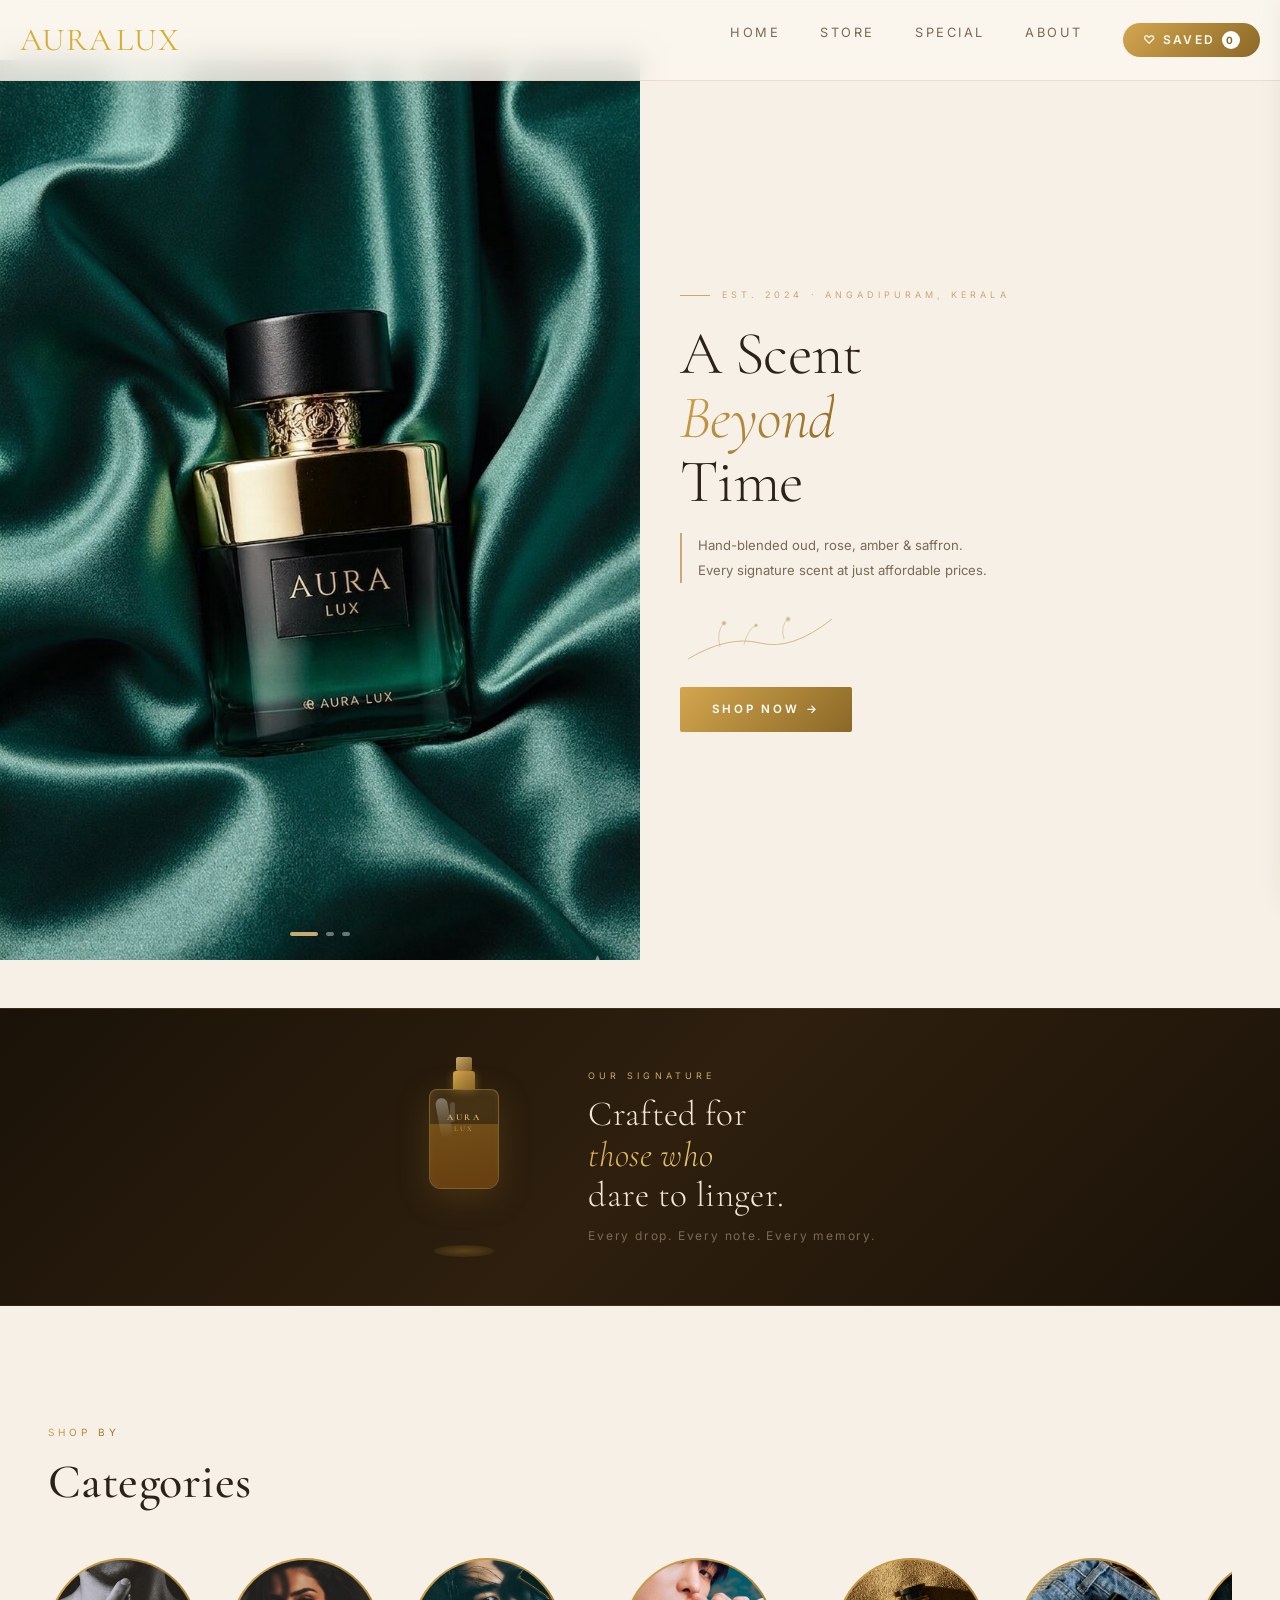
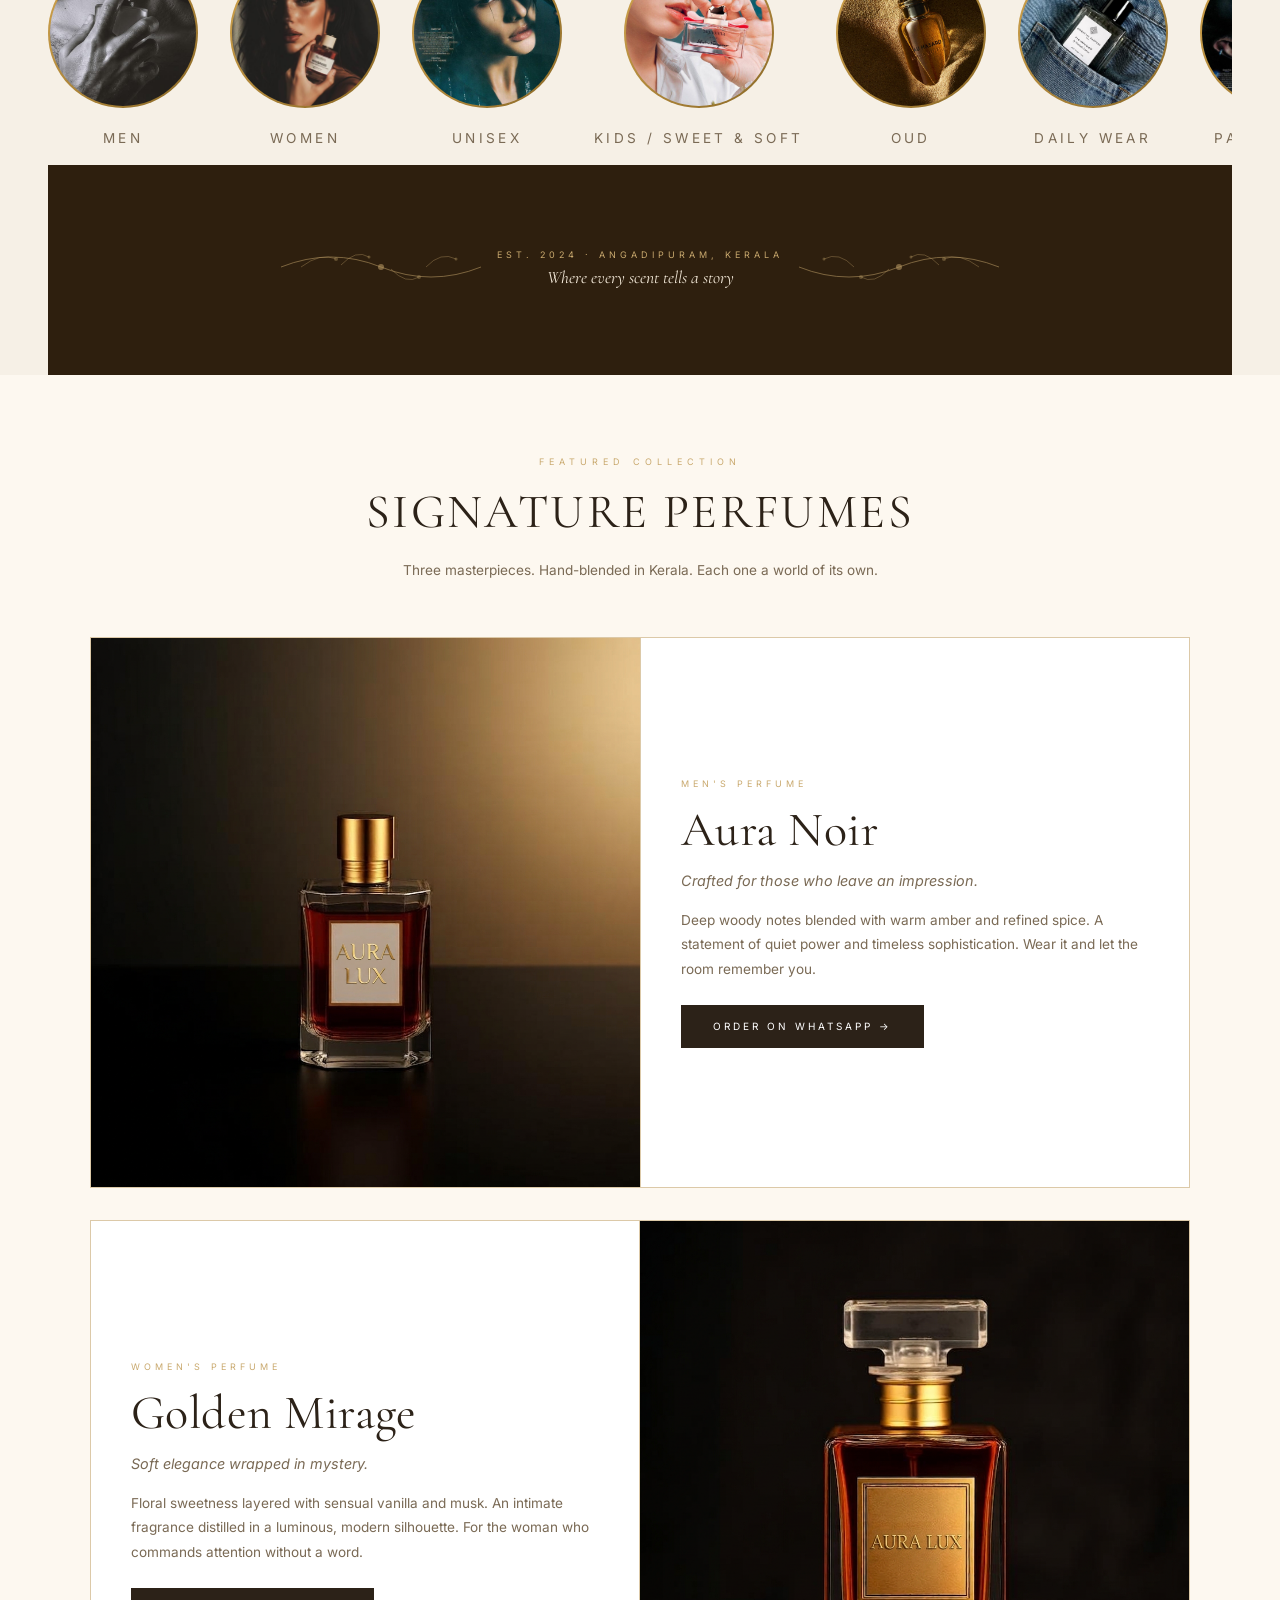
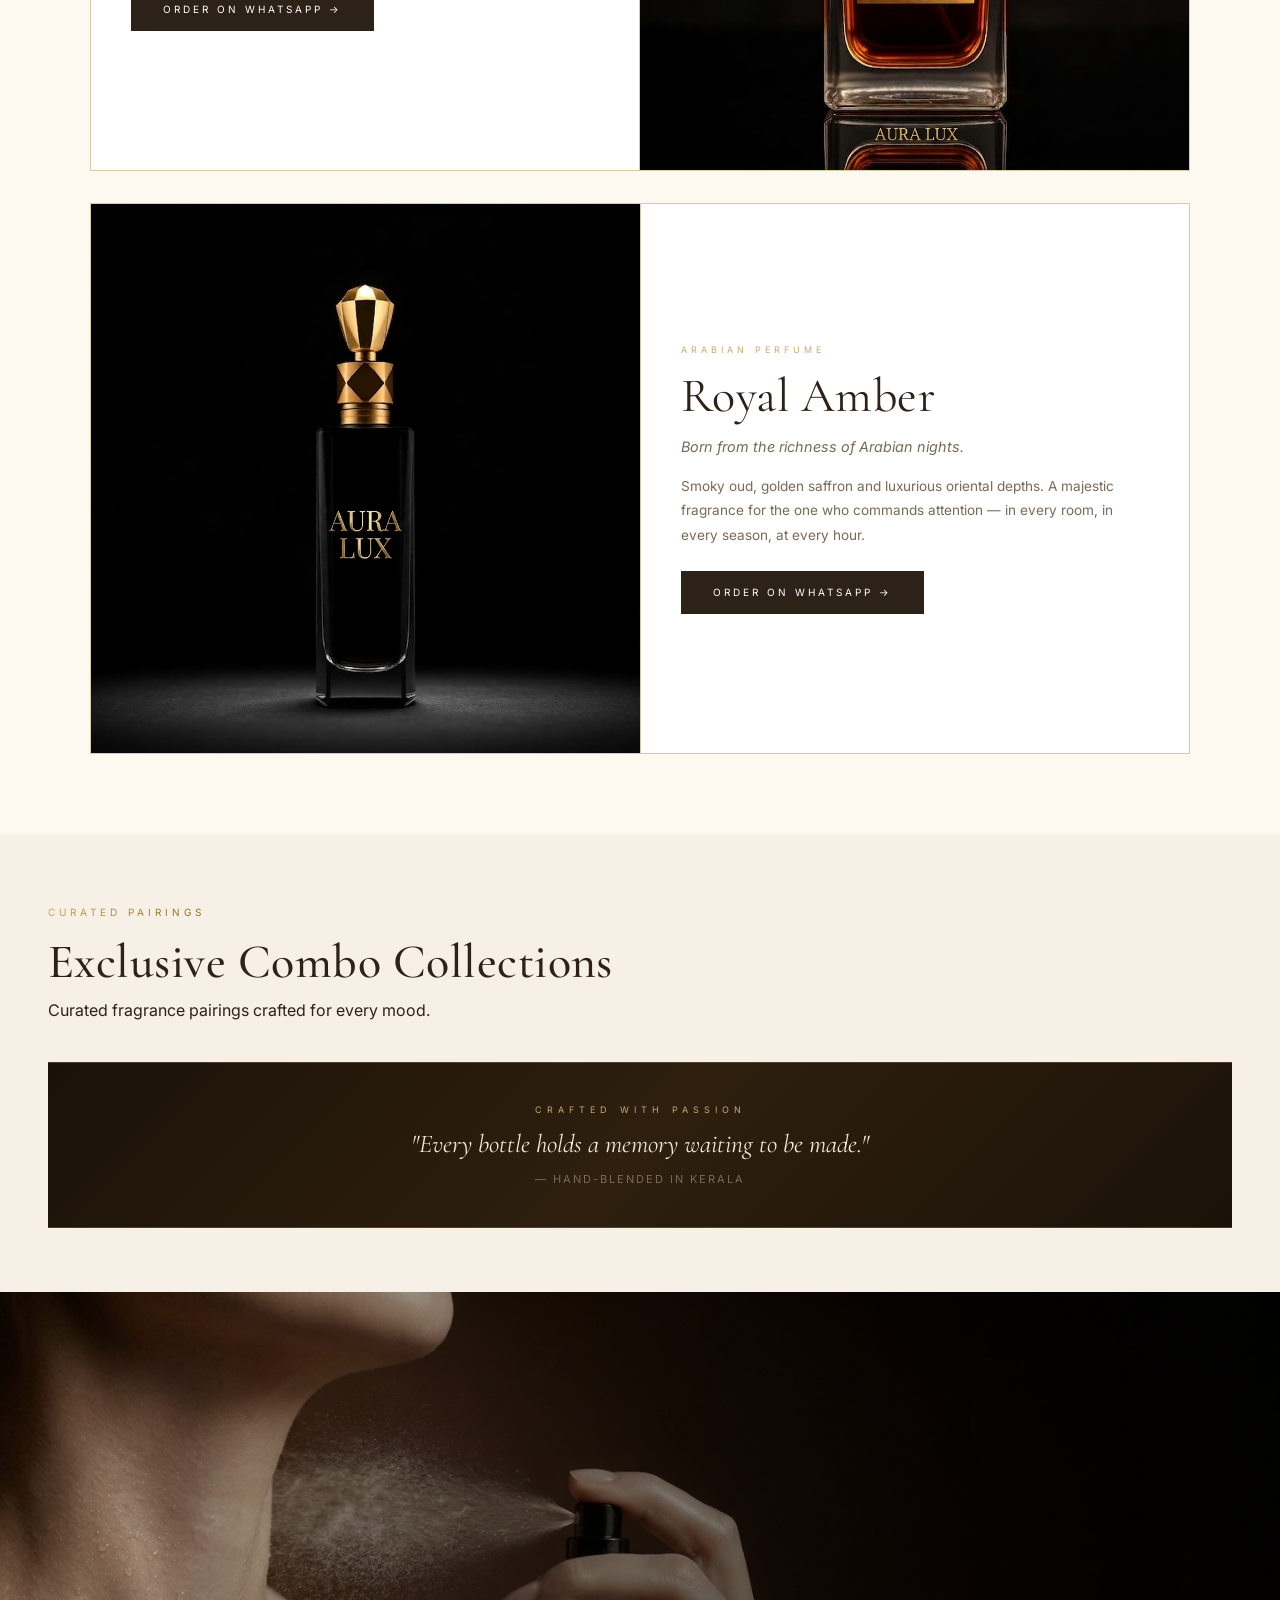
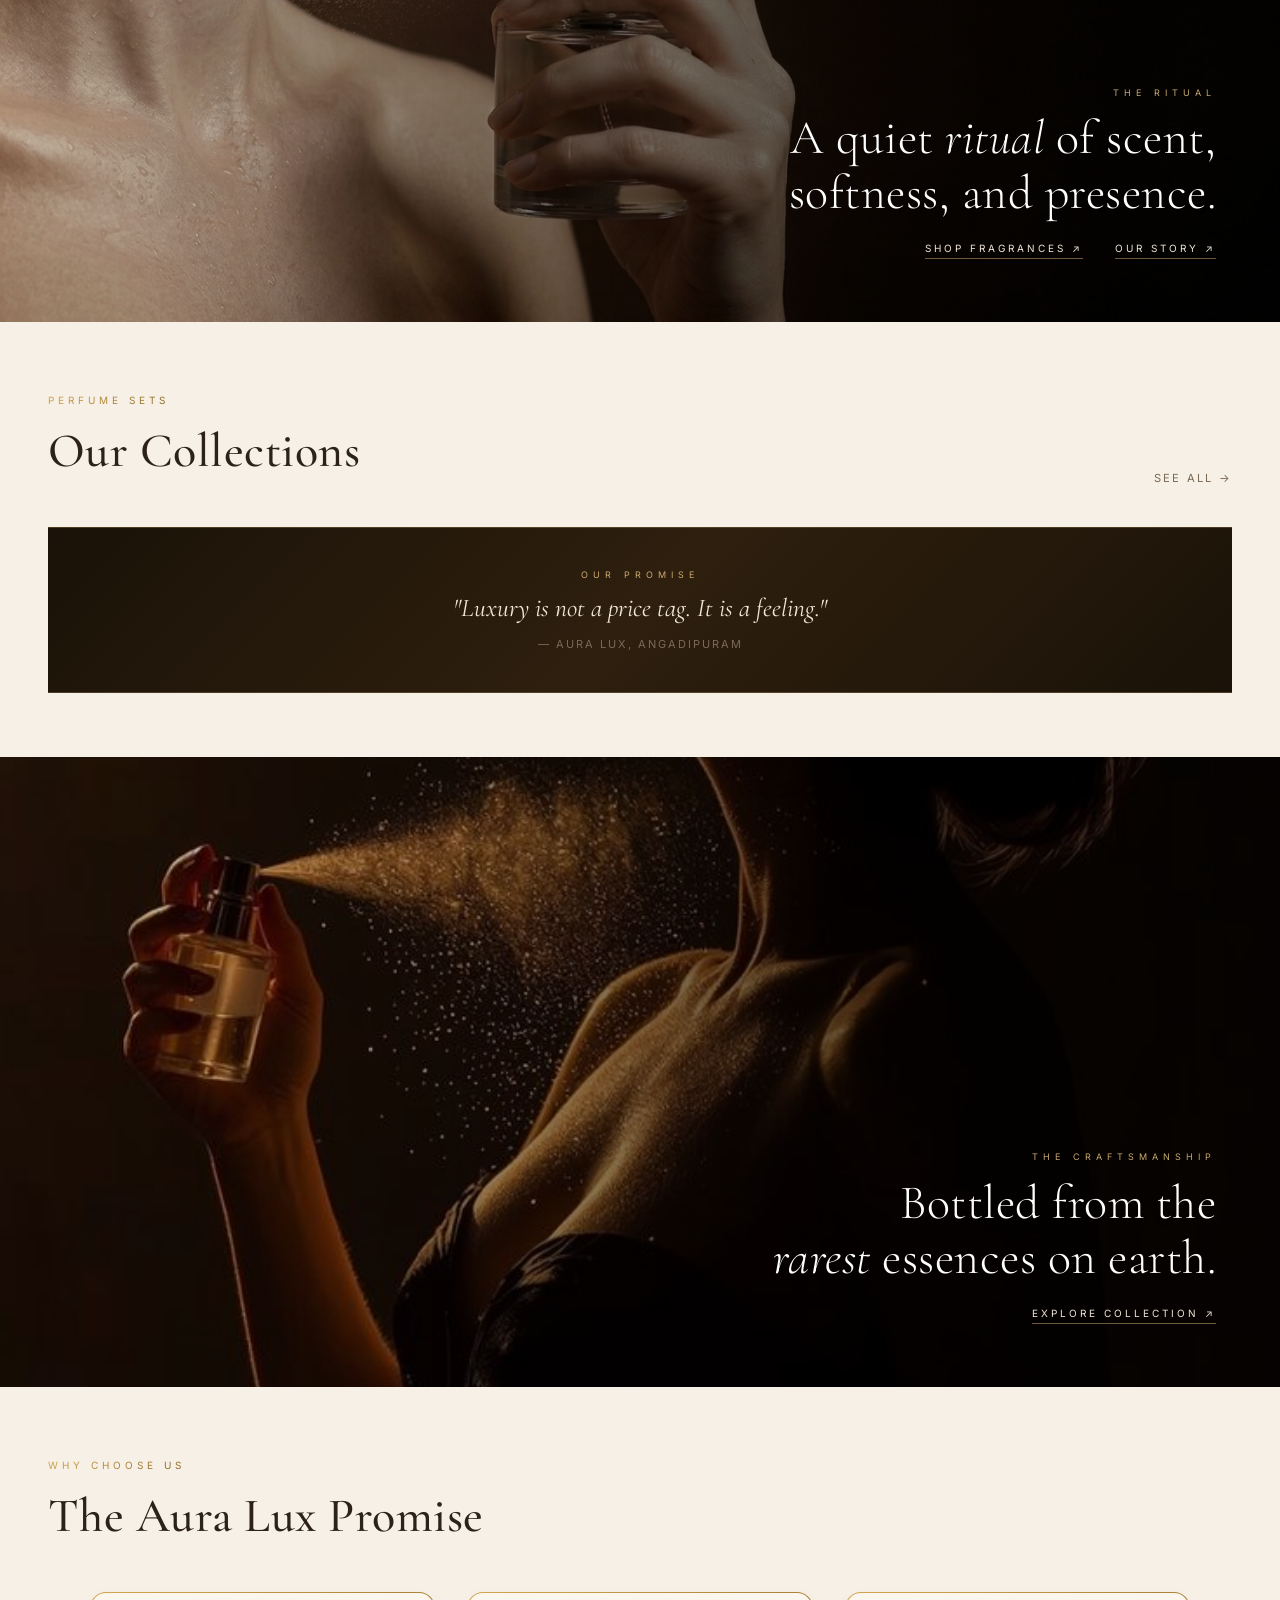
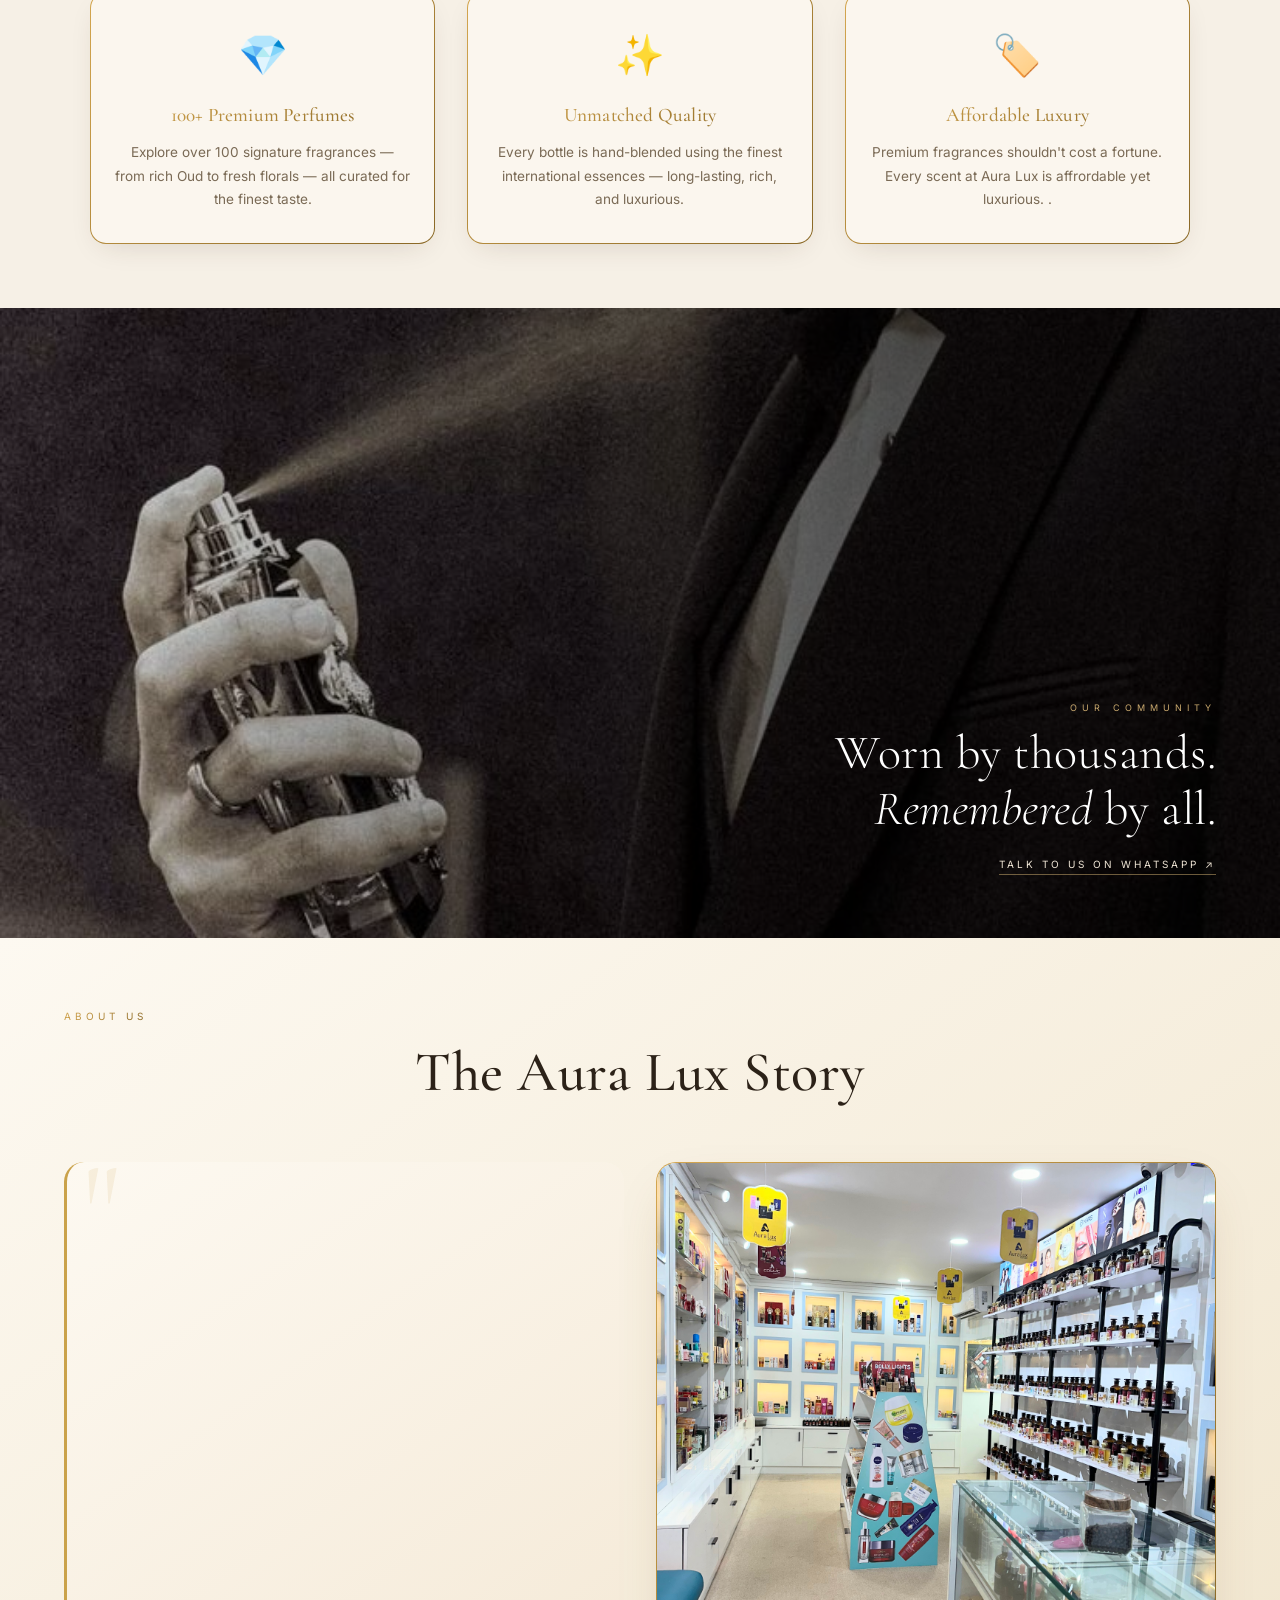
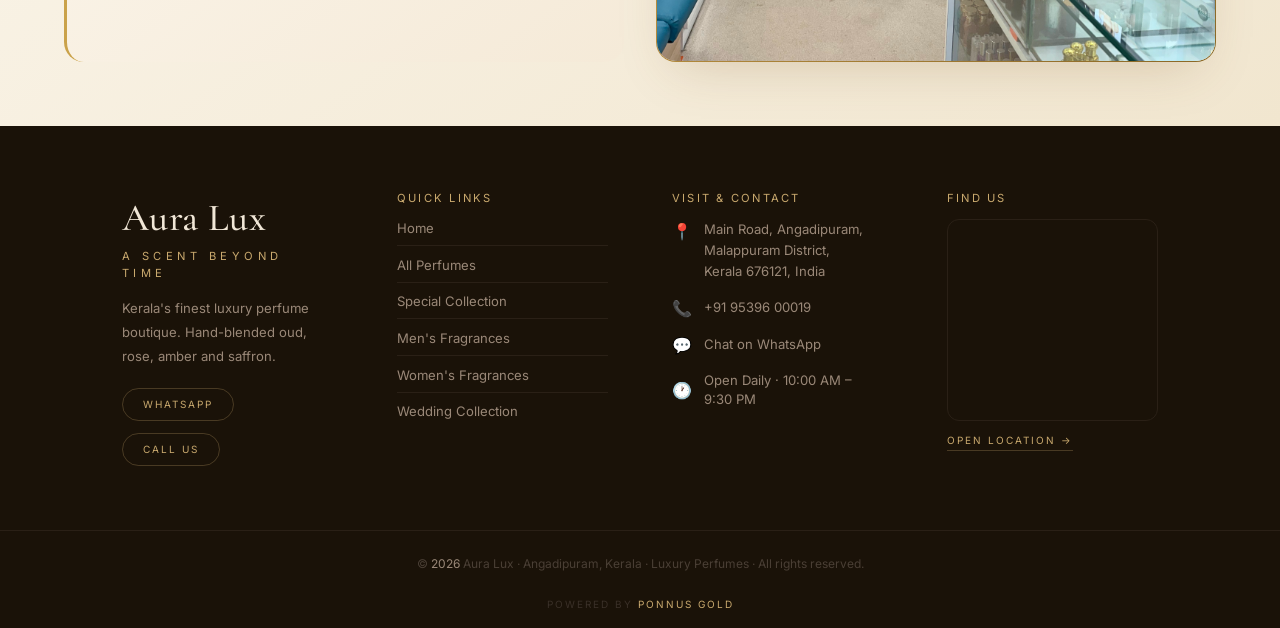
==== index.html @ d2f55317 "Initial commit" ====
﻿<!doctype html>
<html lang="en">
<head>
<meta charset="utf-8">
<meta name="viewport" content="width=device-width,initial-scale=1">
<title>Aura Lux — A Scent Beyond Time | Luxury Perfumes </title>
<meta name="description" content="Aura Lux — premium luxury perfumes in Angadipuram, Kerala. Hand-blended oud, rose, amber and saffron.">
<link rel="canonical" href="./">
<link rel="stylesheet" href="styles.css">
<link rel="icon" href="assets/ourcollection.png" type="image/png">
</head>
<body>
<button id="scrollTopBtn">↑</button>
<div id="splash" class="splash">
  <div class="inner">
    <p class="eyebrow">Luxury Perfumes</p>
    <h1>Aura Lux</h1>
    <hr>
    <p class="tag">A Scent Beyond Time</p>
  </div>
</div>

<header class="nav glass">
  <div class="nav-inner">
    <a class="brand-container" href="./">
      <span class="brand-aura">AURA</span>
      <span class="brand-lux">LUX</span>
    </a>

    <div style="display:flex;align-items:center;gap:.75rem;">
      <button id="wlFab" style="display:flex;align-items:center;gap:.35rem;background:var(--gradient-gold);border:none;border-radius:9999px;padding:.4rem .85rem;font-size:.65rem;letter-spacing:.15em;text-transform:uppercase;color:#fffaf0;cursor:pointer;font-family:'Inter',sans-serif;">
        ♡ <span id="wlCount">0</span>
      </button>
      <button class="menu-toggle" aria-label="Toggle Menu">
        <span></span>
        <span></span>
        <span></span>
      </button>
    </div>

    <nav class="nav-links">
      <a href="./">Home</a>
      <a href="store.html">Store</a>
      <a href="special.html">Special</a>
      <a href="#about">About</a>
      <button id="wlFabDesktop" onclick="document.getElementById('wlFab').click()" style="display:flex;align-items:center;gap:.4rem;background:linear-gradient(135deg,#d4a64f,#8a6826);border:none;border-radius:9999px;padding:.5rem 1.25rem;font-size:.75rem;letter-spacing:.2em;text-transform:uppercase;color:#fffaf0;cursor:pointer;font-family:'Inter',sans-serif;font-weight:600;">
        ♡ Saved <span id="wlCountDesktop" style="background:#fff;color:#8a6826;border-radius:9999px;width:18px;height:18px;font-size:10px;font-weight:700;display:flex;align-items:center;justify-content:center;">0</span>
      </button>
    </nav>
  </div>
</header>

<main>
<section class="hero-split">
  <!-- LEFT: sliding images -->
  <div class="hero-split-img">
    <div class="hero-slider">
      <div class="hero-slide active" style="background-image:url('assets/hero-3.jpg')"></div>
      <div class="hero-slide" style="background-image:url('assets/hero2.jpg')"></div>
      <div class="hero-slide" style="background-image:url('assets/hero22.jpg')"></div>
    </div>
    <div class="hero-dots">
      <button class="hero-dot active"></button>
      <button class="hero-dot"></button>
      <button class="hero-dot"></button>
    </div>
  </div>
  <!-- RIGHT: text + animation -->
  <div class="hero-split-text">
    <p class="hero-eyebrow">Est. 2024 · Angadipuram, Kerala</p>
    <h1 class="hero-split-title">A Scent<br><em>Beyond</em><br>Time</h1>
    <p class="hero-split-sub">Hand-blended oud, rose, amber & saffron.<br>Every signature scent at just affordable prices.</p>
    <!-- Animated botanical branch -->
    <svg class="hero-branch" viewBox="0 0 200 80" fill="none" xmlns="http://www.w3.org/2000/svg">
      <path class="branch-main" d="M10 70 Q60 40 100 50 Q140 60 190 20" stroke="#c9a96e" stroke-width="1.2" fill="none"/>
      <path class="branch-l1" d="M50 55 Q45 35 55 25" stroke="#c9a96e" stroke-width="0.8" fill="none"/>
      <path class="branch-l2" d="M80 52 Q85 32 95 28" stroke="#c9a96e" stroke-width="0.8" fill="none"/>
      <path class="branch-l3" d="M130 45 Q125 28 135 20" stroke="#c9a96e" stroke-width="0.8" fill="none"/>
      <circle class="branch-dot" cx="55" cy="25" r="2.5" fill="#c9a96e"/>
      <circle class="branch-dot" cx="95" cy="28" r="2" fill="#c9a96e"/>
      <circle class="branch-dot" cx="135" cy="20" r="2.5" fill="#c9a96e"/>
    </svg>
    <a href="store.html" style="display:inline-flex;align-items:center;gap:.6rem;padding:.85rem 2rem;background:linear-gradient(135deg,#d4a64f,#8a6826);color:#fff;font-size:.72rem;letter-spacing:.25em;text-transform:uppercase;font-weight:600;border-radius:2px;text-decoration:none;transition:transform .3s;">Shop Now &rarr;</a>
  </div>
</section>

 <div style="height:3rem;background:var(--bg);"></div>
 <div class="bottle-animation-strip">
  <div class="bottle-scene">
    <div class="bottle-3d">
      <div class="bottle-body">
        <div class="bottle-neck"></div>
        <div class="bottle-cap"></div>
        <div class="bottle-glass">
          <div class="bottle-liquid"></div>
          <div class="bottle-shine"></div>
          <div class="bottle-shine-2"></div>
        </div>
        <div class="bottle-label">
          <span class="bottle-brand">AURA</span>
          <span class="bottle-sub">LUX</span>
        </div>
      </div>
    </div>
    <div class="bottle-shadow"></div>
    <div class="particle p1"></div>
    <div class="particle p2"></div>
    <div class="particle p3"></div>
    <div class="particle p4"></div>
    <div class="particle p5"></div>
  </div>
  <div class="bottle-text-side">
    <p class="bottle-strip-tag">Our Signature</p>
    <h2 class="bottle-strip-title">Crafted for<br><em>those who</em><br>dare to linger.</h2>
    <p class="bottle-strip-sub">Every drop. Every note. Every memory.</p>
  </div>
</div>

  <div style="height:3rem;background:var(--bg);"></div>
  <section class="section" style="padding-bottom:0">
    <div class="section-head">
      <div>
        <p class="eyebrow">Shop By</p>
        <h3>Categories</h3>
      </div>
    </div>

    <div class="cats">
      <a class="cat" href="store.html?cat=Men"><div class="cat-circle"><div><img src="assets/categorymen.jpg" alt="Men" loading="lazy"></div></div><span>Men</span></a>
      <a class="cat" href="store.html?cat=Women"><div class="cat-circle"><div><img src="assets/womencategory.jpg" alt="Women" loading="lazy"></div></div><span>Women</span></a>
      <a class="cat" href="store.html?cat=Unisex"><div class="cat-circle"><div><img src="assets/unisexcategory.jpg" alt="Unisex" loading="lazy"></div></div><span>Unisex</span></a>
      <a class="cat" href="store.html?cat=Kids%20%2F%20Sweet%20%26%20Soft"><div class="cat-circle"><div><img src="assets/kidscategory.jpg" alt="Kids / Sweet & Soft" loading="lazy"></div></div><span>Kids / Sweet & Soft</span></a>
      <a class="cat" href="store.html?cat=Oud"><div class="cat-circle"><div><img src="assets/oudcategory.jpg" alt="Oud" loading="lazy"></div></div><span>Oud</span></a>
      <a class="cat" href="store.html?cat=Daily%20Wear"><div class="cat-circle"><div><img src="assets/dailywearcategory.jpg" alt="Daily Wear" loading="lazy"></div></div><span>Daily Wear</span></a>
      <a class="cat" href="store.html?cat=Party%20Wear"><div class="cat-circle"><div><img src="assets/partywearcategory.jpg" alt="Party Wear" loading="lazy"></div></div><span>Party Wear</span></a>
      <a class="cat" href="store.html?cat=Romantic"><div class="cat-circle"><div><img src="assets/romanticcategory.jpg" alt="Romantic" loading="lazy"></div></div><span>Romantic</span></a>
      <a class="cat" href="store.html?cat=Others"><div class="cat-circle"><div><img src="assets/otherscategory.jpg" alt="Others" loading="lazy"></div></div><span>Others</span></a>
    </div>
    <div class="botanical-strip">
  <div class="botanical-inner">
    <div class="botanical-left">
      <svg viewBox="0 0 200 60" fill="none" xmlns="http://www.w3.org/2000/svg">
        <path d="M0 30 Q50 10 100 30 Q150 50 200 30" stroke="#c9a96e" stroke-width="1" fill="none" opacity="0.6"/>
        <path d="M20 30 Q40 15 55 22" stroke="#c9a96e" stroke-width="0.8" fill="none" opacity="0.5"/>
        <path d="M60 28 Q75 12 88 20" stroke="#c9a96e" stroke-width="0.8" fill="none" opacity="0.5"/>
        <path d="M110 32 Q125 48 138 40" stroke="#c9a96e" stroke-width="0.8" fill="none" opacity="0.5"/>
        <path d="M145 30 Q160 14 175 22" stroke="#c9a96e" stroke-width="0.8" fill="none" opacity="0.5"/>
        <circle cx="55" cy="22" r="2" fill="#c9a96e" opacity="0.4"/>
        <circle cx="88" cy="20" r="1.5" fill="#c9a96e" opacity="0.4"/>
        <circle cx="138" cy="40" r="2" fill="#c9a96e" opacity="0.4"/>
        <circle cx="175" cy="22" r="1.5" fill="#c9a96e" opacity="0.4"/>
        <circle cx="100" cy="30" r="3" fill="#c9a96e" opacity="0.6"/>
      </svg>
    </div>
    <div class="botanical-text">
      <p class="botanical-tag">Est. 2024 · Angadipuram, Kerala</p>
      <p class="botanical-quote">Where every scent tells a story</p>
    </div>
    <div class="botanical-right">
      <svg viewBox="0 0 200 60" fill="none" xmlns="http://www.w3.org/2000/svg">
        <path d="M200 30 Q150 10 100 30 Q50 50 0 30" stroke="#c9a96e" stroke-width="1" fill="none" opacity="0.6"/>
        <path d="M180 30 Q160 15 145 22" stroke="#c9a96e" stroke-width="0.8" fill="none" opacity="0.5"/>
        <path d="M140 28 Q125 12 112 20" stroke="#c9a96e" stroke-width="0.8" fill="none" opacity="0.5"/>
        <path d="M90 32 Q75 48 62 40" stroke="#c9a96e" stroke-width="0.8" fill="none" opacity="0.5"/>
        <path d="M55 30 Q40 14 25 22" stroke="#c9a96e" stroke-width="0.8" fill="none" opacity="0.5"/>
        <circle cx="145" cy="22" r="2" fill="#c9a96e" opacity="0.4"/>
        <circle cx="112" cy="20" r="1.5" fill="#c9a96e" opacity="0.4"/>
        <circle cx="62" cy="40" r="2" fill="#c9a96e" opacity="0.4"/>
        <circle cx="25" cy="22" r="1.5" fill="#c9a96e" opacity="0.4"/>
        <circle cx="100" cy="30" r="3" fill="#c9a96e" opacity="0.6"/>
      </svg>
    </div>
  </div>
</div>
  </section>

  <section style="background:#fdf8f0;padding:5rem 1.25rem;">
  <div style="max-width:1100px;margin:0 auto;">
    
    <div style="text-align:center;margin-bottom:3.5rem;">
      <p style="font-size:9px;letter-spacing:5px;text-transform:uppercase;color:#c9a96e;margin-bottom:.5rem">Featured Collection</p>
      <h2 style="font-family:'Cormorant Garamond',serif;font-size:3rem;font-weight:400;color:#2c2218;letter-spacing:.05em">SIGNATURE PERFUMES</h2>
      <p style="font-size:.85rem;color:#7a6a55;margin-top:.75rem">Three masterpieces. Hand-blended in Kerala. Each one a world of its own.</p>
    </div>

    <!-- Block 1: Image Left, Text Right -->
    <div class="sig-block" style="display:grid;grid-template-columns:1fr 1fr;border:1px solid #dcc9a8;margin-bottom:2rem;background:#fff;overflow:hidden;">
      <div style="position:relative;min-height:420px;overflow:hidden;">
        <img src="assets/perfume-a.jpg" alt="Aura Noir" style="width:100%;height:100%;object-fit:cover;display:block;">
      </div>
      <div style="padding:3rem 2.5rem;display:flex;flex-direction:column;justify-content:center;gap:1rem;border-left:1px solid #dcc9a8;">
        <span style="font-size:9px;letter-spacing:4px;text-transform:uppercase;color:#c9a96e">Men's Perfume</span>
        <h2 style="font-family:'Cormorant Garamond',serif;font-size:3rem;font-weight:400;color:#2c2218;line-height:1;margin:0">Aura Noir</h2>
        <p style="font-size:.9rem;color:#7a6a55;font-style:italic;margin:0">Crafted for those who leave an impression.</p>
        <p style="font-size:.85rem;color:#7a6a55;line-height:1.8;margin:0">Deep woody notes blended with warm amber and refined spice. A statement of quiet power and timeless sophistication. Wear it and let the room remember you.</p>
        <a href="https://wa.me/919539600019?text=Hi%2C%20I%20want%20to%20buy%20Aura%20Noir" target="_blank" style="display:inline-block;width:fit-content;padding:.85rem 2rem;background:#2c2218;color:#fff;font-size:10px;letter-spacing:3px;text-transform:uppercase;text-decoration:none;margin-top:.5rem">Order on WhatsApp →</a>
      </div>
    </div>

    <!-- Block 2: Text Left, Image Right -->
    <div class="sig-block" style="display:grid;grid-template-columns:1fr 1fr;border:1px solid #dcc9a8;margin-bottom:2rem;background:#fff;overflow:hidden;">
      <div style="padding:3rem 2.5rem;display:flex;flex-direction:column;justify-content:center;gap:1rem;border-right:1px solid #dcc9a8;">
        <span style="font-size:9px;letter-spacing:4px;text-transform:uppercase;color:#c9a96e">Women's Perfume</span>
        <h2 style="font-family:'Cormorant Garamond',serif;font-size:3rem;font-weight:400;color:#2c2218;line-height:1;margin:0">Golden Mirage</h2>
        <p style="font-size:.9rem;color:#7a6a55;font-style:italic;margin:0">Soft elegance wrapped in mystery.</p>
        <p style="font-size:.85rem;color:#7a6a55;line-height:1.8;margin:0">Floral sweetness layered with sensual vanilla and musk. An intimate fragrance distilled in a luminous, modern silhouette. For the woman who commands attention without a word.</p>
        <a href="https://wa.me/919539600019?text=Hi%2C%20I%20want%20to%20buy%20Golden%20Mirage" target="_blank" style="display:inline-block;width:fit-content;padding:.85rem 2rem;background:#2c2218;color:#fff;font-size:10px;letter-spacing:3px;text-transform:uppercase;text-decoration:none;margin-top:.5rem">Order on WhatsApp →</a>
      </div>
      <div style="position:relative;min-height:420px;overflow:hidden;">
        <img src="assets/perfume-b.jpg" alt="Golden Mirage" style="width:100%;height:100%;object-fit:cover;display:block;">
      </div>
    </div>

    <!-- Block 3: Image Left, Text Right -->
    <div class="sig-block" style="display:grid;grid-template-columns:1fr 1fr;border:1px solid #dcc9a8;background:#fff;overflow:hidden;">
      <div style="position:relative;min-height:420px;overflow:hidden;">
        <img src="assets/perfume-c.jpg" alt="Royal Amber" style="width:100%;height:100%;object-fit:cover;display:block;">
      </div>
      <div style="padding:3rem 2.5rem;display:flex;flex-direction:column;justify-content:center;gap:1rem;border-left:1px solid #dcc9a8;">
        <span style="font-size:9px;letter-spacing:4px;text-transform:uppercase;color:#c9a96e">Arabian Perfume</span>
        <h2 style="font-family:'Cormorant Garamond',serif;font-size:3rem;font-weight:400;color:#2c2218;line-height:1;margin:0">Royal Amber</h2>
        <p style="font-size:.9rem;color:#7a6a55;font-style:italic;margin:0">Born from the richness of Arabian nights.</p>
        <p style="font-size:.85rem;color:#7a6a55;line-height:1.8;margin:0">Smoky oud, golden saffron and luxurious oriental depths. A majestic fragrance for the one who commands attention — in every room, in every season, at every hour.</p>
        <a href="https://wa.me/919539600019?text=Hi%2C%20I%20want%20to%20buy%20Royal%20Amber" target="_blank" style="display:inline-block;width:fit-content;padding:.85rem 2rem;background:#2c2218;color:#fff;font-size:10px;letter-spacing:3px;text-transform:uppercase;text-decoration:none;margin-top:.5rem">Order on WhatsApp →</a>
      </div>
    </div>

  </div>
</section>

  <section class="section">
    <div class="section-head">
      <div>
        <p class="eyebrow">Curated Pairings</p>
        <h3>Exclusive Combo Collections</h3>
        <p class="section-subtitle">Curated fragrance pairings crafted for every mood.</p>
      </div>
    </div>
    <div id="comboScroll" class="hscroll combo-scroll"></div>
    <div class="luxury-strip">
  <p class="strip-tag">Crafted with Passion</p>
  <p class="strip-quote">"Every bottle holds a memory waiting to be made."</p>
  <p class="strip-sub">— Hand-blended in Kerala</p>
</div>
  </section>
  <div class="editorial-banner">
  <img src="assets/ourcollection.png" alt="The Ritual">
  <div class="editorial-overlay"></div>
  <div class="editorial-text">
    <p class="editorial-tag">The Ritual</p>
    <h2 class="editorial-title">A quiet <em>ritual</em> of scent,<br>softness, and presence.</h2>
    <div class="editorial-links">
      <a href="store.html">Shop Fragrances ↗</a>
      <a href="#about">Our Story ↗</a>
    </div>
  </div>
</div>

  <section class="section">
    <div class="section-head">
      <div><p class="eyebrow">Perfume Sets</p><h3>Our Collections</h3></div>
      <a class="see-more" href="store.html">See All →</a>
    </div>
    <div id="setsScroll1" class="hscroll"></div>
    <div class="luxury-strip">
  <p class="strip-tag">Our Promise</p>
  <p class="strip-quote">"Luxury is not a price tag. It is a feeling."</p>
  <p class="strip-sub">— Aura Lux, Angadipuram</p>
</div>
  </section>
  <div class="editorial-banner">
  <img src="assets/girlspraying.jpg" alt="The Craft">
  <div class="editorial-overlay"></div>
  <div class="editorial-text">
    <p class="editorial-tag">The Craftsmanship</p>
    <h2 class="editorial-title">Bottled from the<br><em>rarest</em> essences on earth.</h2>
    <div class="editorial-links">
      <a href="store.html">Explore Collection ↗</a>
    </div>
  </div>
</div>

  <section class="section why-us">
  <div class="section-head">
    <div>
      <p class="eyebrow">Why Choose Us</p>
      <h3>The Aura Lux Promise</h3>
    </div>
  </div>
  <div class="why-grid">
    <div class="why-card">
      <div class="why-icon">💎</div>
      <h4>100+ Premium Perfumes</h4>
      <p>Explore over 100 signature fragrances — from rich Oud to fresh florals — all curated for the finest taste.</p>
    </div>
    <div class="why-card">
      <div class="why-icon">✨</div>
      <h4>Unmatched Quality</h4>
      <p>Every bottle is hand-blended using the finest international essences — long-lasting, rich, and luxurious.</p>
    </div>
    <div class="why-card">
      <div class="why-icon">🏷️</div>
      <h4>Affordable Luxury</h4>
      <p>Premium fragrances shouldn't cost a fortune. Every scent at Aura Lux is affrordable yet luxurious.
        .</p>
    </div>
  </div>
</section>
<div class="editorial-banner">
  <img src="assets/menspray.jpg" alt="Our Community">
  <div class="editorial-overlay"></div>
  <div class="editorial-text">
    <p class="editorial-tag">Our Community</p>
    <h2 class="editorial-title">Worn by thousands.<br><em>Remembered</em> by all.</h2>
    <div class="editorial-links">
      <a href="https://wa.me/919539600019">Talk to Us on WhatsApp ↗</a>
    </div>
  </div>
</div>

  <section id="about" class="about">
    <div class="about-inner">
      <p class="eyebrow">About Us</p>
      <h3 class="font-display">The Aura Lux Story</h3>
      <div class="about-grid">
        <div class="about-text fade-in">
          <p class="eyebrow"></p>
          <h4></h4>
          <p></p>
          <div class="about-dots"></div>
        </div>
        <div class="about-img fade-in">
          <img src="assets/here1.jpeg" alt="" loading="lazy">
        </div>
      </div>
    </div>
  </section>
</main>

<footer>
  <div class="foot-grid">
  <div>
    <p class="foot-brand font-display"><span class="text-gold">Aura</span> Lux</p>
    <p style="font-size:.7rem;letter-spacing:.4em;text-transform:uppercase;color:#c9a96e;margin-bottom:1rem">A Scent Beyond Time</p>
    <p style="font-size:.82rem;color:#9a8878;line-height:1.8;margin-bottom:1.25rem">Kerala's finest luxury perfume boutique. Hand-blended oud, rose, amber and saffron.</p>
    <div style="display:flex;gap:.75rem;flex-wrap:wrap">
      <a href="https://wa.me/919539600019" target="_blank" style="padding:.5rem 1.25rem;border:1px solid #c9a96e44;border-radius:9999px;font-size:10px;letter-spacing:2px;text-transform:uppercase;color:#c9a96e">WhatsApp</a>
      <a href="tel:+919539600019" style="padding:.5rem 1.25rem;border:1px solid #c9a96e44;border-radius:9999px;font-size:10px;letter-spacing:2px;text-transform:uppercase;color:#c9a96e">Call Us</a>
    </div>
  </div>
  <div>
    <p class="gold-link">Quick Links</p>
    <nav style="display:flex;flex-direction:column;gap:.6rem;margin-top:.75rem">
      <a href="./" style="font-size:.82rem;color:#9a8878;border-bottom:1px solid #2a2016;padding-bottom:.4rem">Home</a>
      <a href="store.html" style="font-size:.82rem;color:#9a8878;border-bottom:1px solid #2a2016;padding-bottom:.4rem">All Perfumes</a>
      <a href="special.html" style="font-size:.82rem;color:#9a8878;border-bottom:1px solid #2a2016;padding-bottom:.4rem">Special Collection</a>
      <a href="store.html?cat=Men" style="font-size:.82rem;color:#9a8878;border-bottom:1px solid #2a2016;padding-bottom:.4rem">Men's Fragrances</a>
      <a href="store.html?cat=Women" style="font-size:.82rem;color:#9a8878;border-bottom:1px solid #2a2016;padding-bottom:.4rem">Women's Fragrances</a>
      <a href="store.html?cat=Wedding" style="font-size:.82rem;color:#9a8878;padding-bottom:.4rem">Wedding Collection</a>
    </nav>
  </div>
  <div>
    <p class="gold-link">Visit & Contact</p>
    <div style="display:flex;flex-direction:column;gap:.85rem;margin-top:.75rem">
      <div style="display:flex;gap:.75rem;align-items:flex-start">
        <span>📍</span>
        <p style="font-size:.82rem;color:#9a8878;line-height:1.6">Main Road, Angadipuram,<br>Malappuram District,<br>Kerala 676121, India</p>
      </div>
      <div style="display:flex;gap:.75rem;align-items:center">
        <span>📞</span>
        <a href="tel:+919539600019" style="font-size:.82rem;color:#9a8878">+91 95396 00019</a>
      </div>
      <div style="display:flex;gap:.75rem;align-items:center">
        <span>💬</span>
        <a href="https://wa.me/919539600019" target="_blank" style="font-size:.82rem;color:#9a8878">Chat on WhatsApp</a>
      </div>
      <div style="display:flex;gap:.75rem;align-items:center">
        <span>🕐</span>
        <p style="font-size:.82rem;color:#9a8878">Open Daily · 10:00 AM – 9:30 PM</p>
      </div>
    </div>
  </div>
  <div>
    <p class="gold-link">Find Us</p>
    <div style="margin-top:.75rem;border-radius:.75rem;overflow:hidden;border:1px solid #2a2016">
      <iframe
  src="https://www.google.com/maps/embed?pb=!1m18!1m12!1m3!1d3916.0479862653095!2d76.11901!3d11.108501!2m3!1f0!2f0!3f0!3m2!1i1024!2i768!4f13.1!3m3!1m2!1s0x3ba64f51e49fa58b%3A0x123!2sAngadipuram%2C+Kerala+676121!5e0!3m2!1sen!2sin!4v1"
  width="100%"
  height="200"
  style="border:0;display:block"
  allowfullscreen=""
  loading="lazy"
  referrerpolicy="no-referrer-when-downgrade">
</iframe>
    </div>
      <a href="https://maps.app.goo.gl/EbSdAhfCdPe2A7Vd9" target="_blank" rel="noreferrer" style="display:inline-block;margin-top:.75rem;font-size:10px;letter-spacing:2px;text-transform:uppercase;color:#c9a96e;border-bottom:1px solid #c9a96e44;padding-bottom:2px">Open Location →</a>
  </div>
</div>
<p class="foot-bottom">© <span id="year"></span> Aura Lux · Angadipuram, Kerala · Luxury Perfumes · All rights reserved.</p>
<p style="text-align:center;font-size:10px;color:#3a3028;letter-spacing:2px;text-transform:uppercase;padding-bottom:1rem">Powered by <span style="color:#c9a96e">Ponnus Gold</span></p>
</footer>


<script src="products.js"></script>
<script src="app-new.js"></script>
<div class="wishlist-overlay" id="wlOverlay"></div>

<div class="wishlist-sidebar" id="wlSidebar">
  <div class="wishlist-header">
    <h3>♡ Saved <span id="wlTitle">0 items</span></h3>
    <button class="wishlist-close" id="wlClose">✕</button>
  </div>
  <div class="wishlist-items" id="wlItems"></div>
  <div class="wishlist-empty" id="wlEmpty">
    <div class="wishlist-empty-icon">♡</div>
    <p>Tap the heart on any perfume to save it here</p>
  </div>
  <div class="wishlist-footer" id="wlFooter" style="display:none">
    <p>Send your wishlist to us on WhatsApp</p>
    <button class="wishlist-wa-btn" id="wlSendWA">Send Wishlist on WhatsApp ↗</button>
  </div>
</div>
</body>
</html>
---- styles.css ----
@import url('https://fonts.googleapis.com/css2?family=Cormorant+Garamond:wght@300;400;500;600;700&family=Inter:wght@300;400;500;600&display=swap');

/* =============================================
   AURA LUX — COMPLETE CLEAN STYLESHEET
   ============================================= */

:root {
  --bg: #f6f0e6;
  --fg: #2c2218;
  --card: #fbf6ee;
  --muted: #e9dfce;
  --muted-fg: #7a6a55;
  --border: #dcc9a8;
  --gold1: #caa24a;
  --gold2: #8a6826;
  --gold-deep: #6b4f1d;
  --gradient-gold: linear-gradient(135deg, #d4a64f, #8a6826);
  --gradient-card: linear-gradient(145deg, #fdf9f1, #f1e6cf);
  --shadow-luxe: 0 20px 50px -20px rgba(120,80,30,.25);
  --shadow-card: 0 10px 30px -12px rgba(60,40,20,.18);
  --radius: 1rem;
}

/* ── Reset ── */
*, *::before, *::after { box-sizing: border-box; margin: 0; padding: 0; }
html { -webkit-tap-highlight-color: transparent; scroll-behavior: smooth; }
body { background: var(--bg); color: var(--fg); font-family: 'Inter', sans-serif; -webkit-font-smoothing: antialiased; line-height: 1.5; min-height: 100vh; overflow-x: hidden; }
img { display: block; max-width: 100%; }
a { color: inherit; text-decoration: none; }
button { font: inherit; cursor: pointer; background: none; color: inherit; border: none; }
h1,h2,h3,h4,.font-display { font-family: 'Cormorant Garamond', serif; letter-spacing: .01em; font-weight: 500; }

/* ── Utilities ── */
.text-gold { color: #F8E4A0 !important; }
.glass { background: rgba(251,246,238,.85); backdrop-filter: blur(14px); -webkit-backdrop-filter: blur(14px); border-bottom: 1px solid rgba(220,201,168,.5); }
.eyebrow { font-size: 10px; letter-spacing: .4em; text-transform: uppercase; color: transparent; background: var(--gradient-gold); -webkit-background-clip: text; background-clip: text; margin-bottom: .4rem; display: inline-block; }
.muted { color: var(--muted-fg); }
.fade-in { animation: fadeIn .6s ease both; }
@keyframes fadeIn { from { opacity: 0; transform: translateY(12px); } to { opacity: 1; transform: none; } }
@keyframes shimmer { 0% { background-position: -200% 0; } 100% { background-position: 200% 0; } }
@keyframes shimmer-load { 0% { background-position: 200% 0; } 100% { background-position: -200% 0; } }

/* ── Navbar ── */
.nav { position: fixed; top: 0; left: 0; width: 100%; z-index: 40; }
.nav-inner { display: flex; align-items: center; justify-content: space-between; padding: 1rem 1.25rem; }
.brand-aura, .brand-lux { color: #d4af37 !important; font-family: 'Cormorant Garamond', serif; font-size: 1.6rem; letter-spacing: .04em; }

/* Mobile nav */
.menu-toggle { display: none; flex-direction: column; justify-content: space-around; width: 28px; height: 22px; cursor: pointer; z-index: 1000; }
.menu-toggle span { width: 100%; height: 2px; background: #2c2218; border-radius: 2px; transition: all .3s; }
.menu-toggle.open span:nth-child(1) { transform: translateY(10px) rotate(45deg); }
.menu-toggle.open span:nth-child(2) { opacity: 0; }
.menu-toggle.open span:nth-child(3) { transform: translateY(-10px) rotate(-45deg); }

.nav-links { display: none; gap: 1.25rem; font-size: .7rem; letter-spacing: .2em; text-transform: uppercase; color: var(--muted-fg); }
.nav-links a:hover { color: var(--fg); }

/* ── Splash ── */
.splash { position: fixed; inset: 0; z-index: 100; display: flex; align-items: center; justify-content: center; background: radial-gradient(ellipse at center, #fdf6e8, #e9d9b4); transition: opacity .8s; }
.splash.fade { opacity: 0; pointer-events: none; }
.splash .inner { text-align: center; padding: 0 1.5rem; animation: fadeIn .6s ease both; }
.splash p.eyebrow { font-size: .7rem; letter-spacing: .5em; margin-bottom: 1.5rem; }
.splash h1 { font-size: 5rem; font-weight: 300; line-height: 1; background: linear-gradient(90deg,#8a6826,#e8c977,#8a6826); background-size: 200% auto; -webkit-background-clip: text; background-clip: text; -webkit-text-fill-color: transparent; animation: shimmer 3s linear infinite; }
.splash hr { margin: 2rem auto 0; height: 1px; width: 8rem; background: var(--gradient-gold); opacity: .7; border: 0; }
.splash .tag { margin-top: 1.5rem; color: var(--muted-fg); font-size: .85rem; letter-spacing: .2em; text-transform: uppercase; }

/* ── Main container ── */
main { width: 100%; padding-top: 60px; }

/* ── HERO SPLIT ── */
.hero-split {
  display: flex;
  width: 100%;
  height: 100svh;
  min-height: 500px;
  padding-top: 0;
}
.hero-split-img {
  position: relative;
  width: 50%;
  height: 100%;
  overflow: hidden;
  flex-shrink: 0;
}
.hero-slider {
  position: absolute;
  inset: 0;
  width: 100%;
  height: 100%;
}
.hero-slide {
  position: absolute;
  inset: 0;
  background-size: cover;
  background-position: center;
  opacity: 0;
  transition: opacity 1.2s ease;
}
.hero-slide.active { opacity: 1; }
.hero-dots {
  position: absolute;
  bottom: 1.5rem;
  left: 50%;
  transform: translateX(-50%);
  display: flex;
  gap: .5rem;
  z-index: 20;
}
.hero-dot {
  height: 4px; width: 8px;
  border-radius: 9999px;
  background: rgba(255,255,255,.4);
  transition: all .3s;
  cursor: pointer;
  padding: 0; border: none;
}
.hero-dot.active { width: 28px; background: #c9a96e; }

/* Right text panel */
.hero-split-text {
  flex: 1;
  display: flex;
  flex-direction: column;
  justify-content: center;
  align-items: flex-start;
  padding: 3rem 2.5rem;
  background: var(--bg);
  gap: 1.25rem;
}
.hero-eyebrow {
  font-size: 9px;
  letter-spacing: .45em;
  text-transform: uppercase;
  color: #c9a96e;
  display: flex;
  align-items: center;
  gap: .75rem;
}
.hero-eyebrow::before {
  content: '';
  display: inline-block;
  width: 30px;
  height: 1px;
  background: #c9a96e;
}
.hero-split-title {
  font-family: 'Cormorant Garamond', serif;
  font-size: 3.8rem;
  font-weight: 300;
  line-height: 1.05;
  color: var(--fg);
  letter-spacing: -.01em;
}
.hero-split-title em {
  font-style: italic;
  background: linear-gradient(135deg,#d4a64f,#8a6826);
  -webkit-background-clip: text;
  background-clip: text;
  -webkit-text-fill-color: transparent;
}
.hero-split-sub {
  font-size: .82rem;
  color: var(--muted-fg);
  line-height: 1.9;
  border-left: 2px solid #c9a96e;
  padding-left: 1rem;
}

/* Animated branch SVG */
.hero-branch { width: 160px; opacity: .8; }
.branch-main {
  stroke-dasharray: 300;
  stroke-dashoffset: 300;
  animation: drawBranch 2s ease forwards .3s;
}
.branch-l1, .branch-l2, .branch-l3 {
  stroke-dasharray: 60;
  stroke-dashoffset: 60;
}
.branch-l1 { animation: drawBranch .8s ease forwards 1.5s; }
.branch-l2 { animation: drawBranch .8s ease forwards 1.8s; }
.branch-l3 { animation: drawBranch .8s ease forwards 2.1s; }
.branch-dot { opacity: 0; animation: popDot .4s ease forwards 2.4s; }
.branch-dot:nth-child(5) { animation-delay: 2.5s; }
.branch-dot:nth-child(6) { animation-delay: 2.6s; }
@keyframes drawBranch { to { stroke-dashoffset: 0; } }
@keyframes popDot { to { opacity: 1; } }
/* ── Bottle Animation Strip ── */
.bottle-animation-strip {
  display: flex;
  align-items: center;
  justify-content: center;
  gap: 4rem;
  background: linear-gradient(135deg, #1a1208, #2e1f0e, #1a1208);
  padding: 3rem 2rem;
  border-top: 1px solid #c9a96e22;
  border-bottom: 1px solid #c9a96e22;
  overflow: hidden;
}
.bottle-scene {
  position: relative;
  width: 120px;
  height: 200px;
  flex-shrink: 0;
}
.bottle-3d {
  position: absolute;
  top: 0; left: 50%;
  transform: translateX(-50%);
  animation: bottleFloat 3s ease-in-out infinite;
}
@keyframes bottleFloat {
  0%, 100% { transform: translateX(-50%) translateY(0) rotateY(0deg); }
  25% { transform: translateX(-50%) translateY(-12px) rotateY(8deg); }
  75% { transform: translateX(-50%) translateY(-6px) rotateY(-8deg); }
}
.bottle-body { position: relative; display: flex; flex-direction: column; align-items: center; }
.bottle-cap {
  width: 22px; height: 18px;
  background: linear-gradient(135deg, #d4a64f, #8a6826);
  border-radius: 3px 3px 0 0;
  box-shadow: 0 2px 8px rgba(212,166,79,.4);
}
.bottle-neck {
  width: 16px; height: 14px;
  background: linear-gradient(135deg, #c9a96e, #7a5a20);
  border-radius: 2px;
}
.bottle-glass {
  width: 70px; height: 100px;
  background: linear-gradient(135deg,
    rgba(212,166,79,.15) 0%,
    rgba(139,104,38,.3) 40%,
    rgba(212,166,79,.1) 100%);
  border: 1px solid rgba(212,166,79,.4);
  border-radius: 8px 8px 12px 12px;
  position: relative;
  overflow: hidden;
  box-shadow: inset 2px 0 8px rgba(212,166,79,.1), 0 8px 32px rgba(139,104,38,.3);
}
.bottle-liquid {
  position: absolute;
  bottom: 0; left: 0; right: 0;
  height: 65%;
  background: linear-gradient(180deg, rgba(180,120,30,.4), rgba(120,70,15,.7));
  border-radius: 0 0 11px 11px;
  animation: liquidWave 3s ease-in-out infinite;
}
@keyframes liquidWave {
  0%, 100% { height: 65%; }
  50% { height: 62%; }
}
.bottle-shine {
  position: absolute;
  top: 8px; left: 8px;
  width: 12px; height: 40px;
  background: linear-gradient(180deg, rgba(255,255,255,.35), transparent);
  border-radius: 6px;
  transform: rotate(-10deg);
}
.bottle-shine-2 {
  position: absolute;
  top: 12px; left: 20px;
  width: 5px; height: 20px;
  background: rgba(255,255,255,.15);
  border-radius: 3px;
}
.bottle-label {
  position: absolute;
  top: 50%; left: 50%;
  transform: translate(-50%, -50%);
  text-align: center;
  z-index: 2;
}
.bottle-brand {
  display: block;
  font-family: 'Cormorant Garamond', serif;
  font-size: .55rem;
  letter-spacing: .3em;
  color: #e8c977;
  font-weight: 600;
}
.bottle-sub {
  display: block;
  font-family: 'Cormorant Garamond', serif;
  font-size: .45rem;
  letter-spacing: .25em;
  color: #c9a96e;
}
.bottle-shadow {
  position: absolute;
  bottom: 0; left: 50%;
  transform: translateX(-50%);
  width: 60px; height: 12px;
  background: radial-gradient(ellipse, rgba(139,104,38,.5), transparent);
  border-radius: 50%;
  animation: shadowPulse 3s ease-in-out infinite;
}
@keyframes shadowPulse {
  0%, 100% { transform: translateX(-50%) scaleX(1); opacity: .5; }
  25% { transform: translateX(-50%) scaleX(.7); opacity: .2; }
}
.particle {
  position: absolute;
  border-radius: 50%;
  background: #c9a96e;
  opacity: 0;
  animation: particleRise 4s ease-in-out infinite;
}
.p1 { width: 4px; height: 4px; left: 20%; bottom: 30%; animation-delay: 0s; }
.p2 { width: 3px; height: 3px; left: 70%; bottom: 40%; animation-delay: .8s; }
.p3 { width: 5px; height: 5px; left: 40%; bottom: 20%; animation-delay: 1.6s; }
.p4 { width: 2px; height: 2px; left: 60%; bottom: 50%; animation-delay: 2.4s; }
.p5 { width: 3px; height: 3px; left: 30%; bottom: 60%; animation-delay: 3.2s; }
@keyframes particleRise {
  0% { opacity: 0; transform: translateY(0) scale(1); }
  30% { opacity: .7; }
  100% { opacity: 0; transform: translateY(-80px) scale(0); }
}
.bottle-text-side {
  display: flex;
  flex-direction: column;
  gap: .75rem;
  max-width: 320px;
}
.bottle-strip-tag {
  font-size: 9px;
  letter-spacing: .45em;
  text-transform: uppercase;
  color: #c9a96e;
}
.bottle-strip-title {
  font-family: 'Cormorant Garamond', serif;
  font-size: 2.2rem;
  font-weight: 300;
  color: #f0e6d6;
  line-height: 1.15;
}
.bottle-strip-title em {
  font-style: italic;
  background: linear-gradient(135deg, #d4a64f, #e8c977);
  -webkit-background-clip: text;
  background-clip: text;
  -webkit-text-fill-color: transparent;
}
.bottle-strip-sub {
  font-size: .75rem;
  color: #7a6a55;
  letter-spacing: .15em;
}
@media (max-width: 768px) {
  .bottle-animation-strip { flex-direction: column; gap: 1.5rem; padding: 2.5rem 1.5rem; }
  .bottle-strip-title { font-size: 1.6rem; }
  .bottle-text-side { text-align: center; align-items: center; }
}

/* Mobile: stack vertically */
@media (max-width: 768px) {
  .hero-split { flex-direction: column; height: auto; min-height: unset; }
  .hero-split-img { width: 100%; height: 55vw; min-height: 260px; }
  .hero-split-text { padding: 2rem 1.25rem; gap: 1rem; }
  .hero-split-title { font-size: 2.2rem; }
  .hero-branch { width: 120px; }
}


/* ── Sections ── */

.section-head { display: flex; align-items: flex-end; justify-content: space-between; gap: 1rem; margin-bottom: 1.5rem; }
.section-head h3 { font-size: 2rem; }
.section-head.luxury-intro { max-width: 72rem; margin-bottom: 3rem; }
.section-head.luxury-intro .luxury-intro-copy { margin-top: .75rem; max-width: 42rem; color: #d7cab5; font-size: 1rem; line-height: 1.9; }
.see-more, .see-all { font-size: .7rem; letter-spacing: .2em; text-transform: uppercase; color: var(--muted-fg); white-space: nowrap; flex-shrink: 0; }
.see-more:hover, .see-all:hover { color: var(--gold-deep); }

.luxury-showcase { position: relative; padding: 4rem 1.5rem; background: radial-gradient(circle at top right, rgba(207,180,113,.15), transparent 30%), linear-gradient(180deg, #0b0604 0%, #160f0a 48%, #0f0906 100%); overflow: hidden; }
.luxury-showcase::before { content: ""; position: absolute; inset: 0; background: radial-gradient(circle at 20% 20%, rgba(255,238,212,.12), transparent 30%); pointer-events: none; }
.luxury-showcase .section-head { color: #f6eedf; }
.luxury-showcase .section-head h3 { font-size: 3rem; letter-spacing: .16em; text-transform: uppercase; color: #f9f2e8; }
.luxury-showcase .eyebrow { color: #d2b882; letter-spacing: .35em; text-transform: uppercase; font-size: .75rem; margin-bottom: .75rem; }
.luxury-showcase .showcase-grid { display: grid; gap: 2.5rem; }
.showcase-block { display: grid; grid-template-columns: 1.1fr .9fr; gap: 2.5rem; align-items: center; border-radius: 2rem; overflow: hidden; position: relative; min-height: 420px; border: 1px solid rgba(255,255,255,.08); background: rgba(255,255,255,.025); box-shadow: 0 48px 110px rgba(0,0,0,.36); }
.showcase-block::before { content: ""; position: absolute; inset: 0; background: linear-gradient(180deg, rgba(255,255,255,.05), rgba(255,255,255,0) 60%); pointer-events: none; }
.showcase-block:hover { transform: translateY(-6px); transition: transform .35s ease, box-shadow .35s ease; box-shadow: 0 58px 130px rgba(0,0,0,.42); }
.showcase-block.reveal { opacity: 0; transform: translateY(30px); }
.showcase-block.visible { opacity: 1; transform: translateY(0); transition: opacity .9s ease, transform .9s ease; }
.showcase-block.reversed { grid-template-columns: .9fr 1.1fr; }
.showcase-block .showcase-image { position: relative; min-height: 420px; overflow: hidden; }
.showcase-block .showcase-image img { width: 100%; height: 100%; object-fit: cover; transition: transform .8s ease, filter .8s ease; filter: brightness(.96) contrast(1.05); }
.showcase-block:hover .showcase-image img { transform: scale(1.04); }
.image-plate { position: absolute; top: 1.5rem; right: 2rem; width: 120px; height: 120px; border-radius: 50%; border: 1px solid rgba(255,255,255,.12); background: rgba(255,255,255,.05); box-shadow: 0 18px 40px rgba(0,0,0,.18); pointer-events: none; }
.showcase-copy { position: relative; z-index: 1; padding: 3rem 3rem 3rem 2rem; display: flex; flex-direction: column; gap: 1rem; }
.showcase-block.reversed .showcase-copy { padding-left: 3rem; padding-right: 2rem; }
.showcase-block .showcase-label { color: #c3ab7d; text-transform: uppercase; letter-spacing: .35em; font-size: .8rem; font-weight: 700; }
.showcase-block h2 { margin: 0; font-size: 3rem; line-height: 1.02; letter-spacing: .03em; font-family: Georgia, serif; color: #fffdf4; }
.showcase-tagline { margin: 0; color: #e7d7bf; font-size: 1.1rem; font-style: italic; line-height: 1.5; }
.showcase-block p { margin: 0; max-width: 36rem; color: #d7c9b2; line-height: 1.9; font-size: .98rem; }
.showcase-cta { display: inline-flex; align-items: center; justify-content: center; width: fit-content; padding: .95rem 1.8rem; border-radius: 999px; border: 1px solid rgba(255,255,255,.24); background: rgba(255,255,255,.04); color: #fff; text-transform: uppercase; letter-spacing: .22em; font-weight: 700; font-size: .75rem; transition: transform .25s ease, background .25s ease, border-color .25s ease; }
.showcase-cta:hover { background: rgba(255,255,255,.12); border-color: #d4ac6e; transform: translateY(-1px); }
@media(max-width:960px) {
  .luxury-showcase { padding: 3rem 1.25rem; }
  .showcase-block, .showcase-block.reversed { grid-template-columns: 1fr; }
  .showcase-block .showcase-copy, .showcase-block.reversed .showcase-copy { padding: 2rem; }
  .showcase-block .showcase-image { min-height: 320px; }
  .showcase-block h2 { font-size: 2.4rem; }
}
@media(max-width:720px) {
  .section-head.luxury-intro { margin-bottom: 2rem; }
  .section-head.luxury-intro .luxury-intro-copy { font-size: .95rem; max-width: 100%; }
  .showcase-block { border-radius: 1.5rem; }
  .showcase-block .showcase-copy { padding: 1.75rem; }
  .showcase-block h2 { font-size: 2rem; }
  .showcase-block .showcase-cta { width: 100%; }
}
.cats { display: flex; gap: 1.25rem; overflow-x: auto; padding: 0 0 .75rem; scroll-snap-type: x mandatory; -webkit-overflow-scrolling: touch; }
.cats::-webkit-scrollbar { display: none; }
.cat { flex-shrink: 0; display: flex; flex-direction: column; align-items: center; gap: .5rem; scroll-snap-align: start; }
.cat-circle { height: 90px; width: 90px; border-radius: 9999px; padding: 2px; background: var(--gradient-gold); flex-shrink: 0; }
.cat-circle > div { height: 100%; width: 100%; border-radius: 9999px; overflow: hidden; background: var(--card); }
.cat-circle img { height: 100%; width: 100%; object-fit: cover; transition: transform .5s; }
.cat:hover .cat-circle img { transform: scale(1.1); }
.cat span { font-size: .65rem; letter-spacing: .2em; text-transform: uppercase; color: var(--muted-fg); }
.cat:hover span { color: var(--fg); }

/* ── Horizontal scroll (mobile) ── */
.hscroll { display: flex; gap: 1rem; overflow-x: auto; padding: 0 0 1rem; scroll-snap-type: x mandatory; -webkit-overflow-scrolling: touch; }
.hscroll::-webkit-scrollbar { display: none; }
.hscroll { scrollbar-width: none; -ms-overflow-style: none; }
.hscroll > * { flex-shrink: 0; scroll-snap-align: start; width: 210px; }
.combo-scroll > * { width: 280px; }
#comboScroll { scroll-behavior: smooth; }
#comboScroll::-webkit-scrollbar { height: 0 !important; }

/* ── Product Card ── */
.card { position: relative; background: transparent; border-radius: 0; overflow: visible; box-shadow: none; border: none; }
.card:hover { box-shadow: none; transform: none; }
.card .badge { position: absolute; top: .75rem; left: .75rem; z-index: 10; font-size: 10px; letter-spacing: .2em; text-transform: uppercase; padding: .25rem .5rem; border-radius: 9999px; background: var(--gradient-gold); color: #fffaf0; font-weight: 500; }
.card .img-wrap { aspect-ratio: 1/1; overflow: hidden; background: #f0ebe0; border-radius: .75rem; }
.card .img-wrap .img-bg { position: absolute; inset: 0; background-size: cover; background-position: center; background-repeat: no-repeat; transition: transform .7s; }
.card .img-wrap .img-bottle { position: relative; z-index: 1; width: 60%; height: 80%; object-fit: contain; transition: transform .7s; filter: drop-shadow(0 8px 16px rgba(0,0,0,.15)); }
.card:hover .img-wrap .img-bg { transform: scale(1.04); }
.card:hover .img-wrap .img-bottle { transform: scale(1.06); }
.card .body { padding: .6rem 0; display: flex; flex-direction: column; gap: .4rem; background: transparent; }
.card h4 { font-size: .85rem; line-height: 1.3; white-space: nowrap; overflow: hidden; text-overflow: ellipsis; font-family: 'Inter', sans-serif; font-weight: 600; color: #2c2218; }
.card .cat-label { font-size: 10px; letter-spacing: .2em; text-transform: uppercase; color: var(--muted-fg); }
.card .price { font-size: 1.1rem; font-weight: 500; background: var(--gradient-gold); -webkit-background-clip: text; background-clip: text; -webkit-text-fill-color: transparent; }
.btn-buy { width: 100%; background: var(--gradient-gold); color: #fffaf0; border-radius: 9999px; padding: .65rem 0; font-size: .7rem; letter-spacing: .25em; text-transform: uppercase; font-weight: 600; transition: transform .15s, box-shadow .2s; }
.btn-buy:hover { box-shadow: var(--shadow-luxe); }
.btn-buy:active { transform: scale(.96); }

/* Size selector buttons */
.size-btn { transition: all .2s ease !important; box-shadow: 0 2px 8px rgba(0,0,0,.08); }
.size-btn:hover:not(.active) { border-color: var(--gold1) !important; }
.size-btn.active { box-shadow: 0 4px 12px rgba(202,162,74,.3) !important; }

/* Heart button */
.btn-heart { position: absolute; top: .75rem; right: .75rem; z-index: 10; width: 32px; height: 32px; border-radius: 9999px; background: rgba(251,246,238,.9); border: 1px solid var(--border); display: flex; align-items: center; justify-content: center; font-size: 1rem; transition: transform .2s; line-height: 1; }
.btn-heart:hover { transform: scale(1.15); }
.btn-heart.liked { background: #fff0f0; border-color: #e88; }

/* ── Combo Card ── */
.combo { min-width: 0; background: linear-gradient(180deg, rgba(255,250,244,.94), rgba(244,235,218,.9)); border: 1px solid rgba(181,146,87,.18); border-radius: 1.75rem; overflow: hidden; box-shadow: 0 20px 45px rgba(24,14,6,.14); transition: transform .3s ease, box-shadow .3s ease, border-color .3s ease; }
.combo:hover { transform: translateY(-6px); box-shadow: 0 28px 65px rgba(22,12,6,.22), inset 0 0 0 1px rgba(255,255,255,.12); border-color: rgba(210,170,104,.3); }
.combo .img-wrap { aspect-ratio: 5/6; overflow: hidden; background: rgba(0,0,0,.04); }
.combo .img-wrap img { width: 100%; height: 100%; object-fit: cover; transition: transform .6s ease, filter .6s ease; filter: brightness(.95) contrast(1.05); }
.combo:hover .img-wrap img { transform: scale(1.04); }
.combo .body { padding: 1.25rem 1.35rem 1.5rem; display: flex; flex-direction: column; gap: .75rem; }
.combo h4 { margin: 0; font-size: 1.05rem; line-height: 1.25; color: #2a2017; letter-spacing: .05em; text-transform: uppercase; font-family: 'Cormorant Garamond', serif; }
.combo .offer { display: inline-block; font-size: .72rem; letter-spacing: .26em; text-transform: uppercase; background: rgba(184,144,70,.14); color: #4f3d24; padding: .55rem .85rem; border-radius: 9999px; font-weight: 700; }
.combo .btn-buy { width: fit-content; margin-top: .65rem; padding: .95rem 1.5rem; border-radius: 999px; border: 1px solid rgba(156,113,49,.24); background: linear-gradient(135deg, #b99864, #7a5f2d); color: #fff; text-transform: uppercase; letter-spacing: .18em; font-size: .72rem; font-weight: 700; transition: transform .25s ease, box-shadow .25s ease, background .25s ease; }
.combo .btn-buy:hover { transform: translateY(-2px); box-shadow: 0 16px 30px rgba(43,25,7,.18); background: linear-gradient(135deg, #d2af71, #8f6d39); }
.combo .btn-buy:active { transform: scale(.98); }

/* ── Skeleton ── */
.skeleton { background: linear-gradient(90deg, var(--muted) 25%, var(--card) 50%, var(--muted) 75%); background-size: 200% 100%; animation: shimmer-load 1.5s infinite; border-radius: var(--radius); }
.skeleton-card { background: var(--gradient-card); border-radius: var(--radius); overflow: hidden; box-shadow: var(--shadow-card); width: 210px; flex-shrink: 0; }
.skeleton-img { width: 100%; aspect-ratio: 1/1; }
.skeleton-body { padding: 1rem; display: flex; flex-direction: column; gap: .75rem; }
.skeleton-title { height: 18px; width: 70%; border-radius: 4px; }
.skeleton-sub { height: 12px; width: 40%; border-radius: 4px; }
.skeleton-btn { height: 36px; width: 100%; border-radius: 9999px; }

/* ── Botanical Strip ── */
.botanical-strip { background: #2e1f0e; padding: 4.5rem 1.25rem; }
.botanical-inner { display: flex; align-items: center; justify-content: center; gap: 1rem; max-width: 900px; margin: 0 auto; }
.botanical-left, .botanical-right { flex: 1; max-width: 200px; opacity: .85; }
.botanical-text { text-align: center; white-space: nowrap; flex-shrink: 0; }
.botanical-tag { font-size: 9px; letter-spacing: 4px; text-transform: uppercase; color: #c9a96e; margin-bottom: 4px; }
.botanical-quote { font-family: 'Cormorant Garamond', serif; font-size: 1.1rem; font-style: italic; color: #f0e6d6; }

/* ── Particles Strip ── */
.particles-strip { position: relative; height: 72px; background: linear-gradient(135deg,#1a1208,#2e1f0e); overflow: hidden; display: flex; align-items: center; justify-content: center; }
#particlesCanvas { position: absolute; inset: 0; width: 100%; height: 100%; }
.particles-text { position: relative; z-index: 2; display: flex; align-items: center; gap: 1.5rem; white-space: nowrap; animation: scrollText 22s linear infinite; }
.particles-tag { font-size: 10px; letter-spacing: 4px; text-transform: uppercase; color: #c9a96e; }
.particles-divider { color: #c9a96e; opacity: .5; font-size: 8px; }
@keyframes scrollText { 0% { transform: translateX(100vw); } 100% { transform: translateX(-100%); } }

/* ── Luxury Strip ── */
.luxury-strip { background: linear-gradient(135deg,#1a1208,#2e1f0e,#1a1208); padding: 2.5rem 1.5rem; text-align: center; border-top: 1px solid #c9a96e44; border-bottom: 1px solid #c9a96e44; }
.luxury-strip .strip-tag { font-size: 9px; letter-spacing: 5px; text-transform: uppercase; color: #c9a96e; display: block; margin-bottom: .5rem; }
.luxury-strip .strip-quote { font-family: 'Cormorant Garamond', serif; font-size: 1.6rem; font-weight: 400; color: #f0e6d6; font-style: italic; display: block; }
.luxury-strip .strip-sub { font-size: 11px; color: #7a6a55; letter-spacing: 2px; text-transform: uppercase; margin-top: .5rem; display: block; }

/* ── Editorial Banner ── */
.editorial-banner { position: relative; width: 100%; height: 70vh; min-height: 320px; overflow: hidden; }
.editorial-banner img { position: absolute; inset: 0; width: 100%; height: 100%; object-fit: cover; object-position: center; display: block; }
.editorial-banner .editorial-overlay { position: absolute; inset: 0; z-index: 1; background: linear-gradient(to left, rgba(0,0,0,0.65) 30%, rgba(0,0,0,0.1) 100%); }
.editorial-banner .editorial-text { position: absolute; z-index: 2; bottom: 10%; right: 5%; text-align: right; color: #f0e6d6; max-width: 520px; }
.editorial-banner .editorial-tag { font-size: 9px; letter-spacing: 5px; text-transform: uppercase; color: #c9a96e; margin-bottom: .75rem; display: block; }
.editorial-banner .editorial-title { font-family: 'Cormorant Garamond', serif; font-size: 3rem; font-weight: 300; line-height: 1.15; margin-bottom: 1.25rem; color: #fff; }
.editorial-banner .editorial-title em { font-style: italic; }
.editorial-banner .editorial-links { display: flex; gap: 2rem; justify-content: flex-end; flex-wrap: wrap; }
.editorial-banner .editorial-links a { font-size: 10px; letter-spacing: 3px; text-transform: uppercase; color: #f0e6d6; border-bottom: 1px solid #c9a96e88; padding-bottom: 2px; transition: color .3s; }
.editorial-banner .editorial-links a:hover { color: #c9a96e; }

/* ── Why Us ── */
.why-grid { display: grid; grid-template-columns: 1fr; gap: 1.25rem; margin-top: 1.5rem; }
.why-card { background: linear-gradient(var(--card),var(--card)) padding-box, var(--gradient-gold) border-box; border: 1px solid transparent; border-radius: var(--radius); padding: 2rem 1.5rem; text-align: center; box-shadow: var(--shadow-card); transition: transform .3s; }
.why-card:hover { transform: translateY(-5px); }
.why-icon { font-size: 2.5rem; margin-bottom: 1rem; }
.why-card h4 { font-size: 1.2rem; margin-bottom: .75rem; background: var(--gradient-gold); -webkit-background-clip: text; background-clip: text; -webkit-text-fill-color: transparent; }
.why-card p { font-size: .85rem; color: var(--muted-fg); line-height: 1.7; }

/* ── About ── */
.about { padding: 4rem 1.25rem; background: var(--gradient-card); scroll-margin-top: 5rem; }
.about-inner { max-width: 72rem; margin: 0 auto; }
.about h3 { font-size: 2.5rem; margin-bottom: 2.5rem; }
.about-grid { display: grid; gap: 2rem; align-items: center; }
.about-text { display: flex; flex-direction: column; gap: 1rem; padding: 2rem; background: linear-gradient(145deg,#fdf9f1,#f5ead8); border-radius: 1.25rem; border-left: 3px solid var(--gold1); position: relative; }
.about-text::before { content: '"'; font-family: 'Cormorant Garamond', serif; font-size: 8rem; color: var(--gold1); opacity: .12; position: absolute; top: -1rem; left: 1rem; line-height: 1; pointer-events: none; }
.about-text .eyebrow { margin-bottom: .25rem; }
.about-text h4 { font-size: 1.4rem; font-weight: 400; line-height: 1.3; color: var(--fg); letter-spacing: .01em; text-transform: none; }
.about-text p { color: var(--muted-fg); line-height: 1.8; font-size: .85rem; position: relative; z-index: 1; text-transform: none; letter-spacing: .01em; font-family: 'Inter', sans-serif; }
.about-img { position: relative; min-height: 380px; border-radius: 1.25rem; overflow: hidden; border: 1px solid transparent; background: linear-gradient(var(--card),var(--card)) padding-box, var(--gradient-gold) border-box; box-shadow: var(--shadow-luxe); }
.about-img img { width: 100%; height: 100%; object-fit: cover; position: absolute; inset: 0; }
.about-dots { display: flex; gap: .5rem; padding-top: 1rem; }
.about-dots button { height: 4px; width: 8px; border-radius: 9999px; background: var(--muted); border: none; cursor: pointer; transition: all .3s; }
.about-dots button.active { width: 32px; background: var(--gradient-gold); }

/* ── Wishlist ── */
.wishlist-overlay { display: none; position: fixed; inset: 0; background: rgba(0,0,0,.35); z-index: 190; }
.wishlist-overlay.show { display: block; }
.wishlist-fab-count { background: #fff; color: var(--gold2); border-radius: 9999px; width: 18px; height: 18px; font-size: 10px; font-weight: 700; display: flex; align-items: center; justify-content: center; writing-mode: horizontal-tb; }
.wishlist-sidebar { position: fixed; top: 0; right: -320px; width: 300px; height: 100vh; background: var(--gradient-card); border-left: 1px solid var(--border); z-index: 200; transition: right .35s ease; display: flex; flex-direction: column; box-shadow: -8px 0 30px rgba(60,40,20,.15); }
.wishlist-sidebar.open { right: 0; }
.wishlist-header { padding: 1.25rem; border-bottom: 1px solid var(--border); display: flex; align-items: center; justify-content: space-between; }
.wishlist-header h3 { font-size: 1.3rem; }
.wishlist-header h3 span { font-size: 1rem; color: var(--muted-fg); font-family: 'Inter', sans-serif; font-weight: 400; }
.wishlist-close { font-size: 1.4rem; color: var(--muted-fg); padding: 4px 8px; }
.wishlist-items { flex: 1; overflow-y: auto; padding: .75rem; display: flex; flex-direction: column; gap: .75rem; }
.wishlist-item { display: flex; align-items: center; gap: .75rem; background: var(--card); border: 1px solid var(--border); border-radius: var(--radius); padding: .75rem; position: relative; }
.wishlist-item img { width: 56px; height: 56px; object-fit: cover; border-radius: .5rem; flex-shrink: 0; }
.wishlist-item-info { flex: 1; min-width: 0; }
.wishlist-item-name { font-family: 'Cormorant Garamond', serif; font-size: 1rem; white-space: nowrap; overflow: hidden; text-overflow: ellipsis; }
.wishlist-item-price { font-size: .8rem; background: var(--gradient-gold); -webkit-background-clip: text; background-clip: text; -webkit-text-fill-color: transparent; margin-top: 2px; }
.wishlist-item-buy { font-size: 9px; letter-spacing: 1.5px; text-transform: uppercase; background: var(--gradient-gold); color: #fffaf0; border-radius: 9999px; padding: 5px 10px; margin-top: 6px; display: inline-block; border: none; font-family: 'Inter', sans-serif; cursor: pointer; }
.wishlist-item-remove { position: absolute; top: 6px; right: 8px; font-size: .9rem; color: var(--muted-fg); opacity: .6; }
.wishlist-item-remove:hover { opacity: 1; color: #c0392b; }
.wishlist-empty { flex: 1; display: flex; flex-direction: column; align-items: center; justify-content: center; color: var(--muted-fg); gap: .75rem; padding: 2rem; text-align: center; }
.wishlist-empty-icon { font-size: 2.5rem; opacity: .4; }
.wishlist-footer { padding: 1rem; border-top: 1px solid var(--border); }
.wishlist-footer p { font-size: .75rem; color: var(--muted-fg); text-align: center; margin-bottom: .75rem; }
.wishlist-wa-btn { display: block; width: 100%; padding: .85rem; background: var(--gradient-gold); color: #fffaf0; border-radius: 9999px; font-size: .7rem; letter-spacing: .2em; text-transform: uppercase; text-align: center; font-weight: 600; border: none; font-family: 'Inter', sans-serif; cursor: pointer; }

/* ── Store page ── */
.store-main { padding: 2rem 1.25rem; max-width: 72rem; margin: 0 auto; }
.store-main .eyebrow { display: block; text-align: center; margin-top: 2rem; margin-bottom: .5rem; }
.store-main h1 { font-size: 2.4rem; text-align: center; margin-bottom: 1.5rem; }
.filters { background: var(--card); border: 1px solid var(--border); border-radius: 1rem; padding: 1rem 1.5rem; margin-bottom: 1.5rem; display: flex; flex-direction: column; gap: .75rem; }
.filters input { width: 100%; background: var(--muted); border-radius: 9999px; padding: .75rem 1.25rem; font-size: .9rem; border: 1px solid var(--border); outline: none; color: var(--fg); }
.filters input:focus { border-color: var(--gold1); }
.chips { display: flex; gap: .5rem; overflow-x: auto; scrollbar-width: none; flex-wrap: wrap; justify-content: center; }
.chips::-webkit-scrollbar { display: none; }
.chip { flex-shrink: 0; padding: .4rem 1rem; border-radius: 9999px; font-size: 10px; letter-spacing: .25em; text-transform: uppercase; border: 1px solid var(--border); color: var(--muted-fg); background: transparent; transition: all .2s; cursor: pointer; }
.chip:hover { color: var(--fg); }
.chip.active { background: var(--gradient-gold); color: #fffaf0; border-color: transparent; }
.chip.price { color: transparent; background: var(--gradient-gold); -webkit-background-clip: text; background-clip: text; border-color: var(--border); pointer-events: none; }
.product-grid { display: grid; grid-template-columns: repeat(2,1fr); gap: 1rem; }
.empty { text-align: center; color: var(--muted-fg); padding: 5rem 0; }
.load-more-wrap { text-align: center; margin-top: 1.5rem; }
.btn-load { background: var(--gradient-gold); color: #fffaf0; padding: .85rem 2rem; border-radius: 9999px; font-size: .7rem; letter-spacing: .3em; text-transform: uppercase; font-weight: 600; border: none; cursor: pointer; }
.count { text-align: center; font-size: .75rem; color: var(--muted-fg); margin-top: 1.5rem; }

/* ── Scroll to top ── */
#scrollTopBtn { position: fixed; bottom: 1.5rem; right: 1.5rem; width: 44px; height: 44px; border-radius: 9999px; background: var(--gradient-gold); color: #fff; font-size: 1.2rem; display: none; align-items: center; justify-content: center; z-index: 50; box-shadow: var(--shadow-luxe); cursor: pointer; border: none; }
#scrollTopBtn.visible { display: flex; }

/* ── Footer ── */
footer { background: #1a1208; margin-top: 0; }
footer * { color: #9a8878; }
.foot-grid { padding: 3rem 1.25rem; max-width: 64rem; margin: 0 auto; display: grid; gap: 2.5rem; }
.foot-brand { font-size: 1.9rem; color: #f0e6d6 !important; -webkit-text-fill-color: #f0e6d6 !important; }
.foot-grid .gold-link { color: #c9a96e !important; -webkit-text-fill-color: #c9a96e !important; background: none !important; font-size: .7rem; letter-spacing: .2em; text-transform: uppercase; display: block; }
.foot-bottom { text-align: center; font-size: .75rem; color: #4a3f35 !important; padding: 1.5rem; border-top: 1px solid #2a2016; }

/* ============================================
   MOBILE — max-width: 768px
   ============================================ */
@media (max-width: 768px) {
  /* Navbar */
  .menu-toggle { display: flex; }
  .nav-links {
    display: none;
    flex-direction: column;
    position: absolute;
    top: 60px; left: 0;
    width: 100%;
    background: #fdf8f0;
    border-top: 1px solid var(--border);
    padding: .5rem 0;
    box-shadow: 0 10px 20px rgba(60,40,20,.1);
    z-index: 999;
  }
  .nav-links.active { display: flex !important; }
  .nav-links a { padding: .85rem 1.5rem; font-size: .8rem; letter-spacing: .15em; border-bottom: 1px solid var(--border); color: var(--fg); text-transform: uppercase; }

  /* Hero */
  .hero-content { width: 75%; bottom: 6%; }
  .hero-title { font-size: 1.6rem !important; line-height: 1.15 !important; margin-bottom: .75rem !important; }
  .hero-subtitle { font-size: .65rem !important; }
  .btn-primary { padding: .7rem 1.5rem !important; font-size: .65rem !important; }

  /* Sections */
  .section { padding: 2.5rem 1.25rem; }
  .section-head h3 { font-size: 1.6rem; }

  /* Fix card image ratio on mobile */
  .card .img-wrap { aspect-ratio: 1/1 !important; }
  .card { width: 170px !important; }

  /* Cards horizontal scroll on mobile */
  .hscroll { display: flex !important; overflow-x: auto !important; }
  .hscroll > * { width: 170px !important; flex-shrink: 0 !important; }
  #comboScroll > * { width: 80vw !important; max-width: 290px !important; flex-shrink: 0 !important; }
  #comboScroll .combo { width: 100% !important; min-width: 0 !important; }

  /* Categories */
  .cats { flex-wrap: nowrap; justify-content: flex-start; }
  .cat-circle { height: 78px !important; width: 78px !important; }
  .cat span { font-size: .6rem !important; }

  /* Editorial banners */
  .editorial-banner { height: 72vw; min-height: 260px; }
  .editorial-banner .editorial-overlay { background: linear-gradient(to top, rgba(0,0,0,.8) 0%, rgba(0,0,0,.2) 60%, transparent 100%); }
  .editorial-banner .editorial-text { bottom: 6%; right: 4%; left: 4%; text-align: left; max-width: 100%; }
  .editorial-banner .editorial-title { font-size: 1.3rem !important; line-height: 1.2 !important; margin-bottom: .5rem !important; }
  .editorial-banner .editorial-links { justify-content: flex-start; gap: 1rem; }
  .editorial-banner .editorial-links a { font-size: 8px !important; }

  /* Luxury strips */
  .luxury-strip { padding: 1.75rem 1.25rem; }
  .luxury-strip .strip-quote { font-size: 1.2rem; }

  /* Botanical strip */
  .botanical-left, .botanical-right { display: none; }
  .botanical-text { white-space: normal; }

  /* Price filter mobile */
  .price-filter { display: flex; flex-direction: column; gap: .5rem; margin-top: .5rem; align-items: stretch; }
  .price-inputs { display: flex; align-items: center; gap: .5rem; justify-content: center; }
  .price-inputs input { width: 70px; padding: .3rem .4rem; border: 1px solid var(--border); border-radius: .3rem; font-size: .7rem; background: var(--card); color: var(--fg); }
  .price-inputs input:focus { outline: none; border-color: var(--gold1); }
  .price-inputs span { color: var(--muted-fg); font-size: .7rem; }
  #priceSizeFilter { padding: .3rem .4rem; border: 1px solid var(--border); border-radius: .3rem; font-size: .7rem; background: var(--card); color: var(--fg); cursor: pointer; width: 100%; }
  #priceSizeFilter:focus { outline: none; border-color: var(--gold1); }
  .particles-strip { height: 60px; }
  .particles-tag { font-size: 8px; letter-spacing: 2px; }

  /* Why cards */
  .why-grid { grid-template-columns: 1fr !important; gap: 1rem; }
  .why-card { padding: 1.5rem 1rem; }

  /* About */
  .about-text { padding: 1.25rem !important; }
  .about-text h4 { font-size: 1rem !important; letter-spacing: .01em !important; }
  .about-text p { font-size: .72rem !important; line-height: 1.7 !important; }
  .about-img { min-height: 300px; }

#wlFabDesktop { display: none !important; }

  /* Wishlist full width */
  .wishlist-sidebar { width: 100% !important; right: -100% !important; }
  .wishlist-sidebar.open { right: 0 !important; }
  .wishlist-fab.shifted { right: 100% !important; }
  .wishlist-fab { padding: .4rem .35rem !important; font-size: 7px !important; letter-spacing: 1px !important; gap: 3px !important; }
  .wishlist-fab-count { width: 13px !important; height: 13px !important; font-size: 7px !important; }

  /* Store */
  .store-main { padding: 1.25rem !important; }
  .store-main h1 { font-size: 2rem !important; }
  .product-grid { grid-template-columns: repeat(2,1fr) !important; gap: .75rem !important; }

  /* Footer */
  .foot-grid { grid-template-columns: 1fr !important; padding: 2rem 1.25rem !important; gap: 2rem !important; text-align: left !important; }

  /* Splash */
  .splash h1 { font-size: 4rem; }
}

/* ============================================
   TABLET — min-width: 640px
   ============================================ */
@media (min-width: 640px) {
  .why-grid { grid-template-columns: repeat(3,1fr); }
}

/* ============================================
   DESKTOP — min-width: 1024px
   ============================================ */
@media (min-width: 1024px) {
  /* Navbar */
  .menu-toggle { display: none; }
  #wlFab { display: none !important; }
  .nav-links { display: flex !important; flex-direction: row; position: static; background: transparent; box-shadow: none; padding: 0; gap: 2.5rem; width: auto; font-size: .8rem; }
  .nav-links a { border-bottom: none; padding: 0; }
  .brand-aura, .brand-lux { font-size: 2rem !important; }

  /* Main & sections */
  main { max-width: 1400px; margin: 0 auto; }
  .section { padding: 4rem 3rem; }
  .section-head { max-width: 1280px; margin: 0 auto 2.5rem; }
  .section-head h3 { font-size: 3rem; }

  /* Hero */
  .hero-title { font-size: 4.5rem !important; }

  /* Categories */
  .cats { justify-content: flex-start; flex-wrap: nowrap; overflow-x: auto; gap: 2rem; max-width: 100%; margin: 0 auto; padding-bottom: 1rem; }
  .cat-circle { height: 150px; width: 150px; }
  .cat span { font-size: .85rem; letter-spacing: .25em; margin-top: .75rem; }

  /* Cards — switch to grid on desktop */
  .hscroll { display: grid !important; grid-template-columns: repeat(4,1fr) !important; overflow-x: unset !important; gap: 1.5rem !important; padding: 0 !important; max-width: 1280px; margin: 0 auto; }
  #comboScroll { grid-template-columns: repeat(3,1fr) !important; }
  .hscroll > * { width: 100% !important; flex-shrink: unset !important; }

  /* About */
  .about h3 { font-size: 3.5rem; text-align: center; margin-bottom: 3rem; }
  .about-grid { grid-template-columns: 1fr 1fr; align-items: stretch; }
  .about-text { justify-content: center; }
  .about-text h4 { font-size: 2.2rem; }
  .about-text p { font-size: .88rem; letter-spacing: .01em; text-transform: none; }
  .about-img { min-height: 500px; }

  /* Why */
  .why-grid { max-width: 1100px; margin: 0 auto; gap: 2rem; }

  /* Footer */
  .foot-grid { grid-template-columns: repeat(4,1fr) !important; text-align: left !important; align-items: start; padding: 4rem 2rem; max-width: 1100px; gap: 4rem; }
  .foot-brand { font-size: 2.4rem; }

  /* Store */
  .store-main { max-width: 1400px; padding: 2rem 4rem; }
  .store-main h1 { font-size: 3.5rem; }
  .product-grid { grid-template-columns: repeat(4,1fr); gap: 1.5rem; }

  /* Filters */
  .filters { display: flex; flex-direction: column; gap: 1rem; margin-bottom: 2rem; }
  .chips { display: flex; flex-wrap: wrap; gap: .5rem; align-items: center; }
  .chip { padding: .5rem 1rem; border: 1px solid var(--border); border-radius: 2rem; font-size: .75rem; letter-spacing: .1em; text-transform: uppercase; background: transparent; color: var(--muted-fg); transition: all .2s; cursor: pointer; }
  .chip.active { background: var(--gradient-gold); color: #fffaf0; border-color: var(--gold1); }
  .chip:hover { background: var(--muted); color: var(--fg); }
  .chip.price { background: var(--gradient-gold); color: #fffaf0; cursor: default; }

  /* Price filter */
  .price-filter { display: flex; align-items: center; gap: 1rem; margin-left: auto; }
  .price-inputs { display: flex; align-items: center; gap: .5rem; }
  .price-inputs input { width: 80px; padding: .4rem .6rem; border: 1px solid var(--border); border-radius: .5rem; font-size: .75rem; background: var(--card); color: var(--fg); }
  .price-inputs input:focus { outline: none; border-color: var(--gold1); }
  .price-inputs span { color: var(--muted-fg); font-size: .8rem; }
  #priceSizeFilter { padding: .4rem .6rem; border: 1px solid var(--border); border-radius: .5rem; font-size: .75rem; background: var(--card); color: var(--fg); cursor: pointer; }
  #priceSizeFilter:focus { outline: none; border-color: var(--gold1); }
}
@media (max-width: 768px) {
  .sig-block { grid-template-columns: 1fr !important; }
  .sig-block > div:first-child { min-height: 260px !important; order: -1; }
  .sig-block > div:last-child { padding: 1.5rem !important; }
  .sig-block h2 { font-size: 1.8rem !important; }
}
.card .img-wrap {
  background: #f0e8d8 !important;
  padding: 0 !important;
}

.card .img-wrap img {
  width: 100% !important;
  height: 100% !important;
  object-fit: cover !important;
  object-position: center !important;
  display: block !important;
}
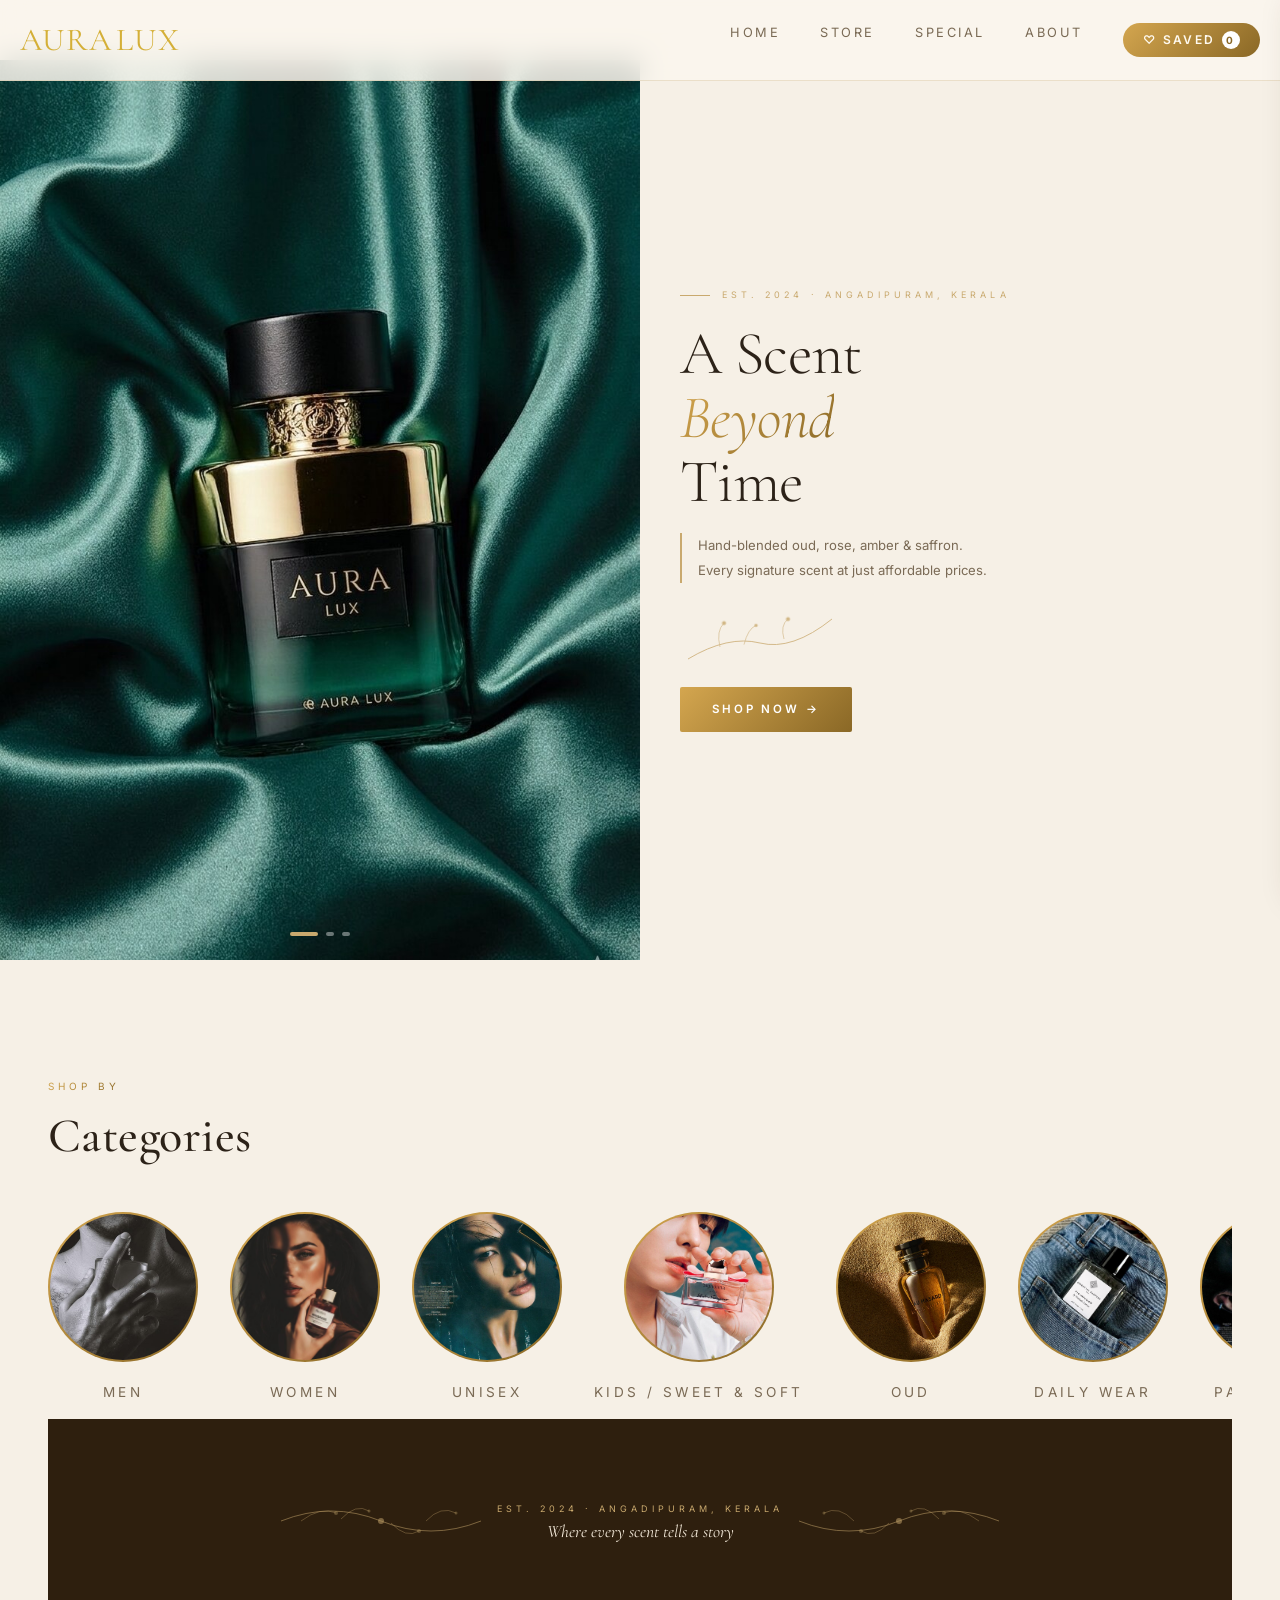
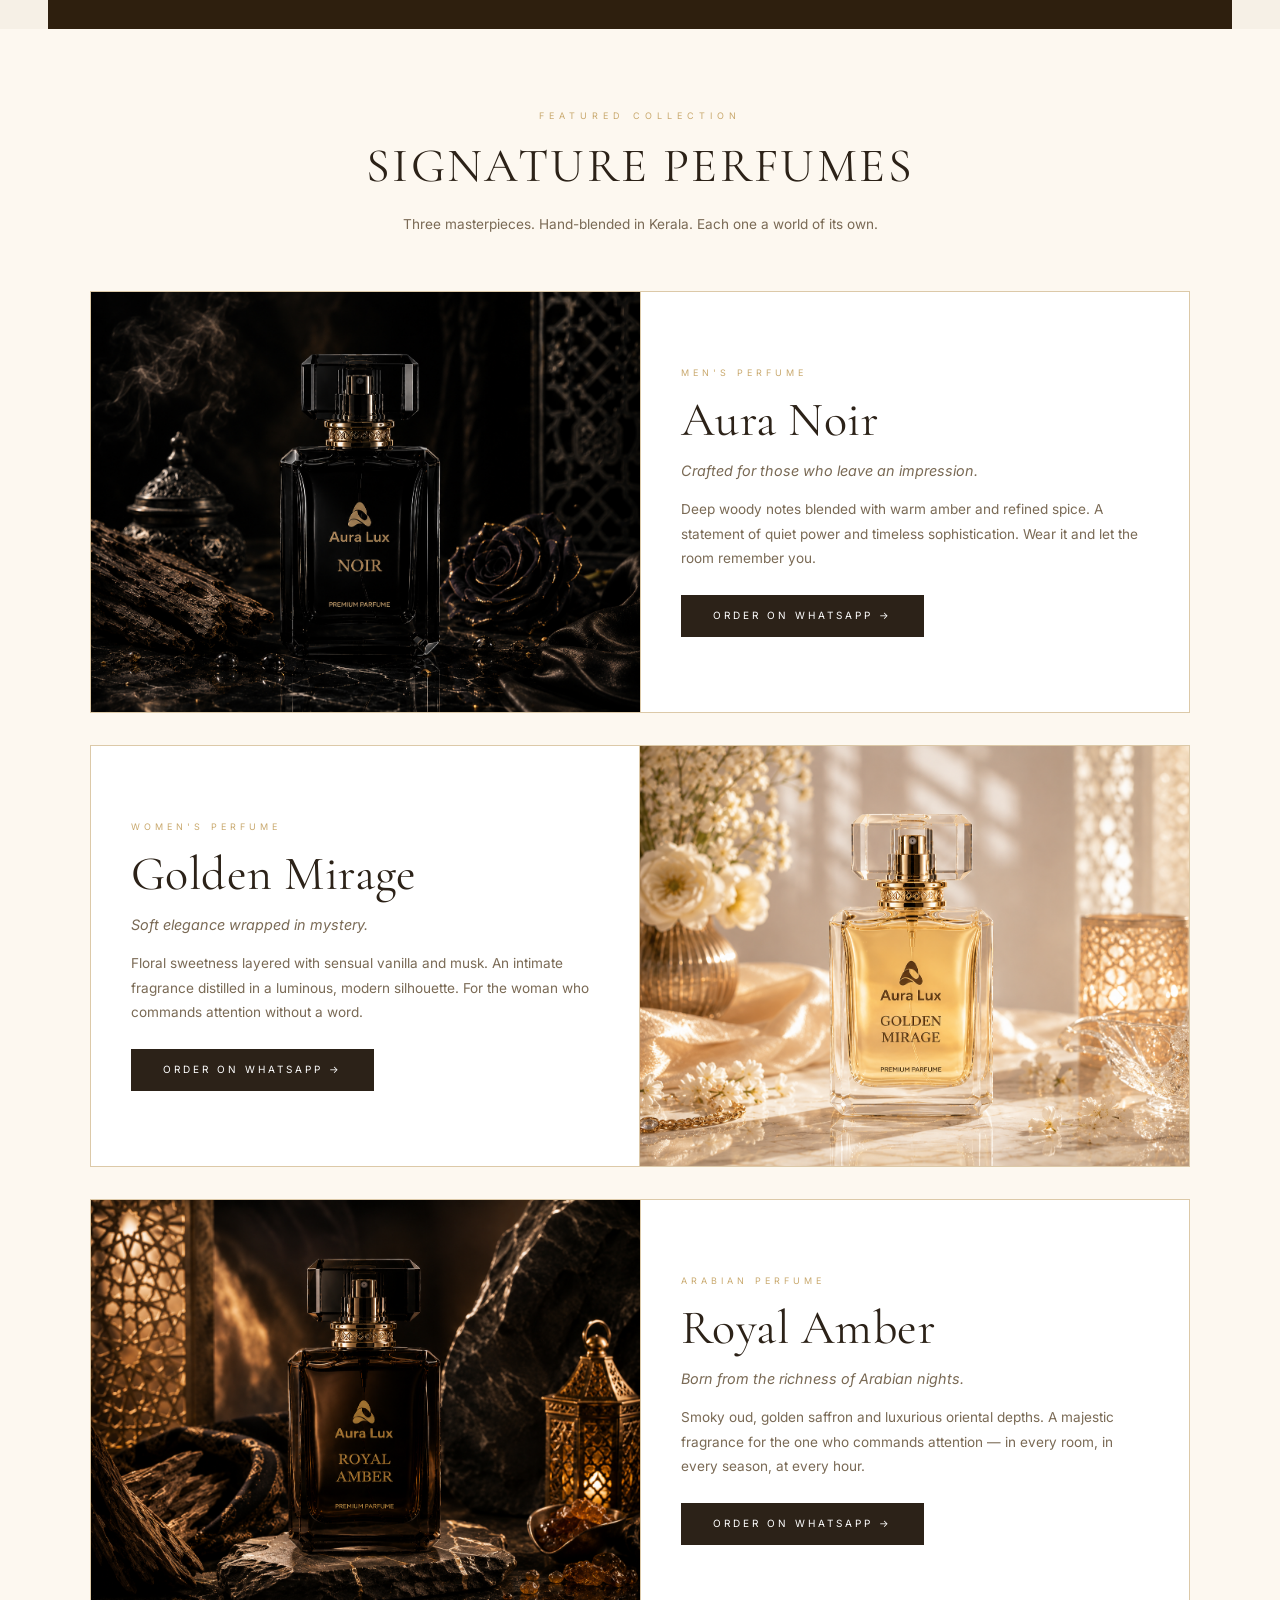
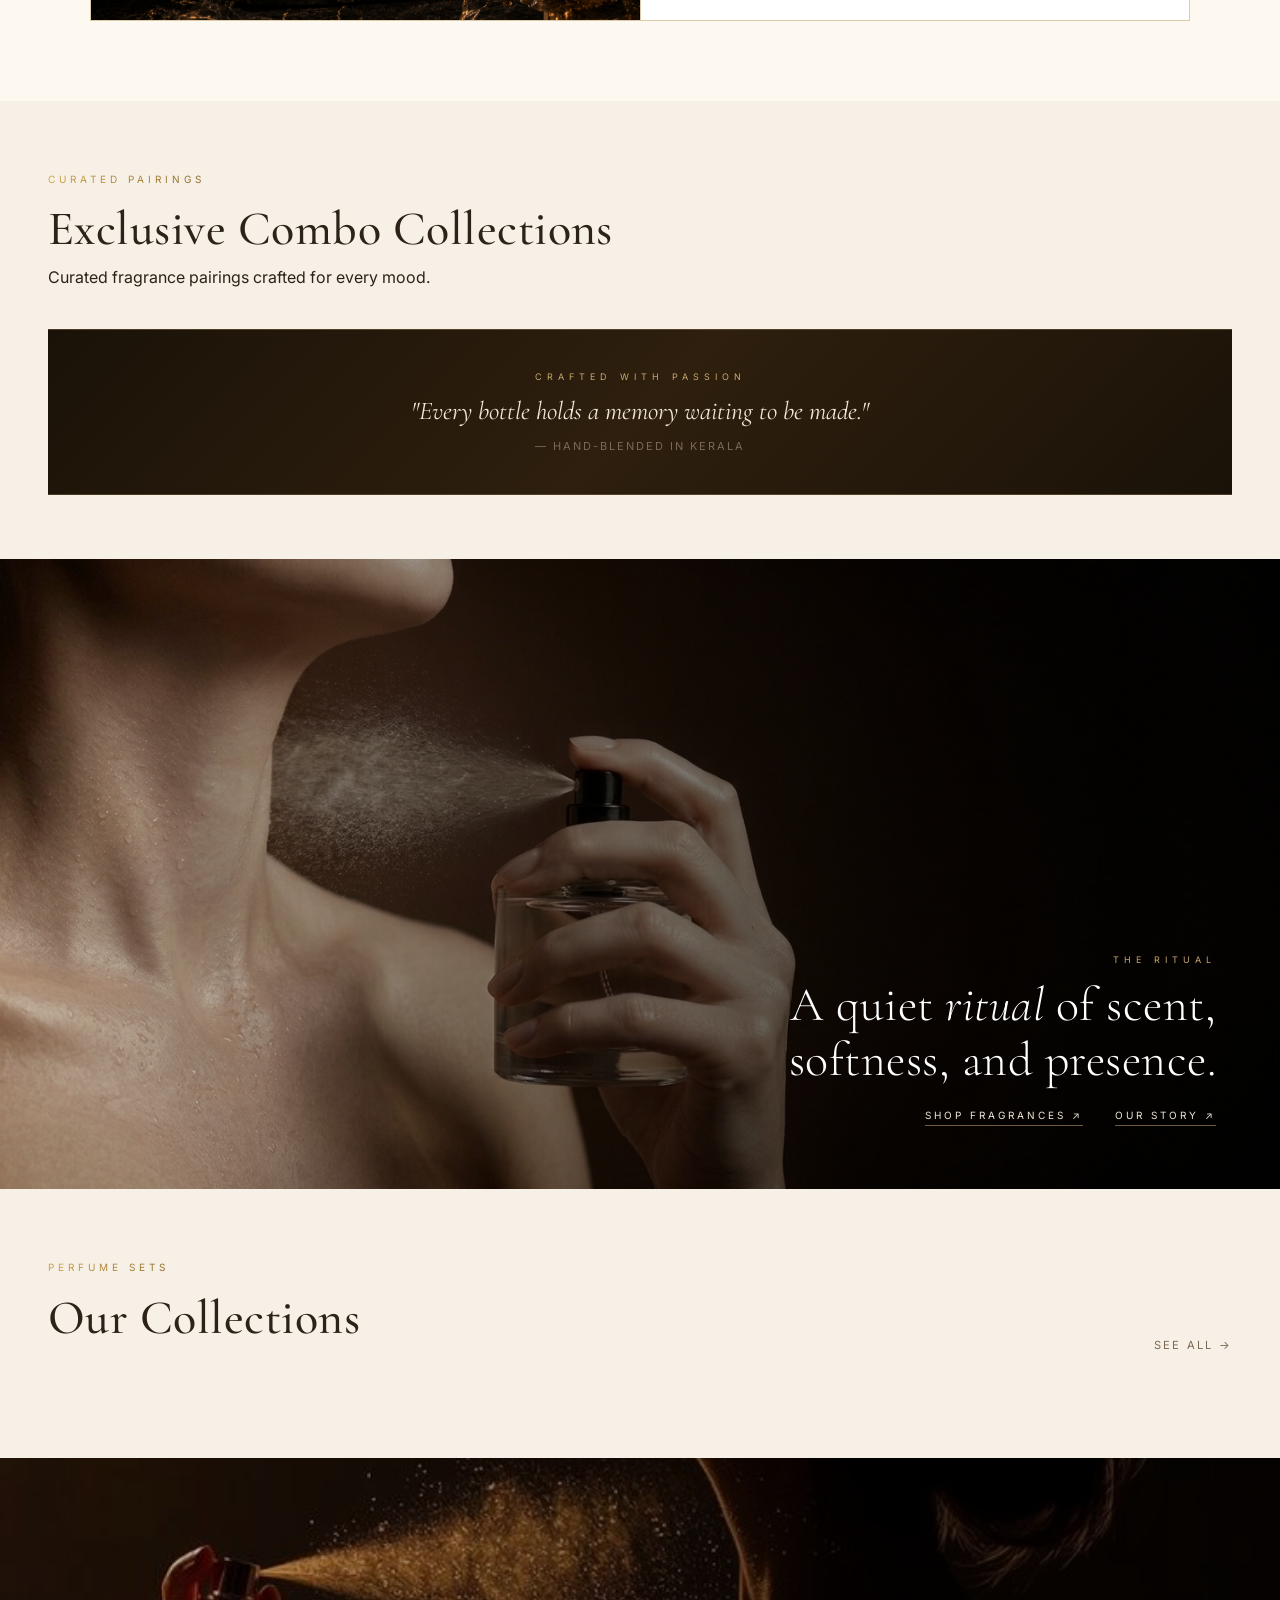
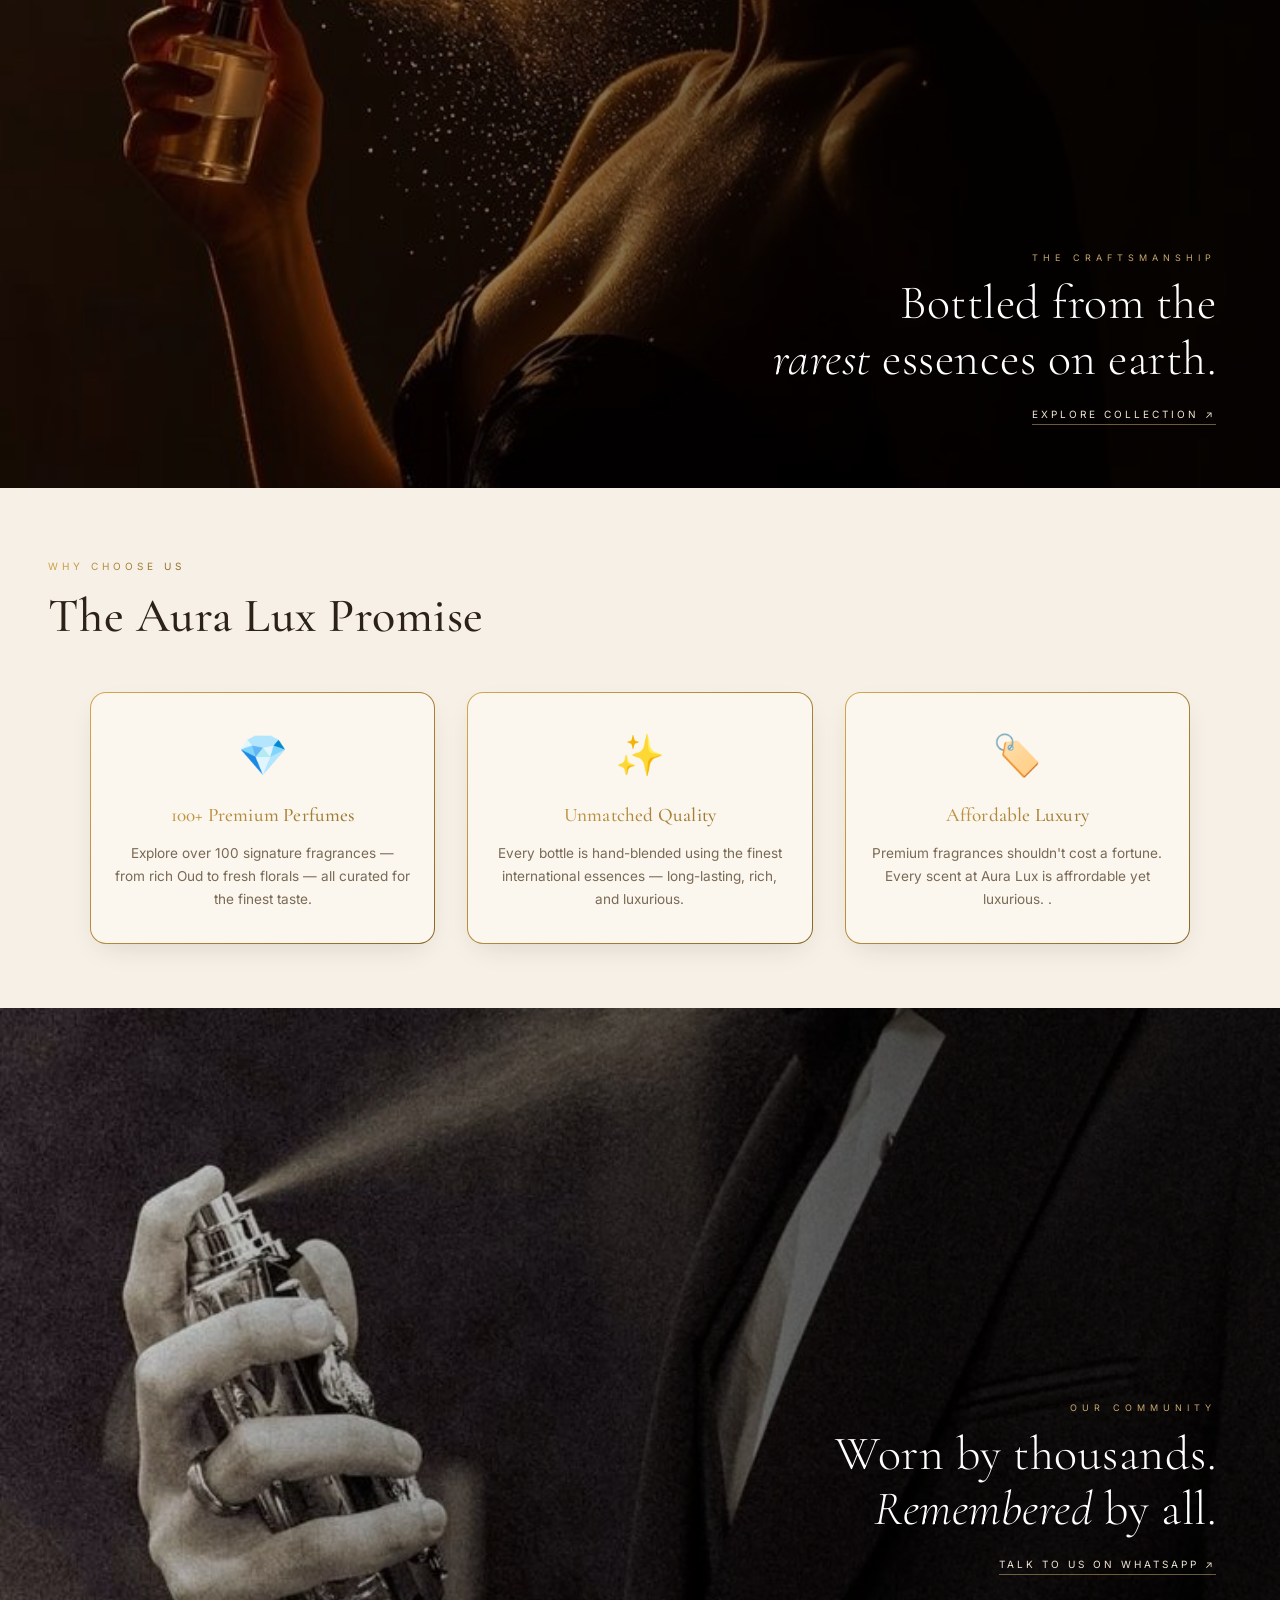
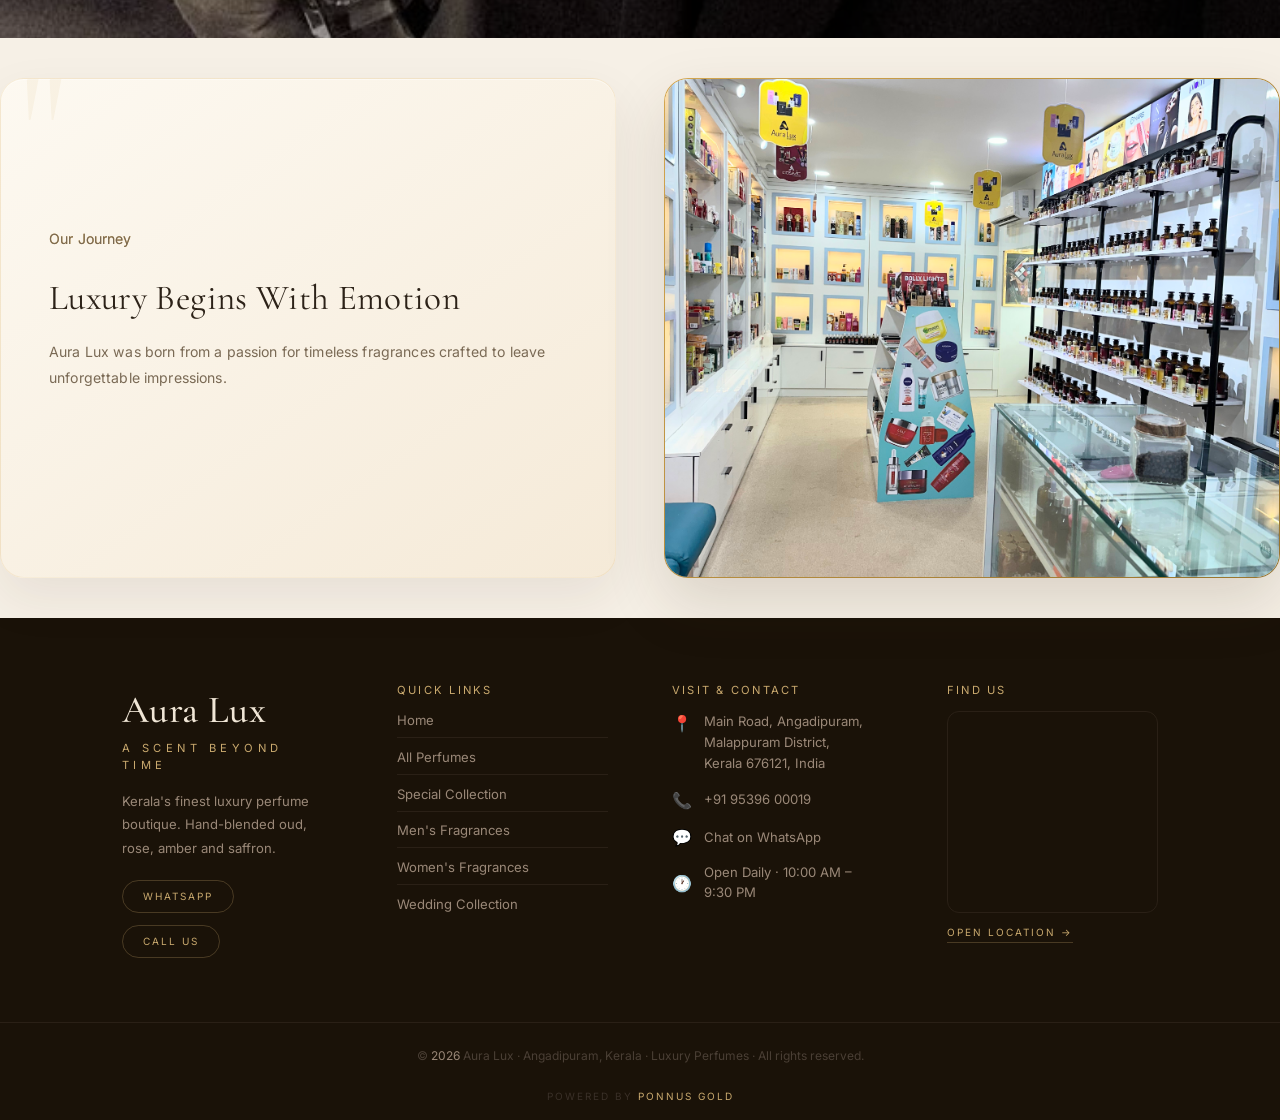
==== commit 4bb25679: "Updated website Updated website" ====
--- a/index.html
+++ b/index.html
@@ -84,38 +84,6 @@
   </div>
 </section>
 
- <div style="height:3rem;background:var(--bg);"></div>
- <div class="bottle-animation-strip">
-  <div class="bottle-scene">
-    <div class="bottle-3d">
-      <div class="bottle-body">
-        <div class="bottle-neck"></div>
-        <div class="bottle-cap"></div>
-        <div class="bottle-glass">
-          <div class="bottle-liquid"></div>
-          <div class="bottle-shine"></div>
-          <div class="bottle-shine-2"></div>
-        </div>
-        <div class="bottle-label">
-          <span class="bottle-brand">AURA</span>
-          <span class="bottle-sub">LUX</span>
-        </div>
-      </div>
-    </div>
-    <div class="bottle-shadow"></div>
-    <div class="particle p1"></div>
-    <div class="particle p2"></div>
-    <div class="particle p3"></div>
-    <div class="particle p4"></div>
-    <div class="particle p5"></div>
-  </div>
-  <div class="bottle-text-side">
-    <p class="bottle-strip-tag">Our Signature</p>
-    <h2 class="bottle-strip-title">Crafted for<br><em>those who</em><br>dare to linger.</h2>
-    <p class="bottle-strip-sub">Every drop. Every note. Every memory.</p>
-  </div>
-</div>
-
   <div style="height:3rem;background:var(--bg);"></div>
   <section class="section" style="padding-bottom:0">
     <div class="section-head">
@@ -186,7 +154,7 @@
     <!-- Block 1: Image Left, Text Right -->
     <div class="sig-block" style="display:grid;grid-template-columns:1fr 1fr;border:1px solid #dcc9a8;margin-bottom:2rem;background:#fff;overflow:hidden;">
       <div style="position:relative;min-height:420px;overflow:hidden;">
-        <img src="assets/perfume-a.jpg" alt="Aura Noir" style="width:100%;height:100%;object-fit:cover;display:block;">
+        <img src="assets/auranoir.png" alt="Aura Noir" style="width:100%;height:100%;object-fit:cover;display:block;">
       </div>
       <div style="padding:3rem 2.5rem;display:flex;flex-direction:column;justify-content:center;gap:1rem;border-left:1px solid #dcc9a8;">
         <span style="font-size:9px;letter-spacing:4px;text-transform:uppercase;color:#c9a96e">Men's Perfume</span>
@@ -207,14 +175,14 @@
         <a href="https://wa.me/919539600019?text=Hi%2C%20I%20want%20to%20buy%20Golden%20Mirage" target="_blank" style="display:inline-block;width:fit-content;padding:.85rem 2rem;background:#2c2218;color:#fff;font-size:10px;letter-spacing:3px;text-transform:uppercase;text-decoration:none;margin-top:.5rem">Order on WhatsApp →</a>
       </div>
       <div style="position:relative;min-height:420px;overflow:hidden;">
-        <img src="assets/perfume-b.jpg" alt="Golden Mirage" style="width:100%;height:100%;object-fit:cover;display:block;">
+        <img src="assets/goldenmirage.png" alt="Golden Mirage" style="width:100%;height:100%;object-fit:cover;display:block;">
       </div>
     </div>
 
     <!-- Block 3: Image Left, Text Right -->
     <div class="sig-block" style="display:grid;grid-template-columns:1fr 1fr;border:1px solid #dcc9a8;background:#fff;overflow:hidden;">
       <div style="position:relative;min-height:420px;overflow:hidden;">
-        <img src="assets/perfume-c.jpg" alt="Royal Amber" style="width:100%;height:100%;object-fit:cover;display:block;">
+        <img src="assets/royalamber.png" alt="Royal Amber" style="width:100%;height:100%;object-fit:cover;display:block;">
       </div>
       <div style="padding:3rem 2.5rem;display:flex;flex-direction:column;justify-content:center;gap:1rem;border-left:1px solid #dcc9a8;">
         <span style="font-size:9px;letter-spacing:4px;text-transform:uppercase;color:#c9a96e">Arabian Perfume</span>
@@ -262,11 +230,6 @@
       <a class="see-more" href="store.html">See All →</a>
     </div>
     <div id="setsScroll1" class="hscroll"></div>
-    <div class="luxury-strip">
-  <p class="strip-tag">Our Promise</p>
-  <p class="strip-quote">"Luxury is not a price tag. It is a feeling."</p>
-  <p class="strip-sub">— Aura Lux, Angadipuram</p>
-</div>
   </section>
   <div class="editorial-banner">
   <img src="assets/girlspraying.jpg" alt="The Craft">
@@ -318,24 +281,29 @@
   </div>
 </div>
 
-  <section id="about" class="about">
-    <div class="about-inner">
-      <p class="eyebrow">About Us</p>
-      <h3 class="font-display">The Aura Lux Story</h3>
-      <div class="about-grid">
-        <div class="about-text fade-in">
-          <p class="eyebrow"></p>
-          <h4></h4>
-          <p></p>
-          <div class="about-dots"></div>
-        </div>
-        <div class="about-img fade-in">
-          <img src="assets/here1.jpeg" alt="" loading="lazy">
-        </div>
-      </div>
-    </div>
-  </section>
-</main>
+  <div class="about-grid">
+
+  <div class="about-text fade-in">
+
+    <p class="eyebrow" id="aboutTag">Our Journey</p>
+
+    <h4 id="aboutTitle">
+      Luxury Begins With Emotion
+    </h4>
+
+    <p id="aboutDesc">
+      Aura Lux was born from a passion for timeless fragrances crafted to leave unforgettable impressions.
+    </p>
+
+    <div class="about-dots"></div>
+
+  </div>
+
+  <div class="about-img fade-in">
+    <img id="aboutImage" src="assets/here1.jpeg" alt="" loading="lazy">
+  </div>
+
+</div>
 
 <footer>
   <div class="foot-grid">
@@ -401,9 +369,25 @@
 </footer>
 
 
-<script src="products.js"></script>
+<!-- Provide the published CSV URL for combos (separate from perfumes) -->
+<script>
+  window.GOOGLE_SHEET_COMBO_URL = "https://docs.google.com/spreadsheets/d/e/2PACX-1vQITFMB6phcfRM5awOYajlYnwr6RlqXoEesqXm-iUCZ5RFAy1toekROiS5sV6zebEK1NHxMYedHZ6bq/pub?output=csv";
+</script>
 <script src="app-new.js"></script>
 <div class="wishlist-overlay" id="wlOverlay"></div>
+
+<script>
+  if (typeof window.onAuraReady === 'function') {
+    window.onAuraReady(() => {
+      try { AURA.renderHome(); } catch(e) { console.error('Home render failed', e); }
+    });
+  } else {
+    // Fallback: if aura script hasn't defined onAuraReady, try rendering directly after a short delay
+    setTimeout(() => {
+      try { if (window.AURA && typeof AURA.renderHome === 'function') AURA.renderHome(); } catch(e) { console.error('Home render failed', e); }
+    }, 50);
+  }
+</script>
 
 <div class="wishlist-sidebar" id="wlSidebar">
   <div class="wishlist-header">
@@ -420,6 +404,57 @@
     <button class="wishlist-wa-btn" id="wlSendWA">Send Wishlist on WhatsApp ↗</button>
   </div>
 </div>
+<script>
+
+const aboutSlides = [
+
+{
+  image:"assets/here1.jpeg",
+  tag:"Our Journey",
+  title:"Luxury Begins With Emotion",
+  desc:"Aura Lux was born from a passion for timeless fragrances crafted to leave unforgettable impressions."
+},
+
+{
+  image:"assets/here2.jpeg",
+  tag:"Craftsmanship",
+  title:"Every Bottle Tells A Story",
+  desc:"Every fragrance is carefully selected and blended to create elegance, confidence, and unforgettable memories."
+},
+
+{
+  image:"assets/here3.jpeg",
+  tag:"Premium Experience",
+  title:"Inspired By Rare Essences",
+  desc:"From oud to amber and floral notes, Aura Lux brings luxury perfume experiences to Kerala."
+}
+
+];
+
+let currentAbout = 0;
+
+const aboutImage = document.getElementById("aboutImage");
+const aboutTitle = document.getElementById("aboutTitle");
+const aboutDesc = document.getElementById("aboutDesc");
+const aboutTag = document.getElementById("aboutTag");
+
+function changeAboutSlide(){
+
+  currentAbout++;
+
+  if(currentAbout >= aboutSlides.length){
+    currentAbout = 0;
+  }
+
+  aboutImage.src = aboutSlides[currentAbout].image;
+  aboutTitle.textContent = aboutSlides[currentAbout].title;
+  aboutDesc.textContent = aboutSlides[currentAbout].desc;
+  aboutTag.textContent = aboutSlides[currentAbout].tag;
+}
+
+setInterval(changeAboutSlide, 4000);
+
+</script>
 </body>
 </html>
 
--- a/styles.css
+++ b/styles.css
@@ -432,31 +432,113 @@
 #comboScroll::-webkit-scrollbar { height: 0 !important; }
 
 /* ── Product Card ── */
-.card { position: relative; background: transparent; border-radius: 0; overflow: visible; box-shadow: none; border: none; }
-.card:hover { box-shadow: none; transform: none; }
-.card .badge { position: absolute; top: .75rem; left: .75rem; z-index: 10; font-size: 10px; letter-spacing: .2em; text-transform: uppercase; padding: .25rem .5rem; border-radius: 9999px; background: var(--gradient-gold); color: #fffaf0; font-weight: 500; }
-.card .img-wrap { aspect-ratio: 1/1; overflow: hidden; background: #f0ebe0; border-radius: .75rem; }
-.card .img-wrap .img-bg { position: absolute; inset: 0; background-size: cover; background-position: center; background-repeat: no-repeat; transition: transform .7s; }
-.card .img-wrap .img-bottle { position: relative; z-index: 1; width: 60%; height: 80%; object-fit: contain; transition: transform .7s; filter: drop-shadow(0 8px 16px rgba(0,0,0,.15)); }
-.card:hover .img-wrap .img-bg { transform: scale(1.04); }
-.card:hover .img-wrap .img-bottle { transform: scale(1.06); }
-.card .body { padding: .6rem 0; display: flex; flex-direction: column; gap: .4rem; background: transparent; }
-.card h4 { font-size: .85rem; line-height: 1.3; white-space: nowrap; overflow: hidden; text-overflow: ellipsis; font-family: 'Inter', sans-serif; font-weight: 600; color: #2c2218; }
-.card .cat-label { font-size: 10px; letter-spacing: .2em; text-transform: uppercase; color: var(--muted-fg); }
-.card .price { font-size: 1.1rem; font-weight: 500; background: var(--gradient-gold); -webkit-background-clip: text; background-clip: text; -webkit-text-fill-color: transparent; }
-.btn-buy { width: 100%; background: var(--gradient-gold); color: #fffaf0; border-radius: 9999px; padding: .65rem 0; font-size: .7rem; letter-spacing: .25em; text-transform: uppercase; font-weight: 600; transition: transform .15s, box-shadow .2s; }
-.btn-buy:hover { box-shadow: var(--shadow-luxe); }
-.btn-buy:active { transform: scale(.96); }
-
-/* Size selector buttons */
-.size-btn { transition: all .2s ease !important; box-shadow: 0 2px 8px rgba(0,0,0,.08); }
-.size-btn:hover:not(.active) { border-color: var(--gold1) !important; }
-.size-btn.active { box-shadow: 0 4px 12px rgba(202,162,74,.3) !important; }
-
-/* Heart button */
-.btn-heart { position: absolute; top: .75rem; right: .75rem; z-index: 10; width: 32px; height: 32px; border-radius: 9999px; background: rgba(251,246,238,.9); border: 1px solid var(--border); display: flex; align-items: center; justify-content: center; font-size: 1rem; transition: transform .2s; line-height: 1; }
-.btn-heart:hover { transform: scale(1.15); }
-.btn-heart.liked { background: #fff0f0; border-color: #e88; }
+.card {
+  position: relative;
+  background: transparent;
+  border-radius: 0;
+  overflow: visible;
+  box-shadow: none;
+  border: none;
+}
+
+.card:hover {
+  box-shadow: none;
+  transform: none;
+}
+
+.card .img-wrap {
+  aspect-ratio: 1 / 1;
+  overflow: hidden;
+  background: #f0ebe0;
+  border-radius: .75rem;
+}
+
+.card .img-wrap img {
+  width: 100%;
+  height: 100%;
+  object-fit: contain;
+}
+
+.card .body {
+  padding: .6rem 0;
+  display: flex;
+  flex-direction: column;
+  gap: .4rem;
+  background: transparent;
+}
+
+.card h4 {
+  font-size: .85rem;
+  line-height: 1.3;
+  white-space: nowrap;
+  overflow: hidden;
+  text-overflow: ellipsis;
+  font-family: 'Inter', sans-serif;
+  font-weight: 600;
+  color: #2c2218;
+}
+
+.card .cat-label {
+  font-size: 10px;
+  letter-spacing: .2em;
+  text-transform: uppercase;
+  color: var(--muted-fg);
+}
+
+.card .price {
+  font-size: 1.1rem;
+  font-weight: 500;
+  background: var(--gradient-gold);
+  -webkit-background-clip: text;
+  background-clip: text;
+  -webkit-text-fill-color: transparent;
+}
+
+.btn-buy {
+  width: 100%;
+  background: var(--gradient-gold);
+  color: #fffaf0;
+  border-radius: 9999px;
+  padding: .65rem 0;
+  font-size: .7rem;
+  letter-spacing: .25em;
+  text-transform: uppercase;
+  font-weight: 600;
+}
+
+.size-btn {
+  transition: all .2s ease !important;
+  box-shadow: 0 2px 8px rgba(0,0,0,.08);
+}
+
+.size-btn:hover:not(.active) {
+  border-color: var(--gold1) !important;
+}
+
+.size-btn.active {
+  box-shadow: 0 4px 12px rgba(202,162,74,.3) !important;
+}
+
+.btn-heart {
+  position: absolute;
+  top: .75rem;
+  right: .75rem;
+  z-index: 10;
+  width: 32px;
+  height: 32px;
+  border-radius: 9999px;
+  background: rgba(251,246,238,.9);
+  border: 1px solid var(--border);
+  display: flex;
+  align-items: center;
+  justify-content: center;
+  font-size: 1rem;
+}
+
+.btn-heart.liked {
+  background: #fff0f0;
+  border-color: #e88;
+}
 
 /* ── Combo Card ── */
 .combo { min-width: 0; background: linear-gradient(180deg, rgba(255,250,244,.94), rgba(244,235,218,.9)); border: 1px solid rgba(181,146,87,.18); border-radius: 1.75rem; overflow: hidden; box-shadow: 0 20px 45px rgba(24,14,6,.14); transition: transform .3s ease, box-shadow .3s ease, border-color .3s ease; }
@@ -522,21 +604,209 @@
 .why-card h4 { font-size: 1.2rem; margin-bottom: .75rem; background: var(--gradient-gold); -webkit-background-clip: text; background-clip: text; -webkit-text-fill-color: transparent; }
 .why-card p { font-size: .85rem; color: var(--muted-fg); line-height: 1.7; }
 
-/* ── About ── */
-.about { padding: 4rem 1.25rem; background: var(--gradient-card); scroll-margin-top: 5rem; }
-.about-inner { max-width: 72rem; margin: 0 auto; }
-.about h3 { font-size: 2.5rem; margin-bottom: 2.5rem; }
-.about-grid { display: grid; gap: 2rem; align-items: center; }
-.about-text { display: flex; flex-direction: column; gap: 1rem; padding: 2rem; background: linear-gradient(145deg,#fdf9f1,#f5ead8); border-radius: 1.25rem; border-left: 3px solid var(--gold1); position: relative; }
-.about-text::before { content: '"'; font-family: 'Cormorant Garamond', serif; font-size: 8rem; color: var(--gold1); opacity: .12; position: absolute; top: -1rem; left: 1rem; line-height: 1; pointer-events: none; }
-.about-text .eyebrow { margin-bottom: .25rem; }
-.about-text h4 { font-size: 1.4rem; font-weight: 400; line-height: 1.3; color: var(--fg); letter-spacing: .01em; text-transform: none; }
-.about-text p { color: var(--muted-fg); line-height: 1.8; font-size: .85rem; position: relative; z-index: 1; text-transform: none; letter-spacing: .01em; font-family: 'Inter', sans-serif; }
-.about-img { position: relative; min-height: 380px; border-radius: 1.25rem; overflow: hidden; border: 1px solid transparent; background: linear-gradient(var(--card),var(--card)) padding-box, var(--gradient-gold) border-box; box-shadow: var(--shadow-luxe); }
-.about-img img { width: 100%; height: 100%; object-fit: cover; position: absolute; inset: 0; }
-.about-dots { display: flex; gap: .5rem; padding-top: 1rem; }
-.about-dots button { height: 4px; width: 8px; border-radius: 9999px; background: var(--muted); border: none; cursor: pointer; transition: all .3s; }
-.about-dots button.active { width: 32px; background: var(--gradient-gold); }
+/* ───────────────── ABOUT SECTION ───────────────── */
+
+.about {
+  padding: 7rem 2.5rem;
+  background: var(--gradient-card);
+  scroll-margin-top: 5rem;
+}
+
+.about-inner {
+  max-width: 1280px;
+  margin: 0 auto;
+}
+
+.about h3 {
+  font-size: 3rem;
+  margin-bottom: 3rem;
+  text-align: center;
+  color: var(--fg);
+  letter-spacing: .02em;
+}
+
+/* Grid Layout */
+.about-grid {
+  display: grid;
+  grid-template-columns: 1fr 1fr;
+  gap: 3rem;
+  align-items: stretch;
+  margin-block: 2.5rem;
+}
+
+/* Text Card */
+.about-text {
+  display: flex;
+  flex-direction: column;
+  justify-content: center;
+  gap: 1.2rem;
+
+  padding: 3rem;
+
+  background: linear-gradient(
+    145deg,
+    #fdf9f1,
+    #f5ead8
+  );
+
+  border-radius: 1.5rem;
+  border: 1px solid rgba(212,166,79,.15);
+
+  box-shadow:
+    0 20px 50px rgba(60,40,20,.08),
+    inset 0 1px 0 rgba(255,255,255,.5);
+
+  position: relative;
+  overflow: hidden;
+}
+
+/* Luxury Quote Symbol */
+.about-text::before {
+  content: '"';
+  font-family: 'Cormorant Garamond', serif;
+  font-size: 10rem;
+  color: var(--gold1);
+  opacity: .08;
+  position: absolute;
+  top: -2rem;
+  left: 1.2rem;
+  line-height: 1;
+  pointer-events: none;
+}
+
+/* Small Top Label */
+.about-text .eyebrow {
+  margin-bottom: .3rem;
+}
+
+/* Heading */
+.about-text h4 {
+  font-size: 2rem;
+  font-weight: 400;
+  line-height: 1.2;
+  color: var(--fg);
+  letter-spacing: .01em;
+  position: relative;
+  z-index: 2;
+}
+
+/* Paragraph */
+.about-text p {
+  color: var(--muted-fg);
+  line-height: 1.9;
+  font-size: .95rem;
+  position: relative;
+  z-index: 2;
+  font-family: 'Inter', sans-serif;
+}
+
+/* Image Container */
+.about-img {
+  position: relative;
+  min-height: 520px;
+  border-radius: 1.5rem;
+  overflow: hidden;
+  border: 1px solid rgba(212,166,79,.18);
+
+  background:
+    linear-gradient(var(--card),var(--card)) padding-box,
+    var(--gradient-gold) border-box;
+
+  box-shadow:
+    0 25px 60px rgba(60,40,20,.15);
+
+  transition:
+    transform .5s ease,
+    box-shadow .5s ease;
+}
+
+/* Hover Effect */
+.about-img:hover {
+  transform: translateY(-4px);
+
+  box-shadow:
+    0 35px 80px rgba(60,40,20,.22);
+}
+
+/* Image */
+.about-img img {
+  width: 100%;
+  height: 100%;
+  object-fit: cover;
+  position: absolute;
+  inset: 0;
+  transition: transform 1s ease;
+}
+
+.about-img:hover img {
+  transform: scale(1.03);
+}
+
+/* Slider Dots */
+.about-dots {
+  display: flex;
+  gap: .6rem;
+  padding-top: 1.2rem;
+}
+
+.about-dots button {
+  height: 4px;
+  width: 10px;
+  border-radius: 9999px;
+  background: var(--muted);
+  border: none;
+  cursor: pointer;
+  transition: all .35s ease;
+}
+
+.about-dots button.active {
+  width: 36px;
+  background: var(--gradient-gold);
+}
+
+/* ───────────────── MOBILE ───────────────── */
+
+@media (max-width: 768px) {
+
+  .about {
+    padding: 4rem 1.25rem;
+  }
+
+  .about h3 {
+    font-size: 2.2rem;
+    margin-bottom: 2rem;
+  }
+
+  .about-grid {
+    grid-template-columns: 1fr;
+    gap: 1.5rem;
+    margin-block: 2rem;
+  }
+
+  .about-text {
+    padding: 2rem 1.5rem;
+    border-radius: 1.25rem;
+  }
+
+  .about-text h4 {
+    font-size: 1.5rem;
+  }
+
+  .about-text p {
+    font-size: .82rem;
+    line-height: 1.8;
+  }
+
+  .about-img {
+    min-height: 340px;
+    border-radius: 1.25rem;
+  }
+
+  .about-text::before {
+    font-size: 7rem;
+    top: -1rem;
+  }
+}
 
 /* ── Wishlist ── */
 .wishlist-overlay { display: none; position: fixed; inset: 0; background: rgba(0,0,0,.35); z-index: 190; }
@@ -790,3 +1060,86 @@
   object-position: center !important;
   display: block !important;
 }
+
+body.store-page {
+  background: linear-gradient(135deg, #f3eee7 0%, #e8dfd2 50%, #f8f5f0 100%);
+}
+
+.featured-strip {
+  margin-top: 6rem;
+  padding: 5rem 1.5rem;
+  background: linear-gradient(135deg, #fbf6ee, #eadfce);
+}
+
+.featured-head {
+  max-width: 1200px;
+  margin: 0 auto 2rem;
+}
+
+.featured-head p {
+  font-size: .65rem;
+  letter-spacing: .35em;
+  text-transform: uppercase;
+  color: #b88a35;
+}
+
+.featured-head h2 {
+  font-size: 3rem;
+}
+
+.featured-head span {
+  color: #7a6a55;
+}
+
+.featured-scroll {
+  max-width: 1200px;
+  margin: 0 auto;
+  display: flex;
+  gap: 1.2rem;
+  overflow-x: auto;
+  padding-bottom: 1rem;
+}
+
+.featured-card {
+  min-width: 520px;
+  height: 320px;
+  background: #fffaf3;
+  border: 1px solid #dcc9a8;
+  border-radius: 1.5rem;
+  overflow: hidden;
+  box-shadow: 0 18px 45px rgba(80, 50, 20, .12);
+  position: relative;
+  flex-shrink: 0;
+}
+
+.featured-card img {
+  width: 100%;
+  height: 100%;
+  object-fit: cover;
+  object-position: center;
+  background: #fff;
+}
+
+.featured-card h3 {
+  font-size: 1.6rem;
+  padding: 1rem 1rem .2rem;
+}
+
+.featured-card p {
+  padding: 0 1rem;
+  color: #8a6826;
+  font-size: .85rem;
+}
+
+.featured-card a {
+  display: inline-block;
+  margin: 1rem;
+  padding: .75rem 1.4rem;
+  background: #111;
+  color: #f8e4a0;
+  border-radius: 999px;
+  font-size: .7rem;
+  letter-spacing: .18em;
+  text-transform: uppercase;
+}
+
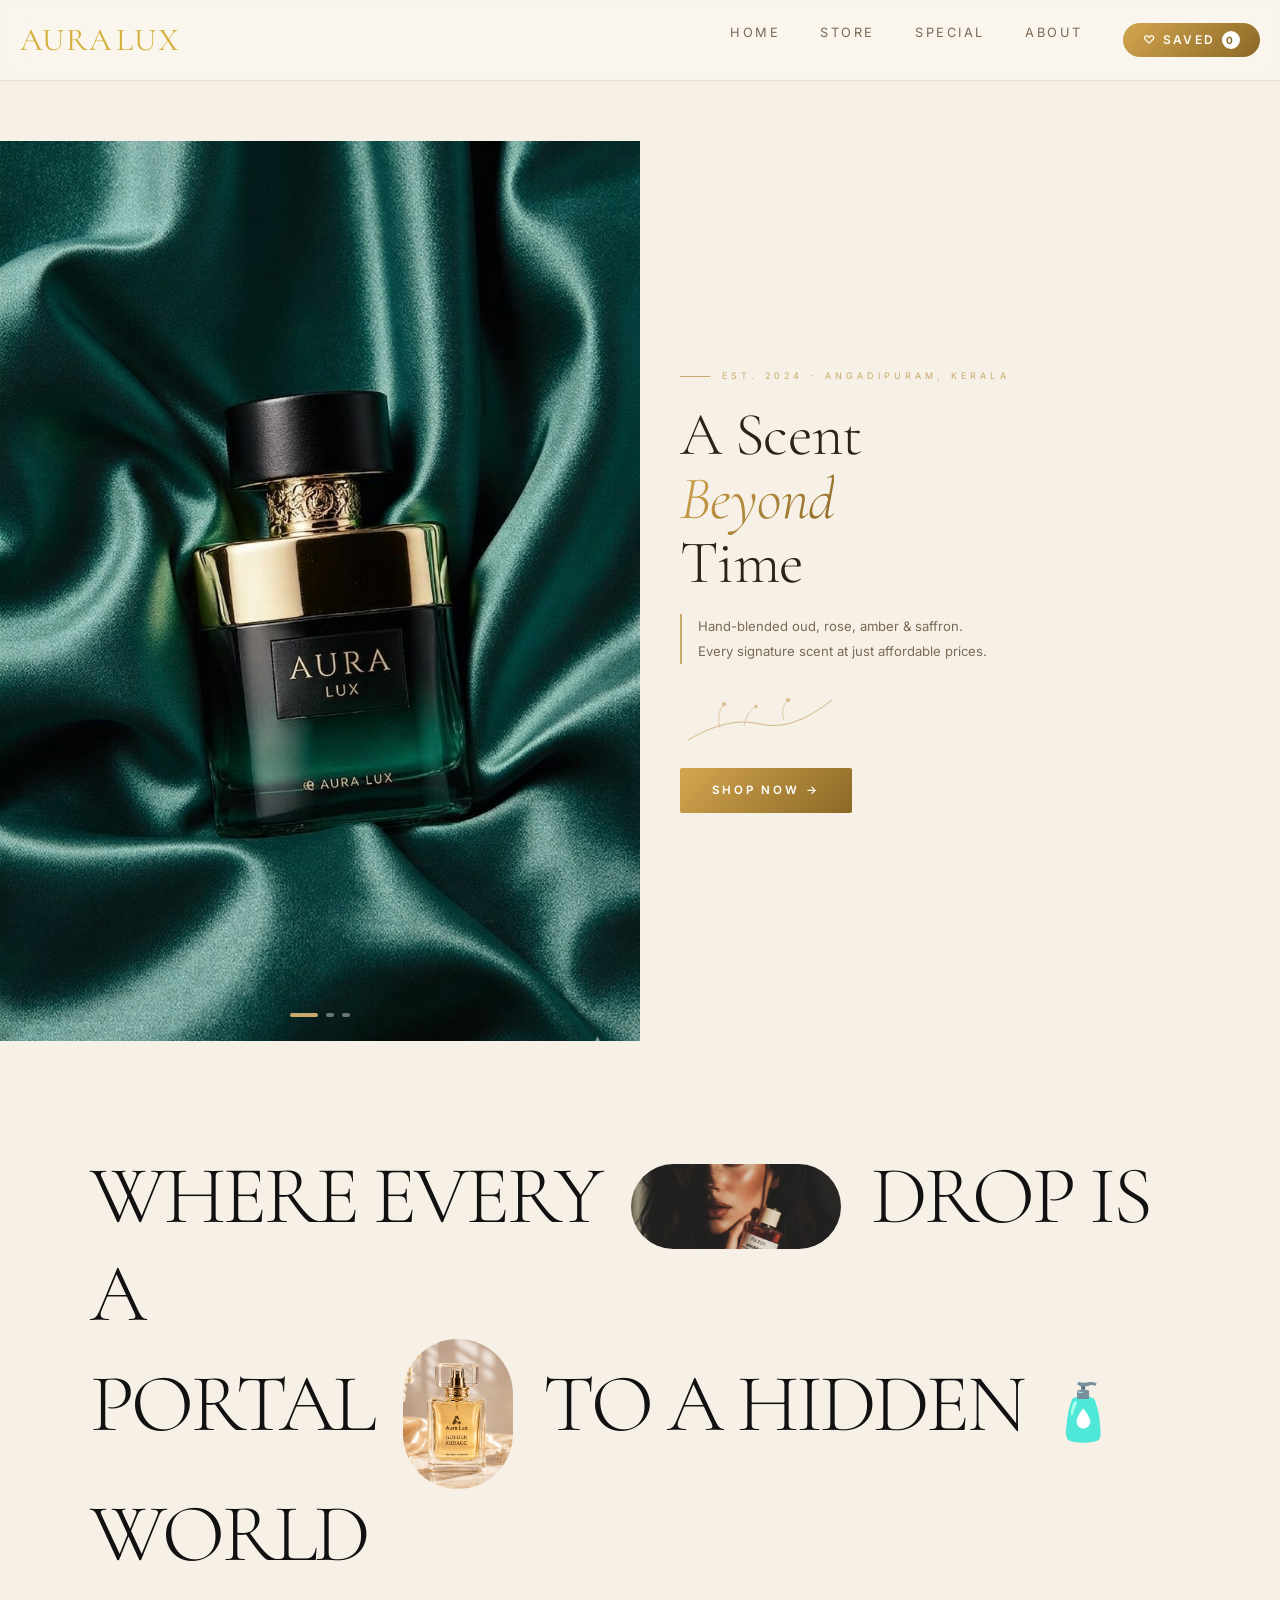
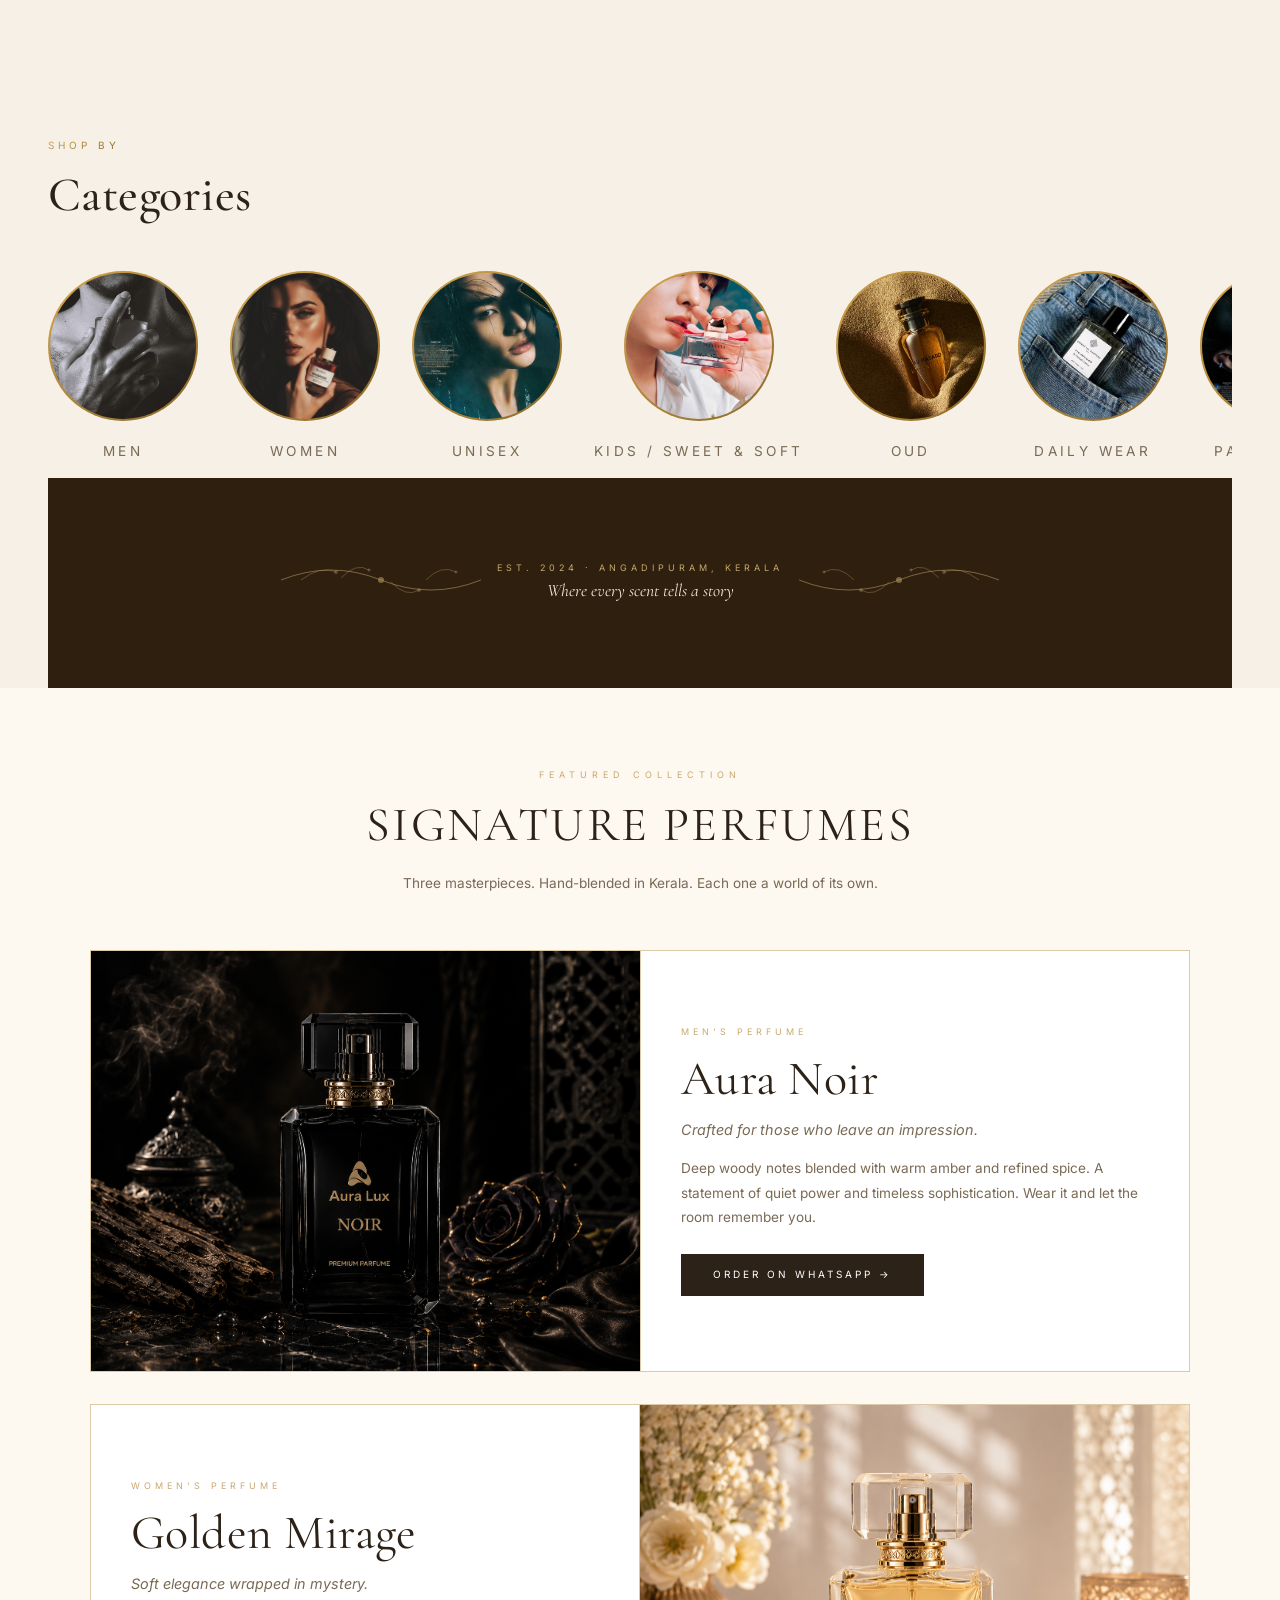
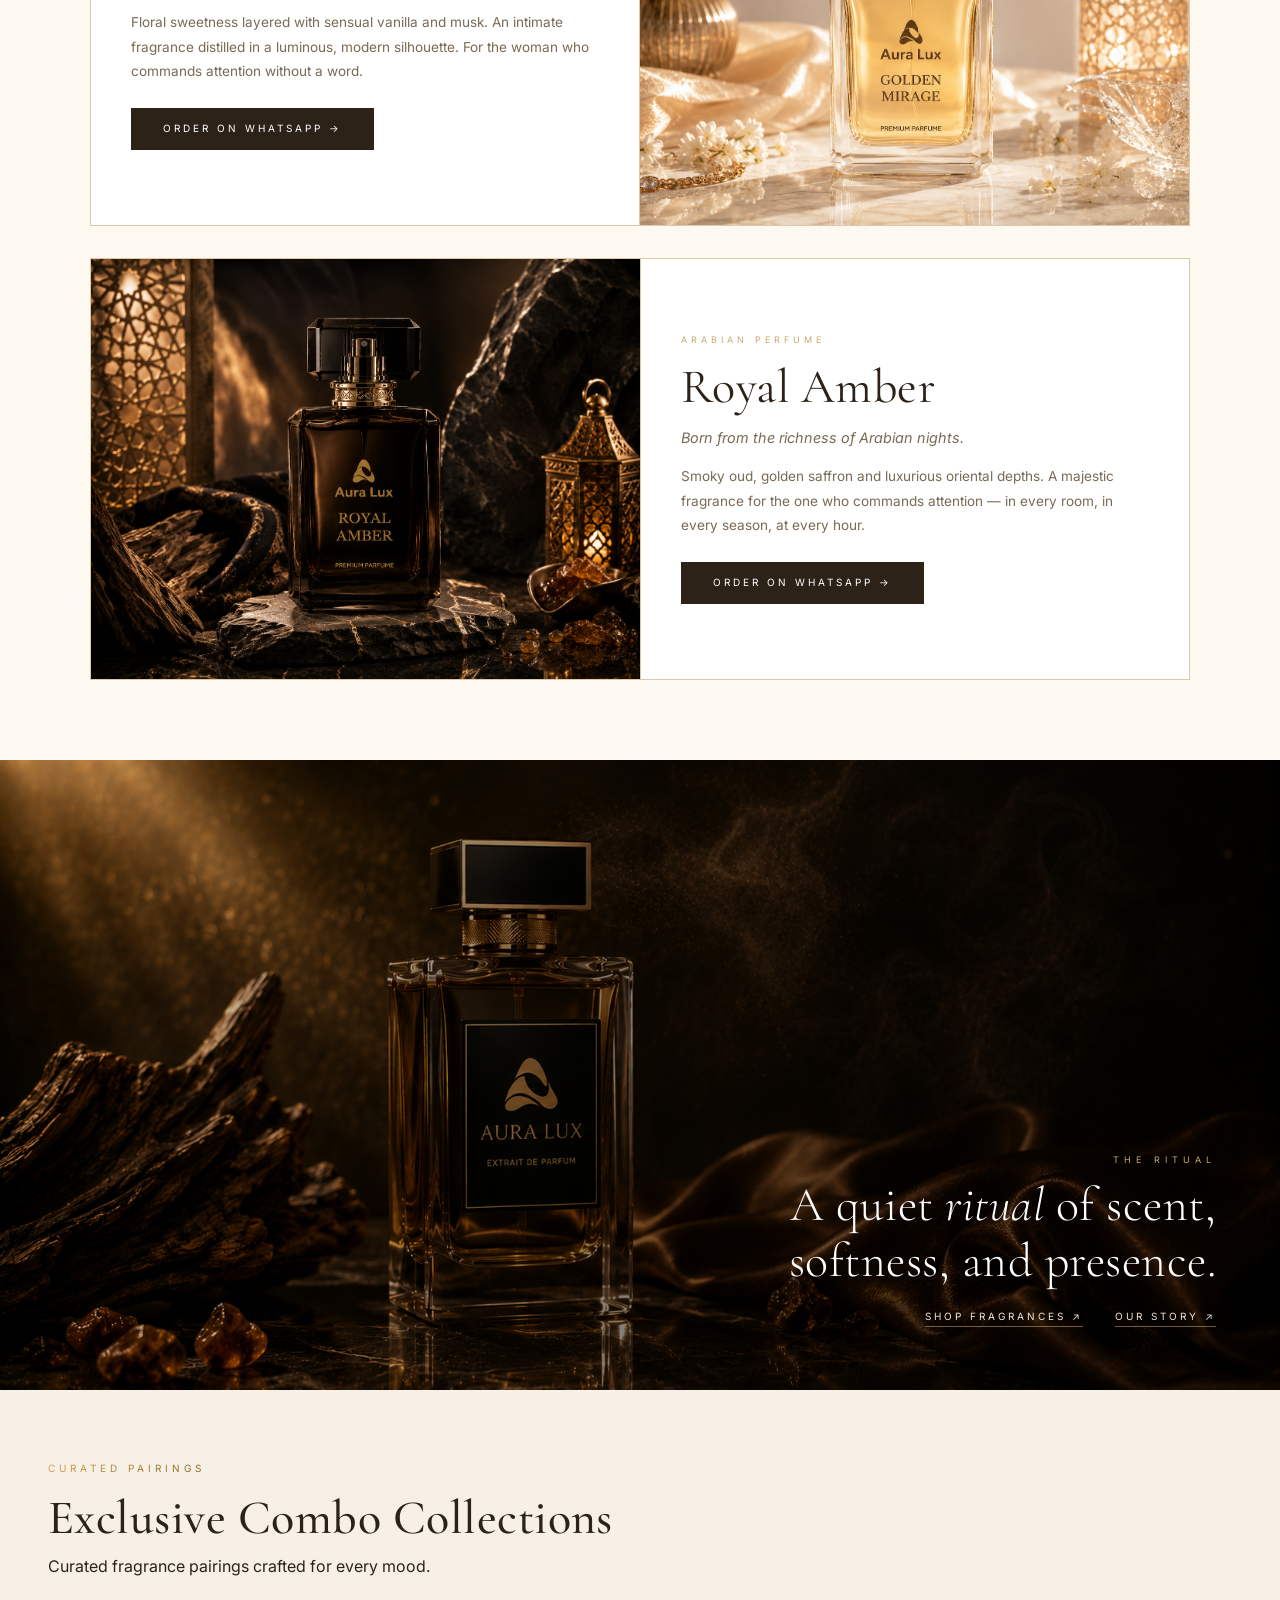
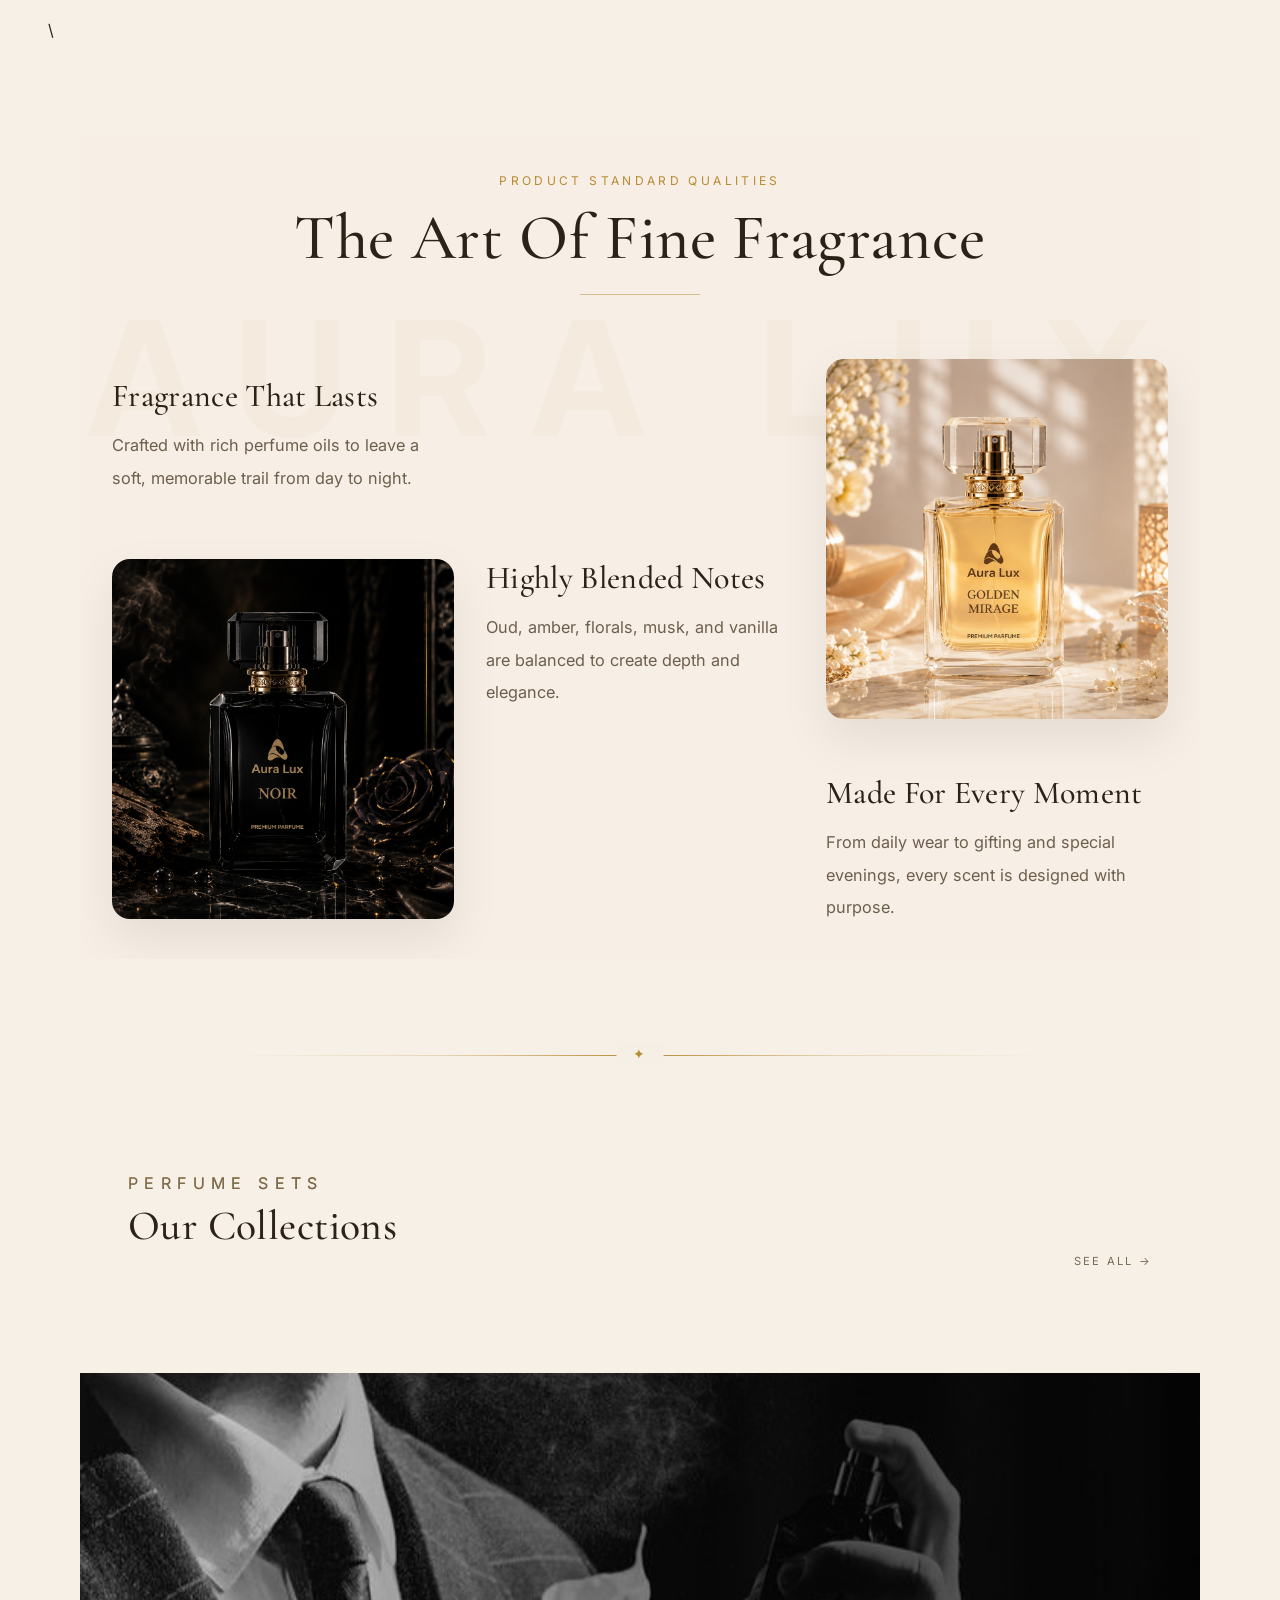
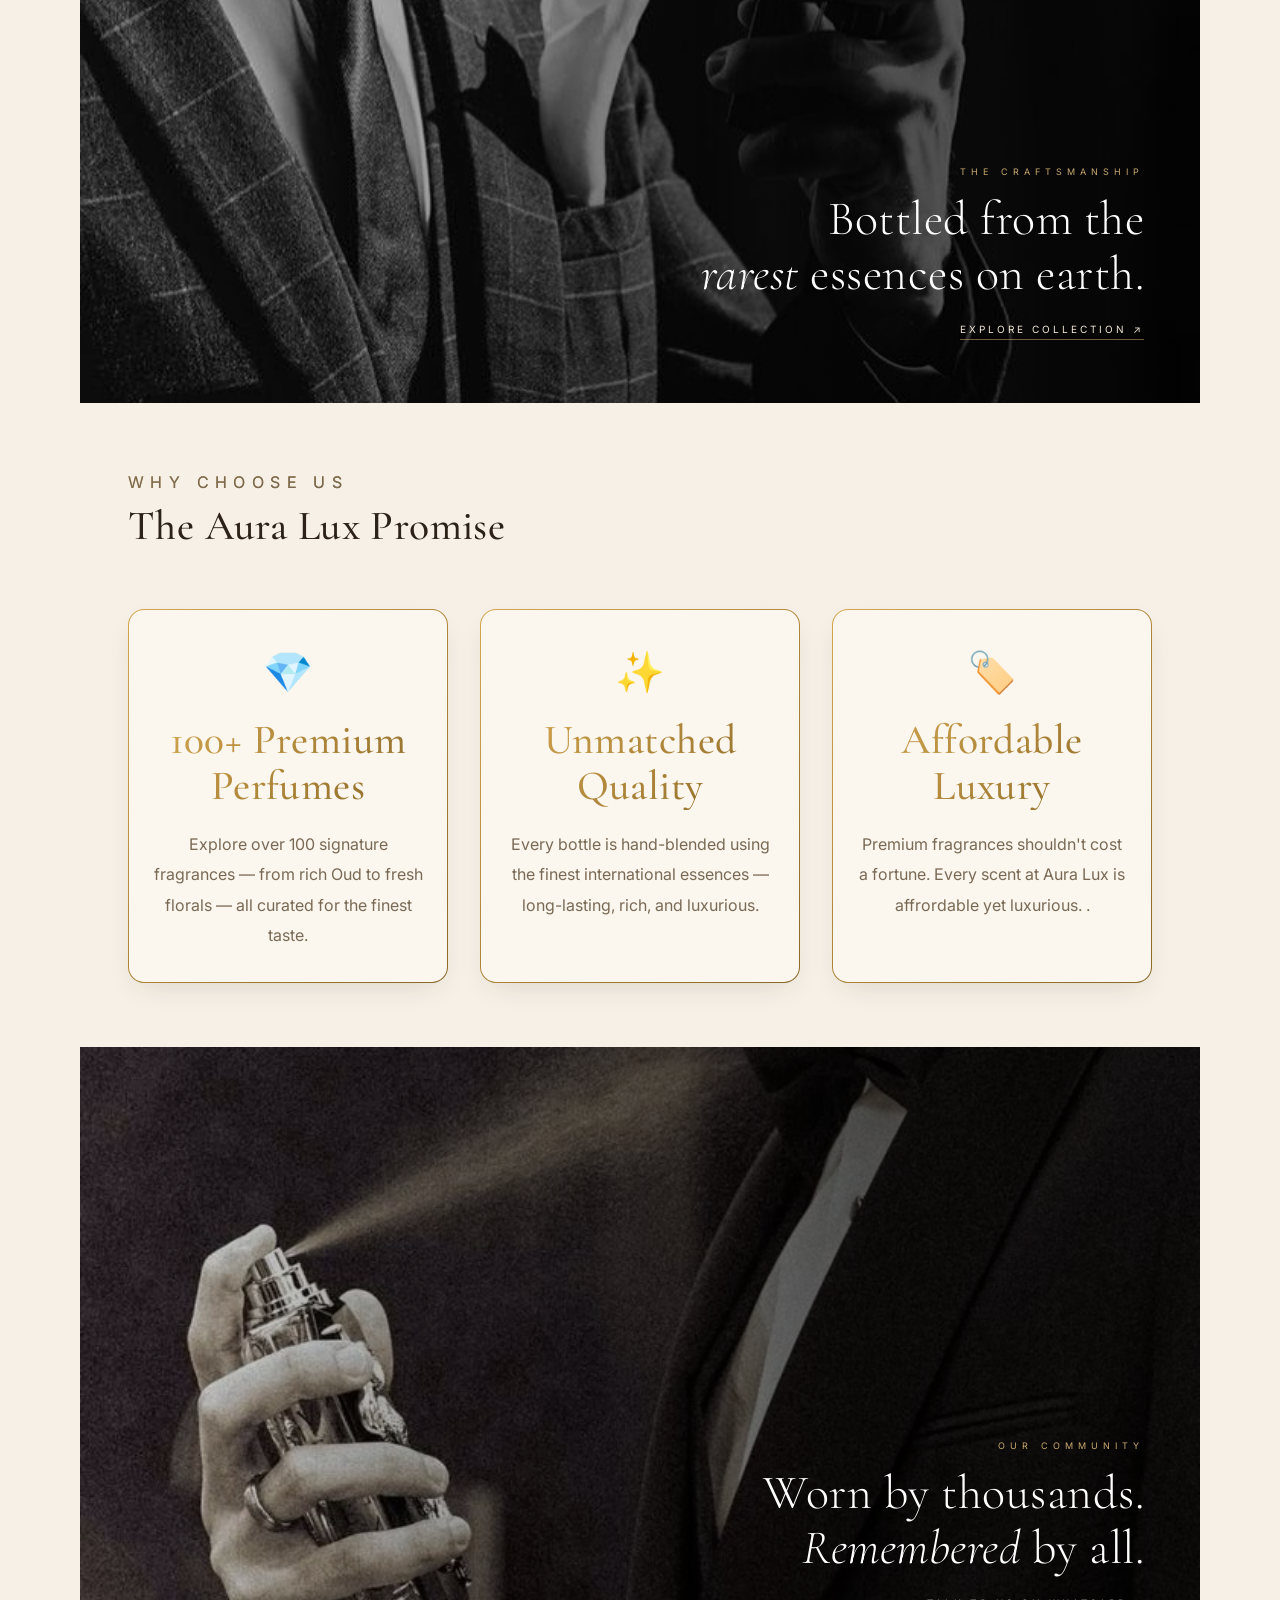
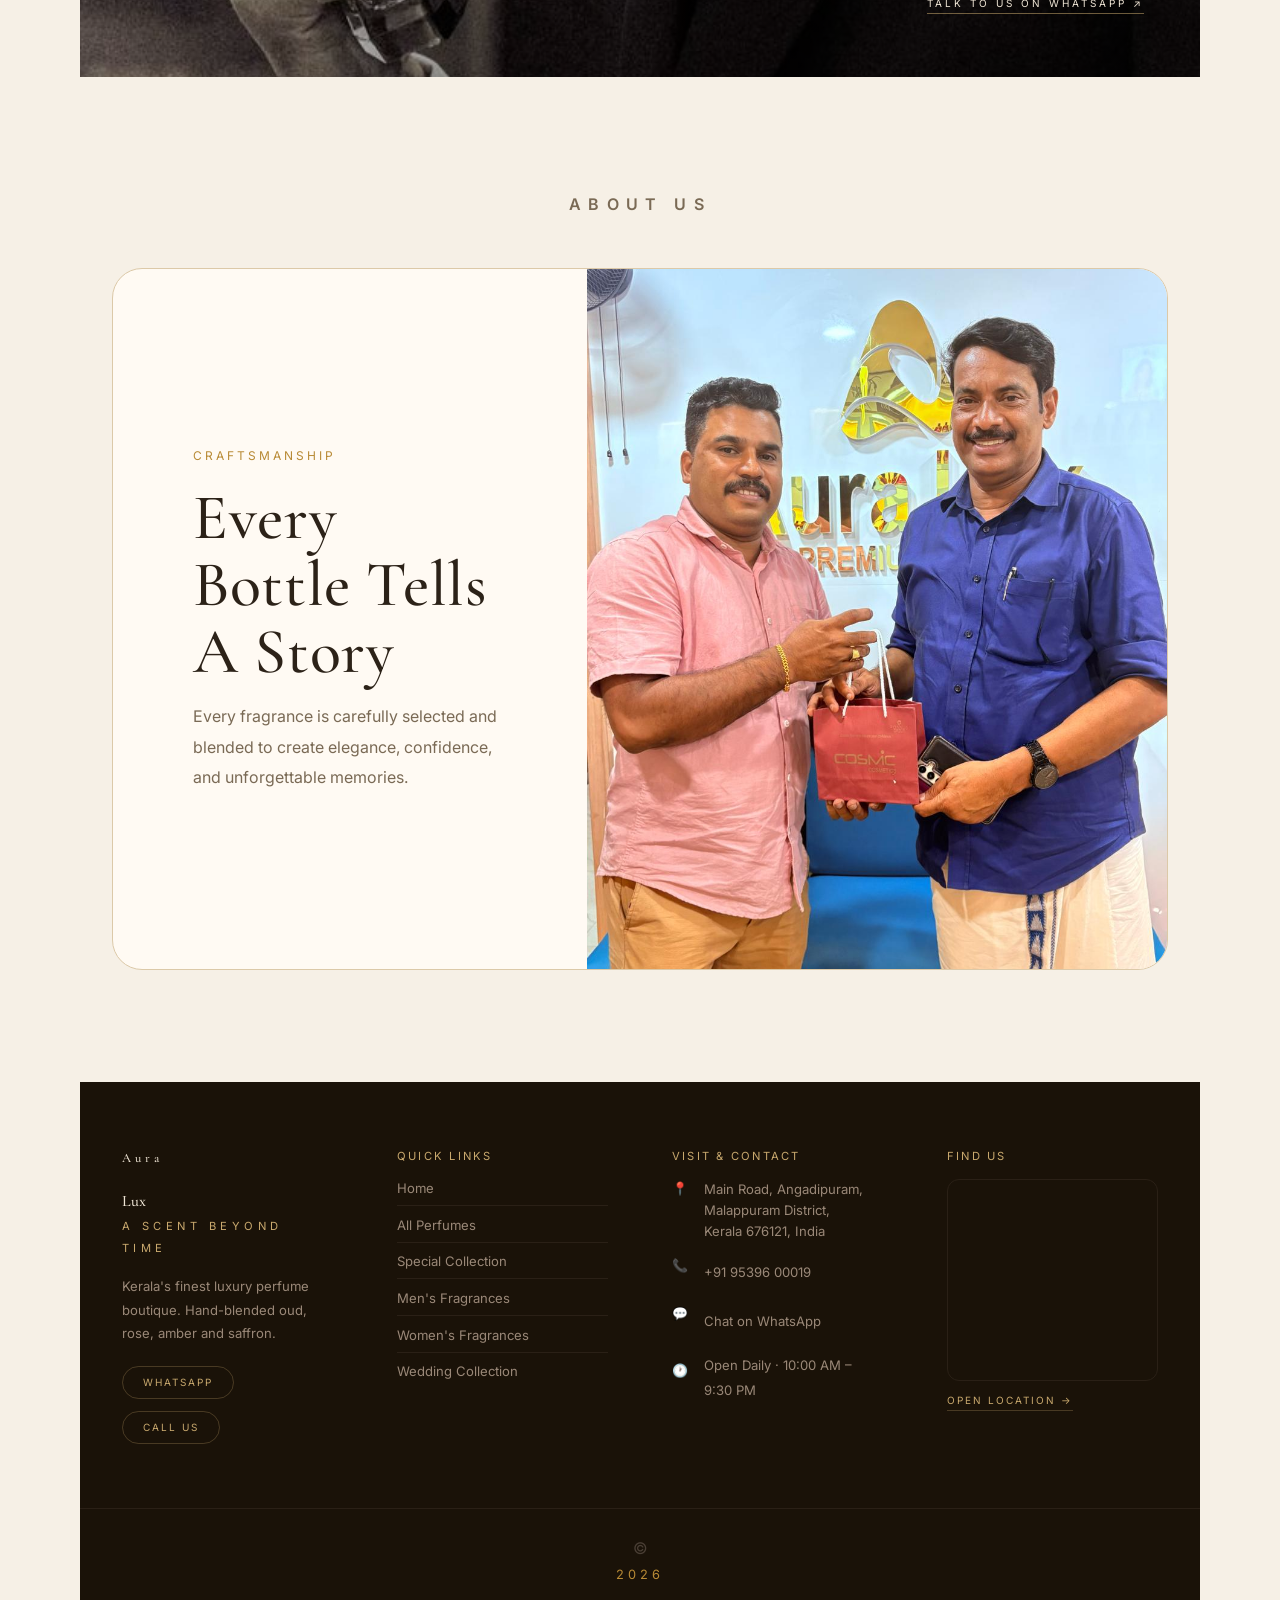
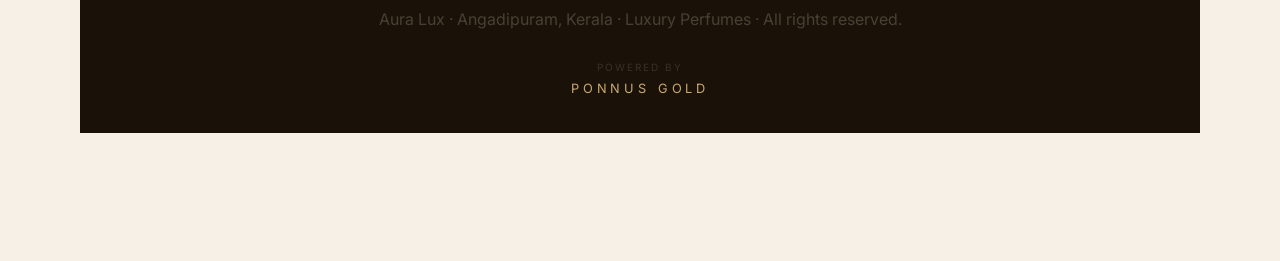
==== commit 3e402275: "update update" ====
--- a/index.html
+++ b/index.html
@@ -84,6 +84,27 @@
   </div>
 </section>
 
+<section class="memory-text-section">
+  <div class="memory-text-container">
+    <h2>
+      WHERE EVERY 
+      <span class="memory-pill">
+        <img src="assets/womencategory.jpg" alt="">
+      </span>
+      DROP IS A <br>
+
+      PORTAL 
+      <span class="memory-pill vertical">
+        <img src="assets/goldenmirage.png" alt="">
+      </span>
+      TO A HIDDEN 
+
+      <span class="perfume-icon">🧴</span>
+      WORLD
+    </h2>
+  </div>
+</section>
+
   <div style="height:3rem;background:var(--bg);"></div>
   <section class="section" style="padding-bottom:0">
     <div class="section-head">
@@ -194,25 +215,10 @@
     </div>
 
   </div>
-</section>
-
-  <section class="section">
-    <div class="section-head">
-      <div>
-        <p class="eyebrow">Curated Pairings</p>
-        <h3>Exclusive Combo Collections</h3>
-        <p class="section-subtitle">Curated fragrance pairings crafted for every mood.</p>
-      </div>
-    </div>
-    <div id="comboScroll" class="hscroll combo-scroll"></div>
-    <div class="luxury-strip">
-  <p class="strip-tag">Crafted with Passion</p>
-  <p class="strip-quote">"Every bottle holds a memory waiting to be made."</p>
-  <p class="strip-sub">— Hand-blended in Kerala</p>
-</div>
+
   </section>
   <div class="editorial-banner">
-  <img src="assets/ourcollection.png" alt="The Ritual">
+  <img src="assets/add.png" alt="The Ritual">
   <div class="editorial-overlay"></div>
   <div class="editorial-text">
     <p class="editorial-tag">The Ritual</p>
@@ -224,6 +230,51 @@
   </div>
 </div>
 
+</section>
+
+  <section class="section">
+    <div class="section-head">
+      <div>
+        <p class="eyebrow">Curated Pairings</p>
+        <h3>Exclusive Combo Collections</h3>
+        <p class="section-subtitle">Curated fragrance pairings crafted for every mood.</p>
+      </div>
+    </div>
+    <div id="comboScroll" class="hscroll combo-scroll"></div>
+    
+    
+    \<section class="luxury-info-grid">
+  
+      <section class="fragrance-editorial">
+  <p class="editorial-small">Product Standard Qualities</p>
+  <h2>The Art Of Fine Fragrance</h2>
+
+  <div class="fragrance-layout">
+    <div class="fragrance-copy top-copy">
+      <h4>Fragrance That Lasts</h4>
+      <p>Crafted with rich perfume oils to leave a soft, memorable trail from day to night.</p>
+    </div>
+
+    <img class="fragrance-img img-one" src="assets/auranoir.png" alt="Aura Lux Perfume">
+
+    <div class="fragrance-copy middle-copy">
+      <h4>Highly Blended Notes</h4>
+      <p>Oud, amber, florals, musk, and vanilla are balanced to create depth and elegance.</p>
+    </div>
+
+    <img class="fragrance-img img-two" src="assets/goldenmirage.png" alt="Aura Lux Perfume">
+
+    <div class="fragrance-copy bottom-copy">
+  <h4>Made For Every Moment</h4>
+  <p>From daily wear to gifting and special evenings, every scent is designed with purpose.</p>
+</div>
+
+</section>
+
+<div class="lux-divider">
+  <span></span>
+</div>
+
   <section class="section">
     <div class="section-head">
       <div><p class="eyebrow">Perfume Sets</p><h3>Our Collections</h3></div>
@@ -232,7 +283,7 @@
     <div id="setsScroll1" class="hscroll"></div>
   </section>
   <div class="editorial-banner">
-  <img src="assets/girlspraying.jpg" alt="The Craft">
+  <img src="assets/hero2.jpg" alt="The Craft">
   <div class="editorial-overlay"></div>
   <div class="editorial-text">
     <p class="editorial-tag">The Craftsmanship</p>
@@ -281,29 +332,88 @@
   </div>
 </div>
 
-  <div class="about-grid">
-
-  <div class="about-text fade-in">
-
-    <p class="eyebrow" id="aboutTag">Our Journey</p>
-
-    <h4 id="aboutTitle">
-      Luxury Begins With Emotion
-    </h4>
-
-    <p id="aboutDesc">
-      Aura Lux was born from a passion for timeless fragrances crafted to leave unforgettable impressions.
-    </p>
-
-    <div class="about-dots"></div>
-
-  </div>
-
-  <div class="about-img fade-in">
-    <img id="aboutImage" src="assets/here1.jpeg" alt="" loading="lazy">
-  </div>
-
-</div>
+<section class="about-slider-section" id="about">
+
+  <p class="about-main-tag">About Us</p>
+
+  <div class="about-slider-box">
+
+    <div class="about-slider-text">
+
+      <p id="aboutTag">Our Journey</p>
+
+      <h2 id="aboutTitle">
+        Luxury Begins With Emotion
+      </h2>
+
+      <p id="aboutDesc">
+        Aura Lux was born from a passion for timeless fragrances crafted to leave unforgettable impressions.
+      </p>
+
+    </div>
+
+    <div class="about-slider-image">
+      <img id="aboutImage" src="assets/here1.jpeg" alt="">
+    </div>
+
+  </div>
+
+</section>
+
+<script>
+
+const aboutSlides = [
+
+{
+  image:"assets/here1.jpeg",
+  tag:"Our Journey",
+  title:"Luxury Begins With Emotion",
+  desc:"Aura Lux was born from a passion for timeless fragrances crafted to leave unforgettable impressions."
+},
+
+{
+  image:"assets/here2.jpeg",
+  tag:"Craftsmanship",
+  title:"Every Bottle Tells A Story",
+  desc:"Every fragrance is carefully selected and blended to create elegance, confidence, and unforgettable memories."
+},
+
+{
+  image:"assets/here3.jpeg",
+  tag:"Premium Experience",
+  title:"Inspired By Rare Essences",
+  desc:"From oud to amber and floral notes, Aura Lux brings luxury perfume experiences to Kerala."
+}
+
+];
+
+let currentAbout = 0;
+
+function changeAboutSlide(){
+
+  currentAbout++;
+
+  if(currentAbout >= aboutSlides.length){
+    currentAbout = 0;
+  }
+
+  document.getElementById("aboutImage").src = aboutSlides[currentAbout].image;
+  document.getElementById("aboutTitle").textContent = aboutSlides[currentAbout].title;
+  document.getElementById("aboutDesc").textContent = aboutSlides[currentAbout].desc;
+  document.getElementById("aboutTag").textContent = aboutSlides[currentAbout].tag;
+
+}
+
+setInterval(changeAboutSlide, 4000);
+
+</script>
+
+</body>
+</html>
+
+
+
+
 
 <footer>
   <div class="foot-grid">
@@ -387,74 +497,4 @@
       try { if (window.AURA && typeof AURA.renderHome === 'function') AURA.renderHome(); } catch(e) { console.error('Home render failed', e); }
     }, 50);
   }
-</script>
-
-<div class="wishlist-sidebar" id="wlSidebar">
-  <div class="wishlist-header">
-    <h3>♡ Saved <span id="wlTitle">0 items</span></h3>
-    <button class="wishlist-close" id="wlClose">✕</button>
-  </div>
-  <div class="wishlist-items" id="wlItems"></div>
-  <div class="wishlist-empty" id="wlEmpty">
-    <div class="wishlist-empty-icon">♡</div>
-    <p>Tap the heart on any perfume to save it here</p>
-  </div>
-  <div class="wishlist-footer" id="wlFooter" style="display:none">
-    <p>Send your wishlist to us on WhatsApp</p>
-    <button class="wishlist-wa-btn" id="wlSendWA">Send Wishlist on WhatsApp ↗</button>
-  </div>
-</div>
-<script>
-
-const aboutSlides = [
-
-{
-  image:"assets/here1.jpeg",
-  tag:"Our Journey",
-  title:"Luxury Begins With Emotion",
-  desc:"Aura Lux was born from a passion for timeless fragrances crafted to leave unforgettable impressions."
-},
-
-{
-  image:"assets/here2.jpeg",
-  tag:"Craftsmanship",
-  title:"Every Bottle Tells A Story",
-  desc:"Every fragrance is carefully selected and blended to create elegance, confidence, and unforgettable memories."
-},
-
-{
-  image:"assets/here3.jpeg",
-  tag:"Premium Experience",
-  title:"Inspired By Rare Essences",
-  desc:"From oud to amber and floral notes, Aura Lux brings luxury perfume experiences to Kerala."
-}
-
-];
-
-let currentAbout = 0;
-
-const aboutImage = document.getElementById("aboutImage");
-const aboutTitle = document.getElementById("aboutTitle");
-const aboutDesc = document.getElementById("aboutDesc");
-const aboutTag = document.getElementById("aboutTag");
-
-function changeAboutSlide(){
-
-  currentAbout++;
-
-  if(currentAbout >= aboutSlides.length){
-    currentAbout = 0;
-  }
-
-  aboutImage.src = aboutSlides[currentAbout].image;
-  aboutTitle.textContent = aboutSlides[currentAbout].title;
-  aboutDesc.textContent = aboutSlides[currentAbout].desc;
-  aboutTag.textContent = aboutSlides[currentAbout].tag;
-}
-
-setInterval(changeAboutSlide, 4000);
-
-</script>
-</body>
-</html>
-
+</script>
--- a/styles.css
+++ b/styles.css
@@ -361,6 +361,41 @@
   .hero-split-text { padding: 2rem 1.25rem; gap: 1rem; }
   .hero-split-title { font-size: 2.2rem; }
   .hero-branch { width: 120px; }
+}
+.lux-divider{
+  width:100%;
+  padding:4rem 0 2rem;
+  display:flex;
+  justify-content:center;
+  align-items:center;
+}
+
+.lux-divider span{
+  width:72%;
+  height:1px;
+  background:linear-gradient(
+    to right,
+    transparent,
+    rgba(184,138,53,.25),
+    #b88a35,
+    rgba(184,138,53,.25),
+    transparent
+  );
+
+  position:relative;
+}
+
+.lux-divider span::before{
+  content:"✦";
+  position:absolute;
+  left:50%;
+  top:50%;
+  transform:translate(-50%,-55%);
+  font-size:.9rem;
+  color:#b88a35;
+  background:#f5efe6;
+  padding:0 1rem;
+  letter-spacing:.2em;
 }
 
 
@@ -604,210 +639,6 @@
 .why-card h4 { font-size: 1.2rem; margin-bottom: .75rem; background: var(--gradient-gold); -webkit-background-clip: text; background-clip: text; -webkit-text-fill-color: transparent; }
 .why-card p { font-size: .85rem; color: var(--muted-fg); line-height: 1.7; }
 
-/* ───────────────── ABOUT SECTION ───────────────── */
-
-.about {
-  padding: 7rem 2.5rem;
-  background: var(--gradient-card);
-  scroll-margin-top: 5rem;
-}
-
-.about-inner {
-  max-width: 1280px;
-  margin: 0 auto;
-}
-
-.about h3 {
-  font-size: 3rem;
-  margin-bottom: 3rem;
-  text-align: center;
-  color: var(--fg);
-  letter-spacing: .02em;
-}
-
-/* Grid Layout */
-.about-grid {
-  display: grid;
-  grid-template-columns: 1fr 1fr;
-  gap: 3rem;
-  align-items: stretch;
-  margin-block: 2.5rem;
-}
-
-/* Text Card */
-.about-text {
-  display: flex;
-  flex-direction: column;
-  justify-content: center;
-  gap: 1.2rem;
-
-  padding: 3rem;
-
-  background: linear-gradient(
-    145deg,
-    #fdf9f1,
-    #f5ead8
-  );
-
-  border-radius: 1.5rem;
-  border: 1px solid rgba(212,166,79,.15);
-
-  box-shadow:
-    0 20px 50px rgba(60,40,20,.08),
-    inset 0 1px 0 rgba(255,255,255,.5);
-
-  position: relative;
-  overflow: hidden;
-}
-
-/* Luxury Quote Symbol */
-.about-text::before {
-  content: '"';
-  font-family: 'Cormorant Garamond', serif;
-  font-size: 10rem;
-  color: var(--gold1);
-  opacity: .08;
-  position: absolute;
-  top: -2rem;
-  left: 1.2rem;
-  line-height: 1;
-  pointer-events: none;
-}
-
-/* Small Top Label */
-.about-text .eyebrow {
-  margin-bottom: .3rem;
-}
-
-/* Heading */
-.about-text h4 {
-  font-size: 2rem;
-  font-weight: 400;
-  line-height: 1.2;
-  color: var(--fg);
-  letter-spacing: .01em;
-  position: relative;
-  z-index: 2;
-}
-
-/* Paragraph */
-.about-text p {
-  color: var(--muted-fg);
-  line-height: 1.9;
-  font-size: .95rem;
-  position: relative;
-  z-index: 2;
-  font-family: 'Inter', sans-serif;
-}
-
-/* Image Container */
-.about-img {
-  position: relative;
-  min-height: 520px;
-  border-radius: 1.5rem;
-  overflow: hidden;
-  border: 1px solid rgba(212,166,79,.18);
-
-  background:
-    linear-gradient(var(--card),var(--card)) padding-box,
-    var(--gradient-gold) border-box;
-
-  box-shadow:
-    0 25px 60px rgba(60,40,20,.15);
-
-  transition:
-    transform .5s ease,
-    box-shadow .5s ease;
-}
-
-/* Hover Effect */
-.about-img:hover {
-  transform: translateY(-4px);
-
-  box-shadow:
-    0 35px 80px rgba(60,40,20,.22);
-}
-
-/* Image */
-.about-img img {
-  width: 100%;
-  height: 100%;
-  object-fit: cover;
-  position: absolute;
-  inset: 0;
-  transition: transform 1s ease;
-}
-
-.about-img:hover img {
-  transform: scale(1.03);
-}
-
-/* Slider Dots */
-.about-dots {
-  display: flex;
-  gap: .6rem;
-  padding-top: 1.2rem;
-}
-
-.about-dots button {
-  height: 4px;
-  width: 10px;
-  border-radius: 9999px;
-  background: var(--muted);
-  border: none;
-  cursor: pointer;
-  transition: all .35s ease;
-}
-
-.about-dots button.active {
-  width: 36px;
-  background: var(--gradient-gold);
-}
-
-/* ───────────────── MOBILE ───────────────── */
-
-@media (max-width: 768px) {
-
-  .about {
-    padding: 4rem 1.25rem;
-  }
-
-  .about h3 {
-    font-size: 2.2rem;
-    margin-bottom: 2rem;
-  }
-
-  .about-grid {
-    grid-template-columns: 1fr;
-    gap: 1.5rem;
-    margin-block: 2rem;
-  }
-
-  .about-text {
-    padding: 2rem 1.5rem;
-    border-radius: 1.25rem;
-  }
-
-  .about-text h4 {
-    font-size: 1.5rem;
-  }
-
-  .about-text p {
-    font-size: .82rem;
-    line-height: 1.8;
-  }
-
-  .about-img {
-    min-height: 340px;
-    border-radius: 1.25rem;
-  }
-
-  .about-text::before {
-    font-size: 7rem;
-    top: -1rem;
-  }
-}
-
 /* ── Wishlist ── */
 .wishlist-overlay { display: none; position: fixed; inset: 0; background: rgba(0,0,0,.35); z-index: 190; }
 .wishlist-overlay.show { display: block; }
@@ -1056,7 +887,7 @@
 .card .img-wrap img {
   width: 100% !important;
   height: 100% !important;
-  object-fit: cover !important;
+  object-fit: contain !important;
   object-position: center !important;
   display: block !important;
 }
@@ -1143,3 +974,603 @@
   text-transform: uppercase;
 }
 
+.card {
+  transition: transform .35s ease, box-shadow .35s ease;
+}
+
+.card:hover {
+  transform: translateY(-8px);
+}
+
+.card .img-wrap {
+  transition: box-shadow .35s ease, transform .35s ease;
+}
+
+.card:hover .img-wrap {
+  box-shadow: 0 22px 55px rgba(120, 80, 30, .18);
+}
+.card {
+  opacity: 0;
+  transform: translateY(18px);
+  animation: cardReveal .6s ease forwards;
+}
+
+@keyframes cardReveal {
+  to {
+    opacity: 1;
+    transform: translateY(0);
+  }
+}
+
+.card:nth-child(2) { animation-delay: .05s; }
+.card:nth-child(3) { animation-delay: .1s; }
+.card:nth-child(4) { animation-delay: .15s; }
+
+.lux-cursor-glow {
+  position: fixed;
+  width: 220px;
+  height: 220px;
+  border-radius: 50%;
+  pointer-events: none;
+  z-index: 1;
+  background: radial-gradient(circle, rgba(202,162,74,.16), transparent 65%);
+  transform: translate(-50%, -50%);
+  transition: opacity .2s ease;
+}
+
+.nav,
+.filters,
+.card,
+.fab,
+footer {
+  position: relative;
+  z-index: 2;
+}
+/* Strong interactive store effects */
+
+.card {
+  transition: transform .35s ease, box-shadow .35s ease, filter .35s ease !important;
+}
+
+.card:hover {
+  transform: translateY(-14px) scale(1.025) !important;
+  box-shadow: 0 30px 80px rgba(80, 45, 10, .28) !important;
+  filter: brightness(1.03);
+}
+
+.card .img-wrap img {
+  transition: transform .45s ease, filter .45s ease !important;
+}
+
+.card:hover .img-wrap img {
+  transform: scale(1.08) translateY(-8px) !important;
+  filter: drop-shadow(0 22px 22px rgba(0,0,0,.22)) !important;
+}
+
+.btn-buy {
+  transition: transform .25s ease, box-shadow .25s ease !important;
+}
+
+.btn-buy:hover {
+  transform: translateY(-3px) !important;
+  box-shadow: 0 14px 30px rgba(138,104,38,.35) !important;
+}
+
+/* ABOUT SLIDER SECTION */
+
+.about-slider-section{
+  max-width:1500px;
+  margin:7rem auto;
+  padding:0 2rem;
+}
+
+.about-main-tag{
+  text-align:center;
+  color:#b88a35;
+  letter-spacing:.45em;
+  text-transform:uppercase;
+  margin-bottom:3rem;
+  font-size:22px;
+  font-weight:600;
+}
+
+.about-slider-box{
+  display:grid;
+  grid-template-columns:.9fr 1.1fr;
+  background:#fffaf3;
+  border:1px solid #dcc9a8;
+  border-radius:30px;
+  overflow:hidden;
+}
+
+.about-slider-text{
+  padding:5rem;
+  display:flex;
+  flex-direction:column;
+  justify-content:center;
+}
+
+.about-slider-text p:first-child{
+  color:#b88a35;
+  letter-spacing:.25em;
+  text-transform:uppercase;
+  font-size:.75rem;
+}
+
+.about-slider-text h2{
+  font-family:'Cormorant Garamond',serif;
+  font-size:4rem;
+  line-height:1.05;
+  margin:1rem 0;
+  color:#2c2218;
+}
+
+.about-slider-text p:last-child{
+  color:#7a6a55;
+  line-height:1.9;
+  font-size:1rem;
+}
+
+.about-slider-image img{
+  width:100%;
+  height:700px;
+  object-fit:cover;
+  display:block;
+}
+
+@media(max-width:900px){
+
+  .about-slider-box{
+    grid-template-columns:1fr;
+  }
+
+  .about-slider-text{
+    padding:2rem;
+  }
+
+  .about-slider-text h2{
+    font-size:2.5rem;
+  }
+
+  .about-slider-image img{
+    height:420px;
+  }
+
+}
+
+.luxury-info-grid {
+  max-width: 1350px;
+  margin: 2rem auto;
+  padding: 2rem 2rem;
+  background: transparent;
+}
+
+.luxury-info-main {
+  max-width: 760px;
+  margin: 0 auto 5rem;
+  text-align: center;
+  background: transparent;
+  padding: 0;
+}
+
+.luxury-info-row {
+  display: grid;
+  grid-template-columns: repeat(2, 1fr);
+  gap: 8rem;
+}
+
+.luxury-info-card {
+  background: transparent;
+  padding: 0;
+}
+
+.luxury-info-grid span {
+  display: block;
+  color: #b88a35;
+  letter-spacing: .3em;
+  font-size: .8rem;
+  margin-bottom: 1rem;
+}
+
+.luxury-info-grid h3,
+.luxury-info-grid h4 {
+  font-size: 2.6rem;
+  line-height: 1.1;
+  color: #2c2218;
+  margin-bottom: 1.2rem;
+}
+
+.luxury-info-grid p {
+  color: #7a6a55;
+  font-size: 1rem;
+  line-height: 1.9;
+}
+
+@media(max-width: 768px) {
+  .luxury-info-row {
+    grid-template-columns: 1fr;
+    gap: 3rem;
+  }
+
+  .luxury-info-grid h3,
+  .luxury-info-grid h4 {
+    font-size: 2rem;
+  }
+}
+
+.fragrance-editorial {
+  max-width: 1300px;
+  margin: 2rem auto;
+  padding: 2rem 2rem;
+  background: #f7efe5;
+}
+
+.fragrance-editorial .editorial-small {
+  text-align: center;
+  color: #b88a35;
+  letter-spacing: .28em;
+  text-transform: uppercase;
+  font-size: .75rem;
+}
+
+.fragrance-editorial h2 {
+  text-align: center;
+  font-size: 4rem;
+  line-height: 1;
+  margin: .8rem 0 4rem;
+}
+
+.fragrance-layout {
+  position: relative;
+  display: grid;
+  grid-template-columns: 1fr .9fr 1fr;
+  gap: 2rem;
+  align-items: center;
+}
+
+.fragrance-img {
+  width: 100%;
+  height: 360px;
+  object-fit: cover;
+}
+
+.img-one {
+  grid-column: 1 / 2;
+  grid-row: 2;
+}
+
+.img-two {
+  grid-column: 3 / 4;
+  grid-row: 1 / 3;
+}
+
+.fragrance-copy {
+  max-width: 320px;
+}
+
+.fragrance-copy h4 {
+  font-size: 1.5rem;
+  margin-bottom: .7rem;
+}
+
+.fragrance-copy p {
+  color: #7a6a55;
+  line-height: 1.8;
+}
+
+.top-copy {
+  grid-column: 1 / 2;
+  grid-row: 1;
+}
+
+.middle-copy {
+  grid-column: 2 / 3;
+  grid-row: 1 / 3;
+}
+
+.bottom-copy {
+  grid-column: 2 / 3;
+  grid-row: 3;
+}
+
+@media(max-width: 900px) {
+  .fragrance-layout {
+    grid-template-columns: 1fr;
+  }
+
+  .img-one,
+  .img-two,
+  .top-copy,
+  .middle-copy,
+  .bottom-copy {
+    grid-column: auto;
+    grid-row: auto;
+  }
+
+  .fragrance-editorial h2 {
+    font-size: 2.6rem;
+  }
+}
+.fragrance-editorial{
+  position:relative;
+  overflow:hidden;
+}
+
+/* giant faded background text */
+.fragrance-editorial::before{
+  content:"AURA LUX";
+  position:absolute;
+  top:120px;
+  left:50%;
+  transform:translateX(-50%);
+  font-size:10rem;
+  font-weight:700;
+  letter-spacing:.25em;
+  color:rgba(184,138,53,0.04);
+  white-space:nowrap;
+  pointer-events:none;
+}
+
+/* luxury gold line */
+.fragrance-editorial h2::after{
+  content:"";
+  display:block;
+  width:120px;
+  height:1px;
+  background:#b88a35;
+  margin:1.5rem auto 0;
+  opacity:.5;
+}
+
+/* image styling */
+.fragrance-img{
+  border-radius:18px;
+  box-shadow:
+  0 20px 50px rgba(0,0,0,.08);
+  transition:transform .5s ease;
+}
+
+.fragrance-img:hover{
+  transform:translateY(-10px);
+}
+
+/* decorative numbers */
+.fragrance-copy span{
+  font-size:1rem;
+  font-weight:600;
+  color:#b88a35;
+  letter-spacing:.35em;
+  margin-bottom:1.5rem;
+}
+
+/* luxury heading */
+.fragrance-copy h4{
+  font-size:2rem;
+  line-height:1.1;
+  margin-bottom:1rem;
+}
+
+/* better paragraph */
+.fragrance-copy p{
+  font-size:1.02rem;
+  line-height:2;
+  color:#6e5f4d;
+}
+
+/* decorative divider */
+.middle-copy{
+  position:relative;
+}
+
+.middle-copy::before{
+  content:"";
+  position:absolute;
+  left:-60px;
+  top:20px;
+  width:1px;
+  height:180px;
+  background:linear-gradient(to bottom,
+  transparent,
+  #b88a35,
+  transparent);
+}
+
+/* subtle floating glow */
+.img-two{
+  position:relative;
+}
+
+.img-two::after{
+  content:"";
+  position:absolute;
+  inset:-20px;
+  background:radial-gradient(rgba(184,138,53,.12), transparent 70%);
+  z-index:-1;
+}
+
+.card h4 {
+  font-size: .95rem !important;
+  line-height: 1.25 !important;
+  font-family: 'Inter', sans-serif !important;
+  font-weight: 600 !important;
+  white-space: nowrap !important;
+  overflow: hidden !important;
+  text-overflow: ellipsis !important;
+}
+
+.card .img-wrap {
+  aspect-ratio: 1 / 1 !important;
+}
+.top-copy {
+  grid-column: 1 / 2 !important;
+  grid-row: 1 !important;
+  align-self: end !important;
+  margin-bottom: 1.5rem !important;
+}
+
+.img-one {
+  grid-column: 1 / 2 !important;
+  grid-row: 2 / 4 !important;
+}
+
+.middle-copy {
+  grid-column: 2 / 3 !important;
+  grid-row: 2 !important;
+  align-self: center !important;
+}
+
+.img-two {
+  grid-column: 3 / 4 !important;
+  grid-row: 1 / 3 !important;
+}
+
+.bottom-copy {
+  grid-column: 3 / 4 !important;
+  grid-row: 3 !important;
+  align-self: start !important;
+  margin-top: 1.5rem !important;
+}
+
+.memory-text-section{
+  padding:70px 7% 40px;
+  margin-top:90px;
+  overflow:hidden;
+}
+
+.memory-text-container{
+  width:100%;
+  display:flex;
+  justify-content:center;
+  align-items:center;
+}
+
+.memory-text-container h2{
+  font-family:"Cormorant Garamond", serif;
+  font-size:82px;
+  line-height:1.05;
+  font-weight:300;
+  color:#111;
+  letter-spacing:-3px;
+  max-width:1600px;
+}
+
+.memory-text-container .line{
+  display:block;
+  white-space:nowrap;
+}
+
+/* horizontal image */
+.memory-pill{
+  display:inline-flex;
+  width:210px;
+  height:85px;
+  border-radius:60px;
+  overflow:hidden;
+  vertical-align:middle;
+  margin:0 14px;
+}
+
+/* vertical image */
+.memory-pill.vertical{
+  width:110px;
+  height:150px;
+  border-radius:60px;
+}
+
+.memory-pill img{
+  width:100%;
+  height:100%;
+  object-fit:cover;
+}
+
+.perfume-icon{
+  font-size:55px;
+  vertical-align:middle;
+  margin-left:10px;
+}
+/* mobile */
+@media(max-width:768px){
+
+  .memory-text-container h2{
+    font-size:15vw;
+    letter-spacing:-2px;
+  }
+
+  .memory-pill{
+    width:120px;
+    height:50px;
+  }
+
+  .memory-pill.vertical{
+    width:70px;
+    height:100px;
+  }
+}
+
+.memory-text-container h2{
+  font-size:82px;
+  line-height:1.25;
+  letter-spacing:-3px;
+}
+
+.memory-text-container .line{
+  display:block;
+  white-space:nowrap;
+}
+
+/* ===== MEMORY TEXT SECTION FIX ===== */
+
+.memory-text-section{
+  padding:70px 7% 40px;
+  margin-top:40px;
+  overflow:hidden;
+}
+
+.memory-text-container{
+  width:100%;
+  display:flex;
+  justify-content:center;
+}
+
+.memory-text-container h2{
+  font-family:"Cormorant Garamond", serif !important;
+  font-size:82px !important;
+  line-height:1.1 !important;
+  font-weight:300 !important;
+  color:#111 !important;
+  letter-spacing:-3px !important;
+}
+
+.memory-text-container .line{
+  display:block;
+  white-space:nowrap;
+}
+
+.memory-pill{
+  display:inline-flex !important;
+  width:210px !important;
+  height:85px !important;
+  border-radius:60px !important;
+  overflow:hidden !important;
+  vertical-align:middle;
+  margin:0 14px;
+}
+
+.memory-pill.vertical{
+  width:110px !important;
+  height:150px !important;
+  border-radius:60px !important;
+}
+
+.memory-pill img{
+  width:100% !important;
+  height:100% !important;
+  object-fit:cover !important;
+  display:block;
+}
+
+.perfume-icon{
+  font-size:55px;
+  vertical-align:middle;
+  margin-left:10px;
+}
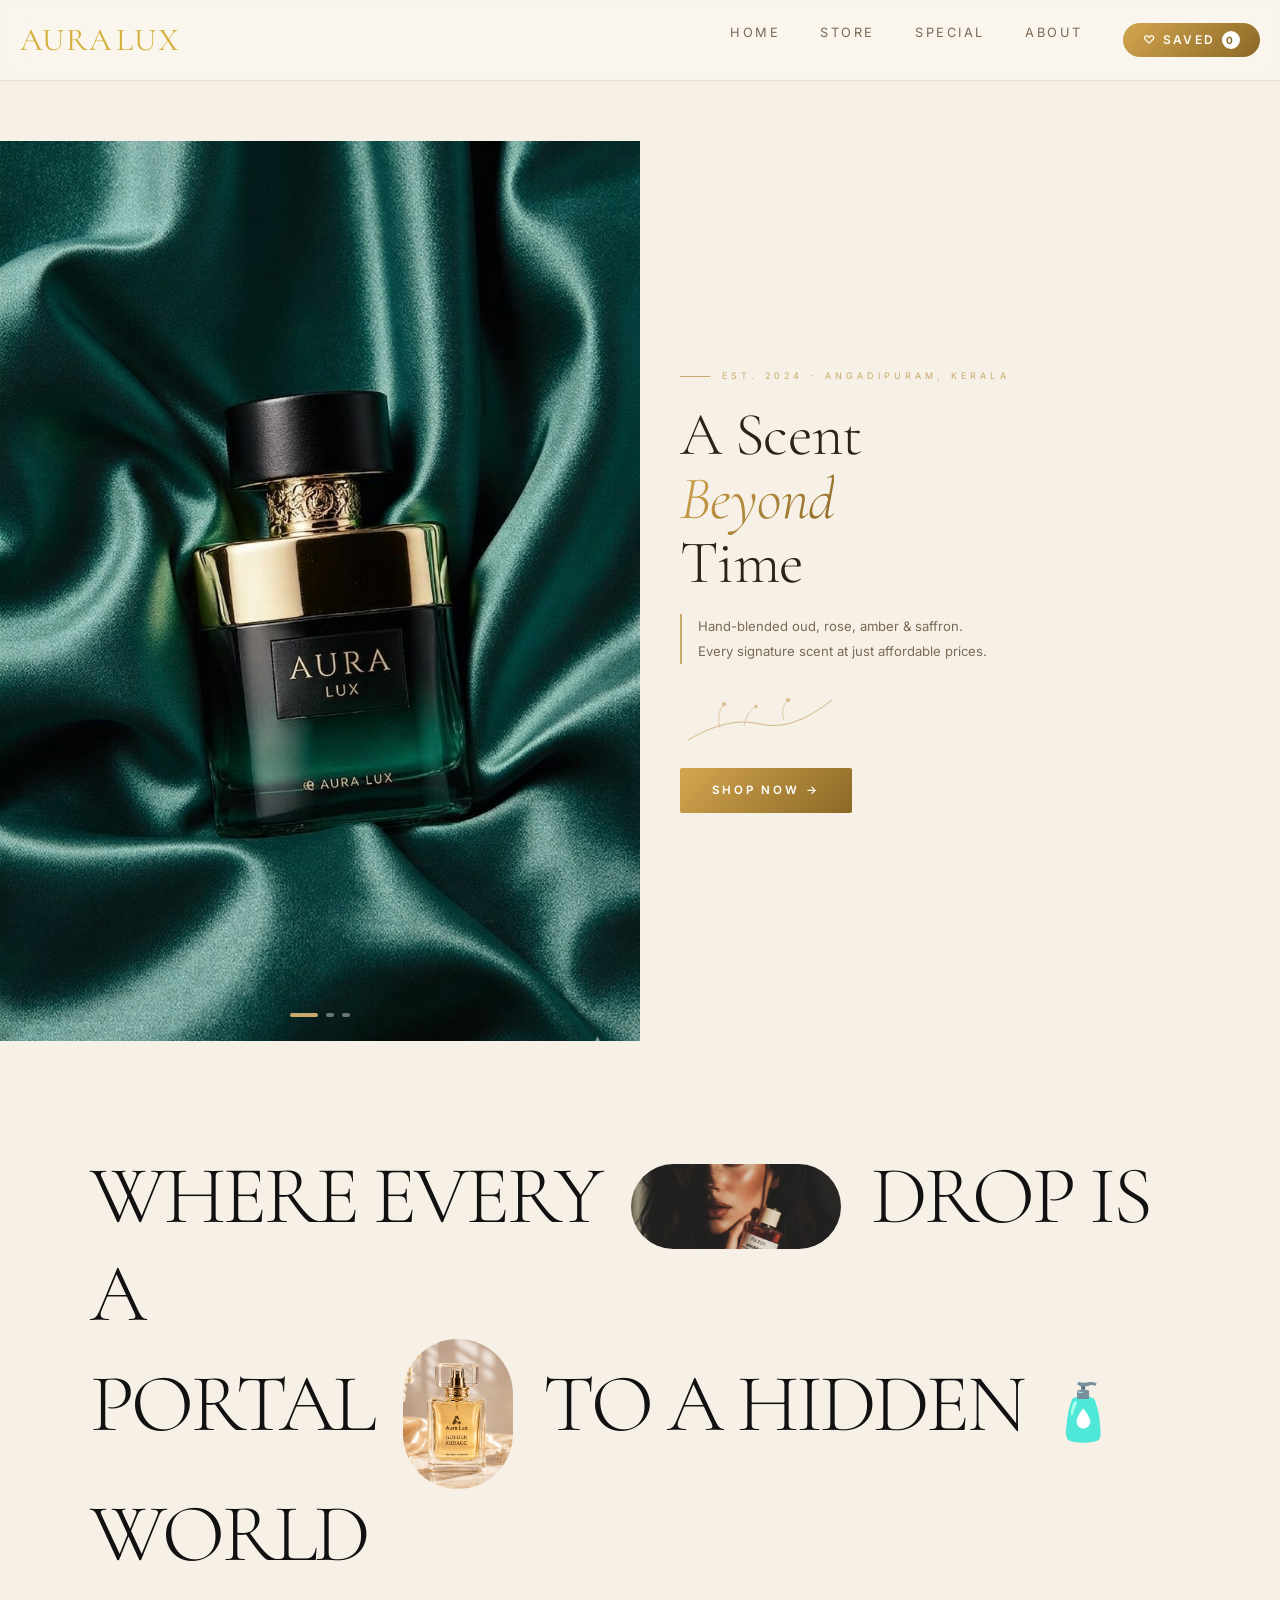
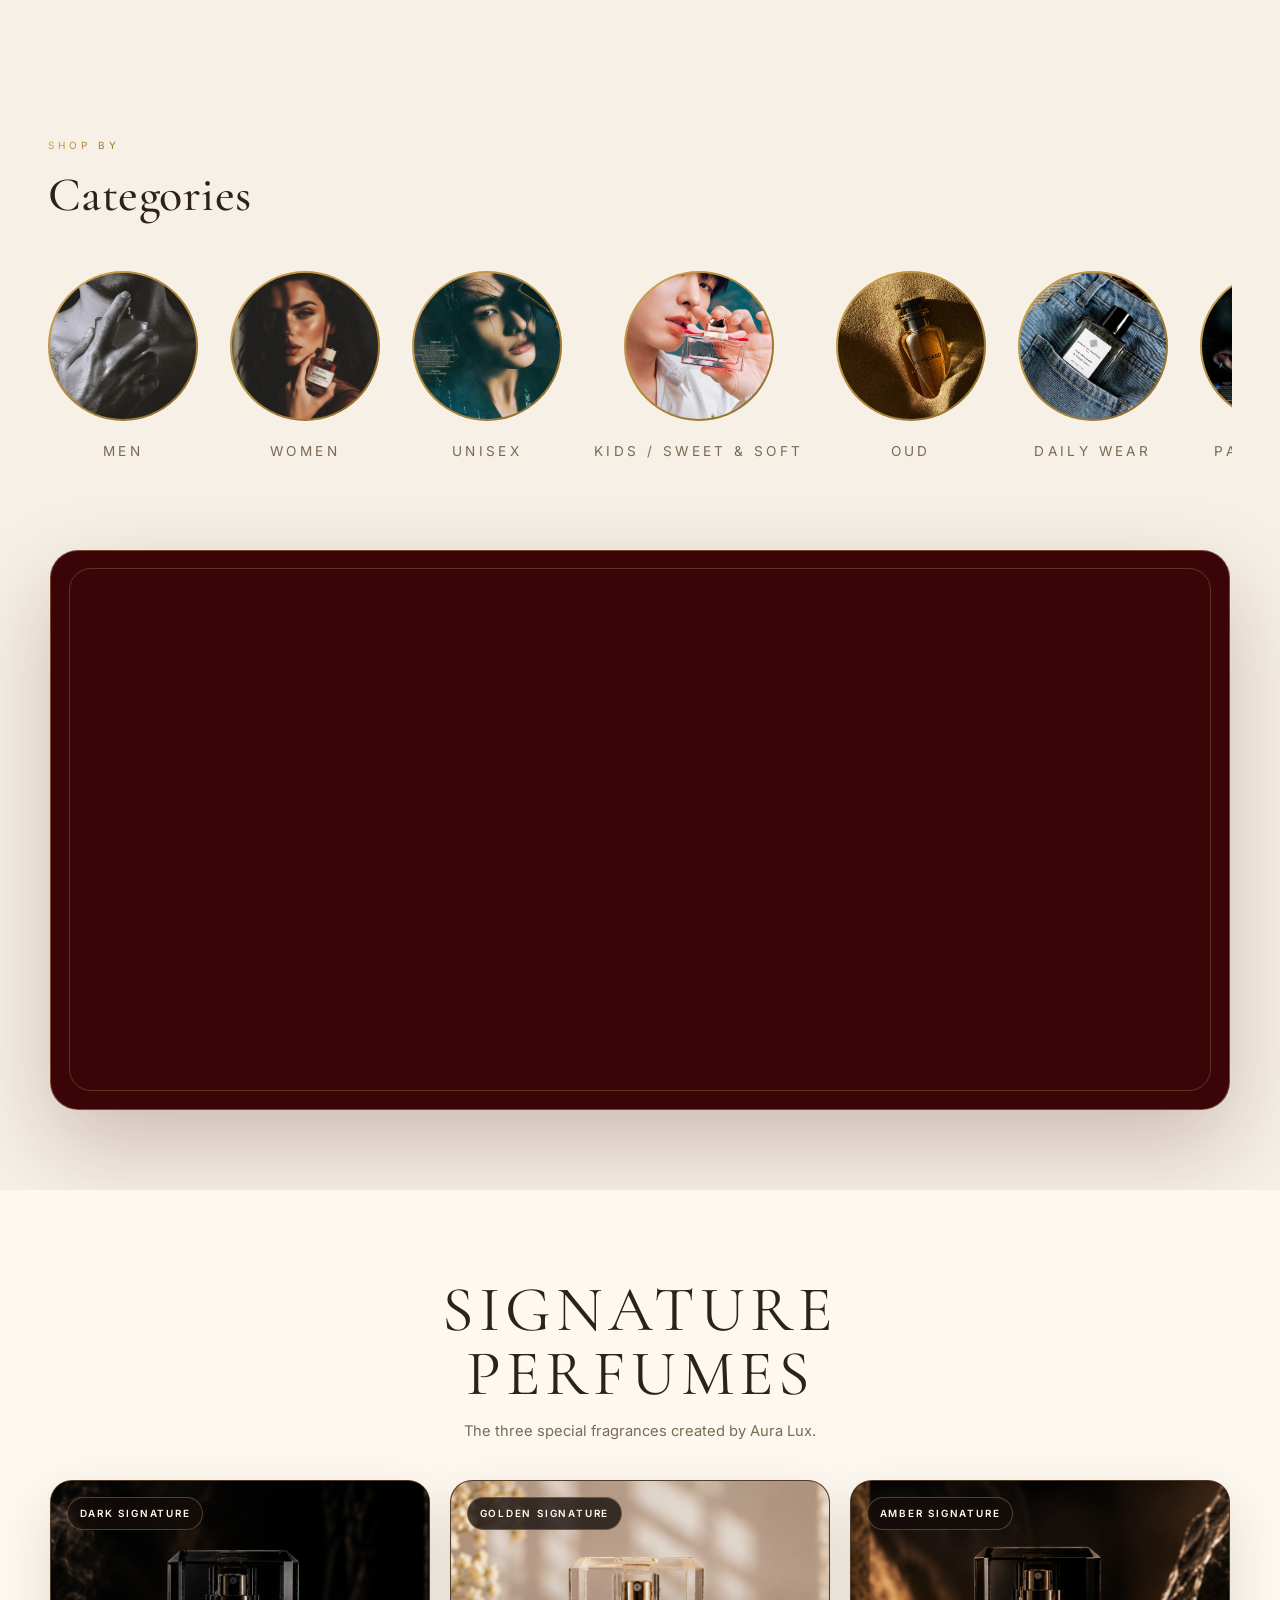
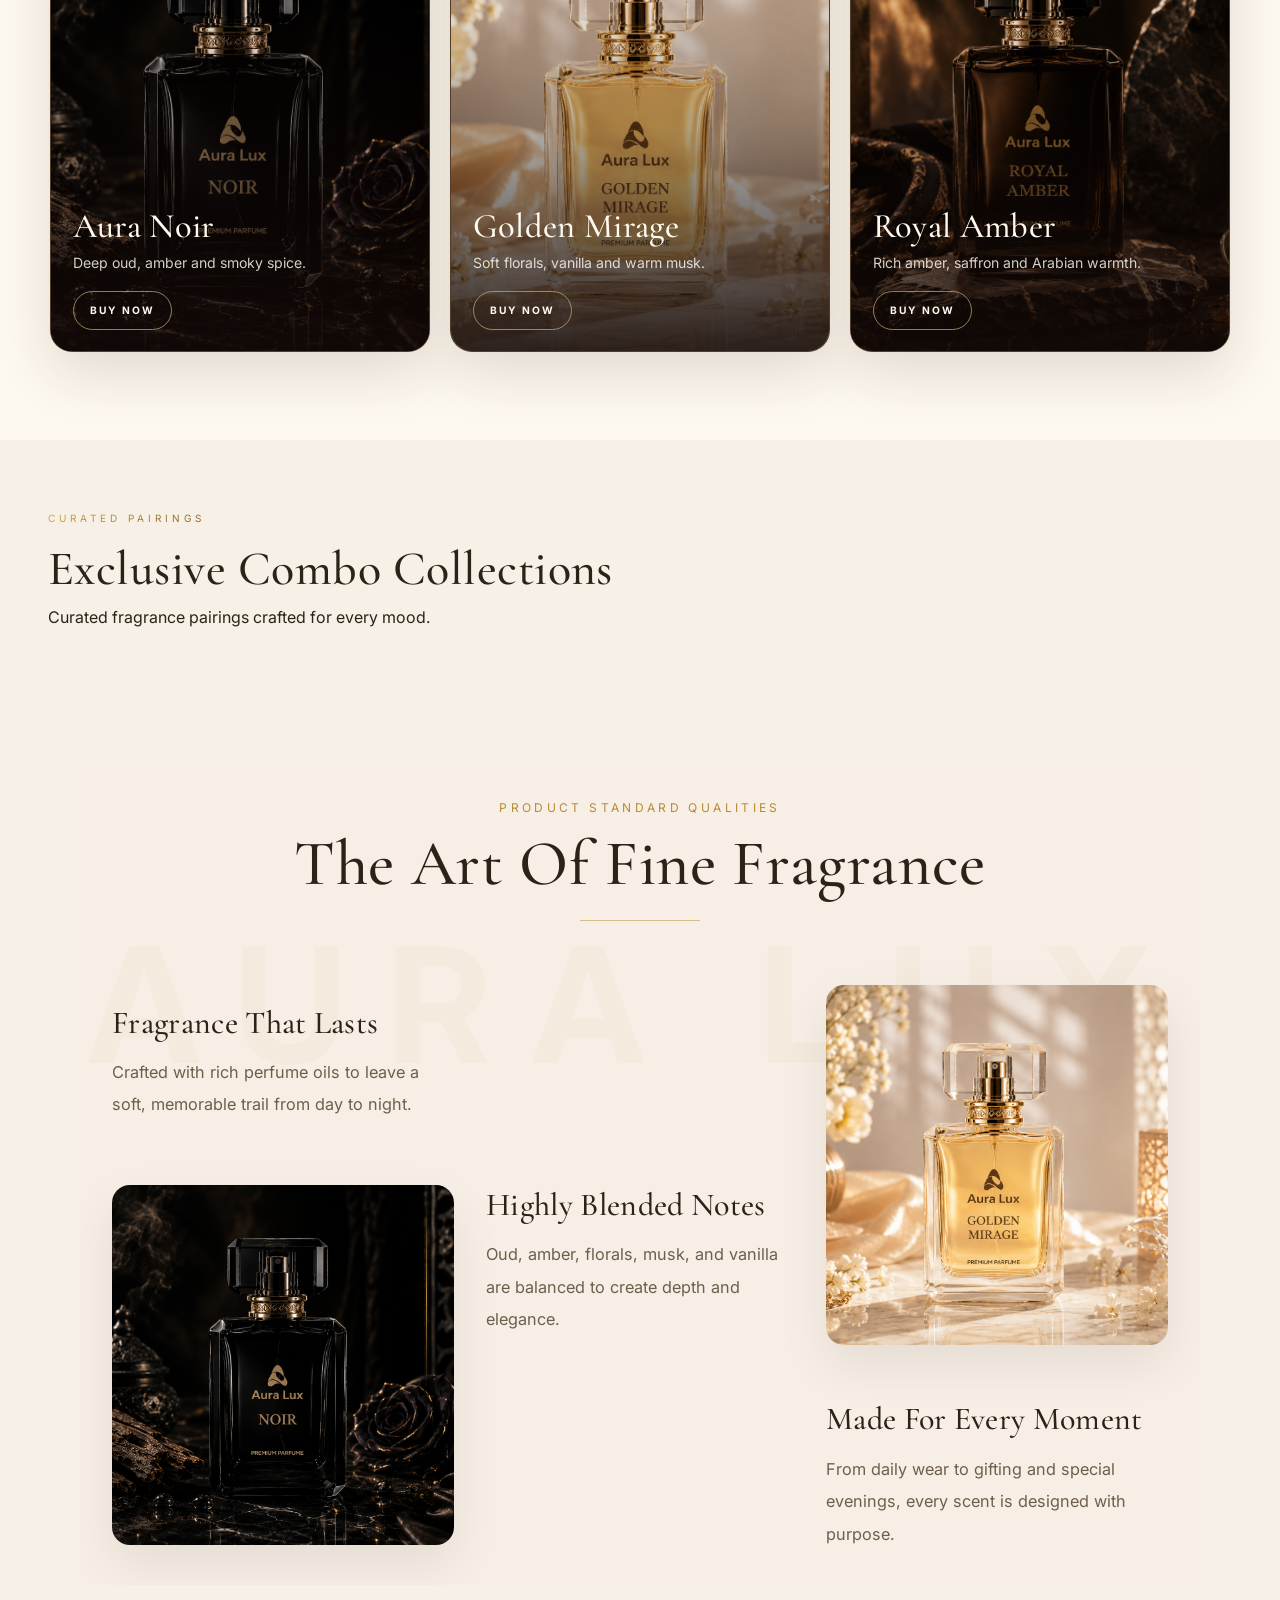
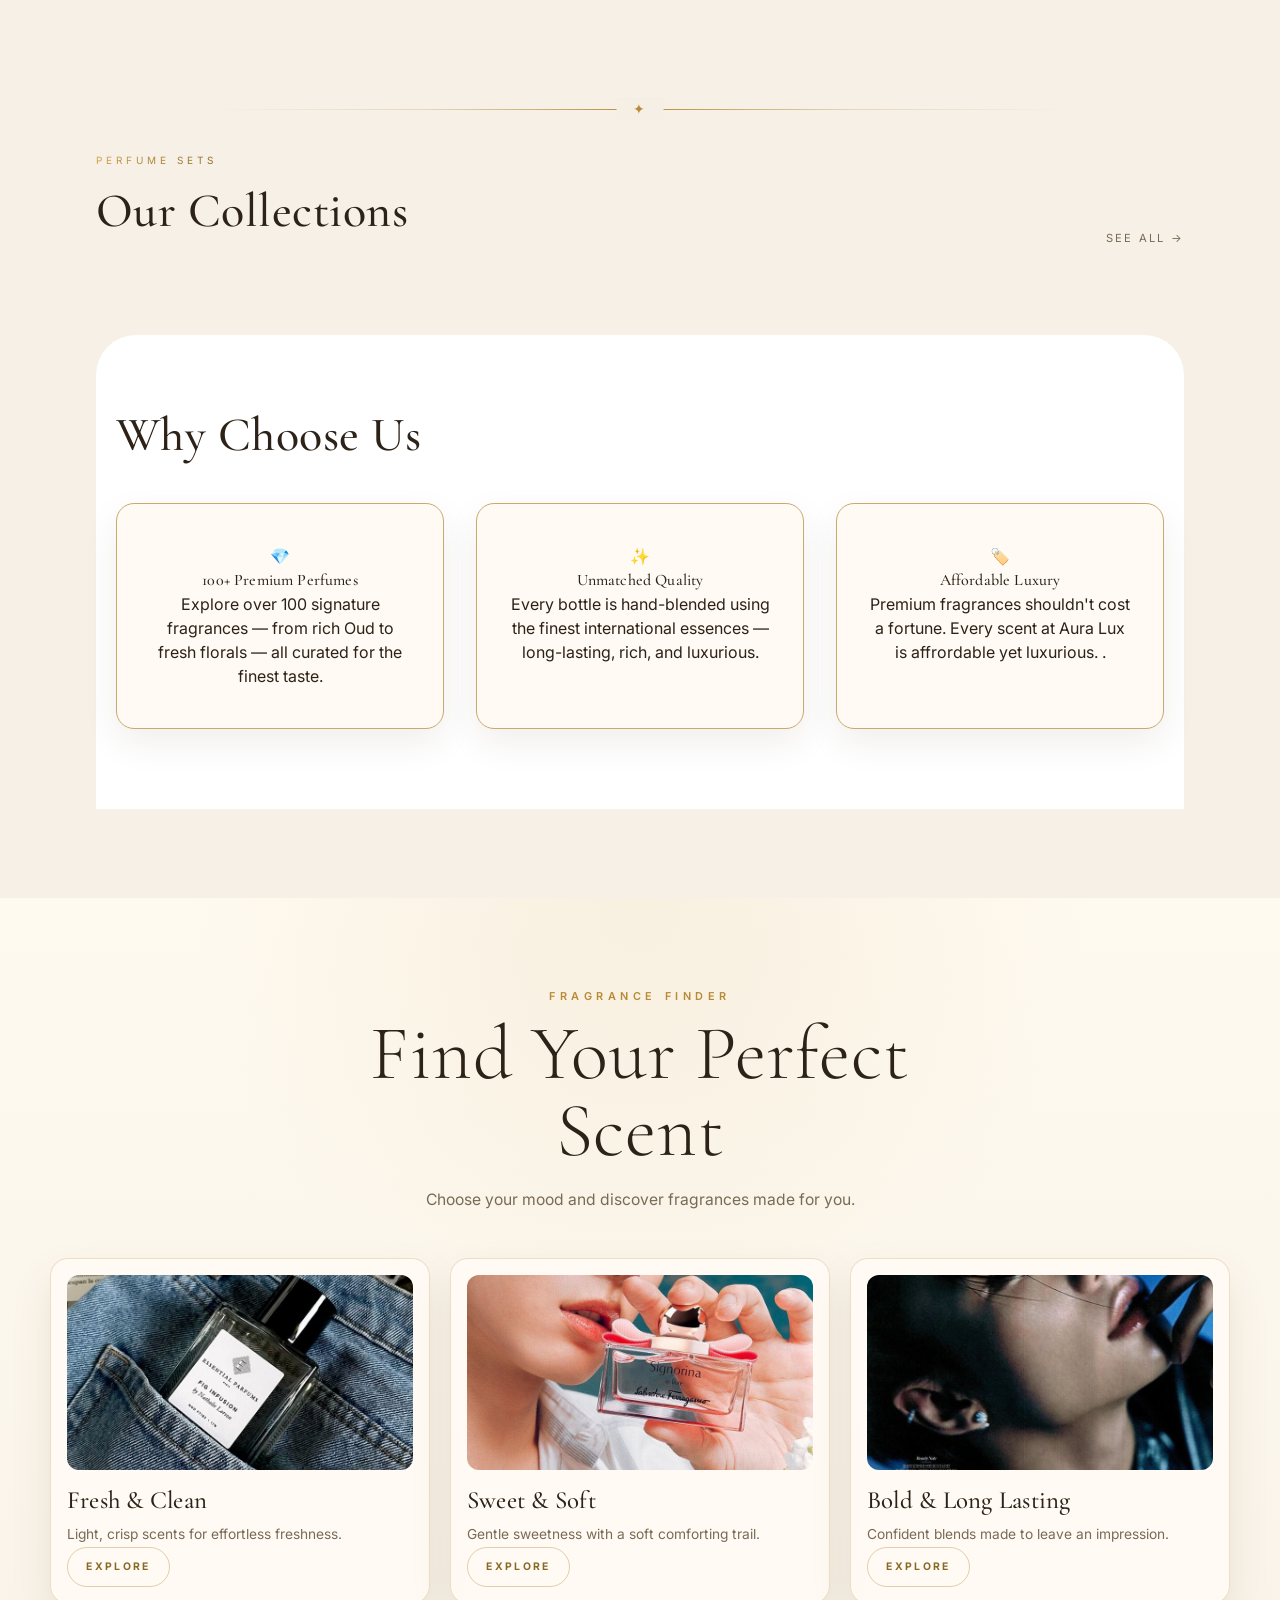
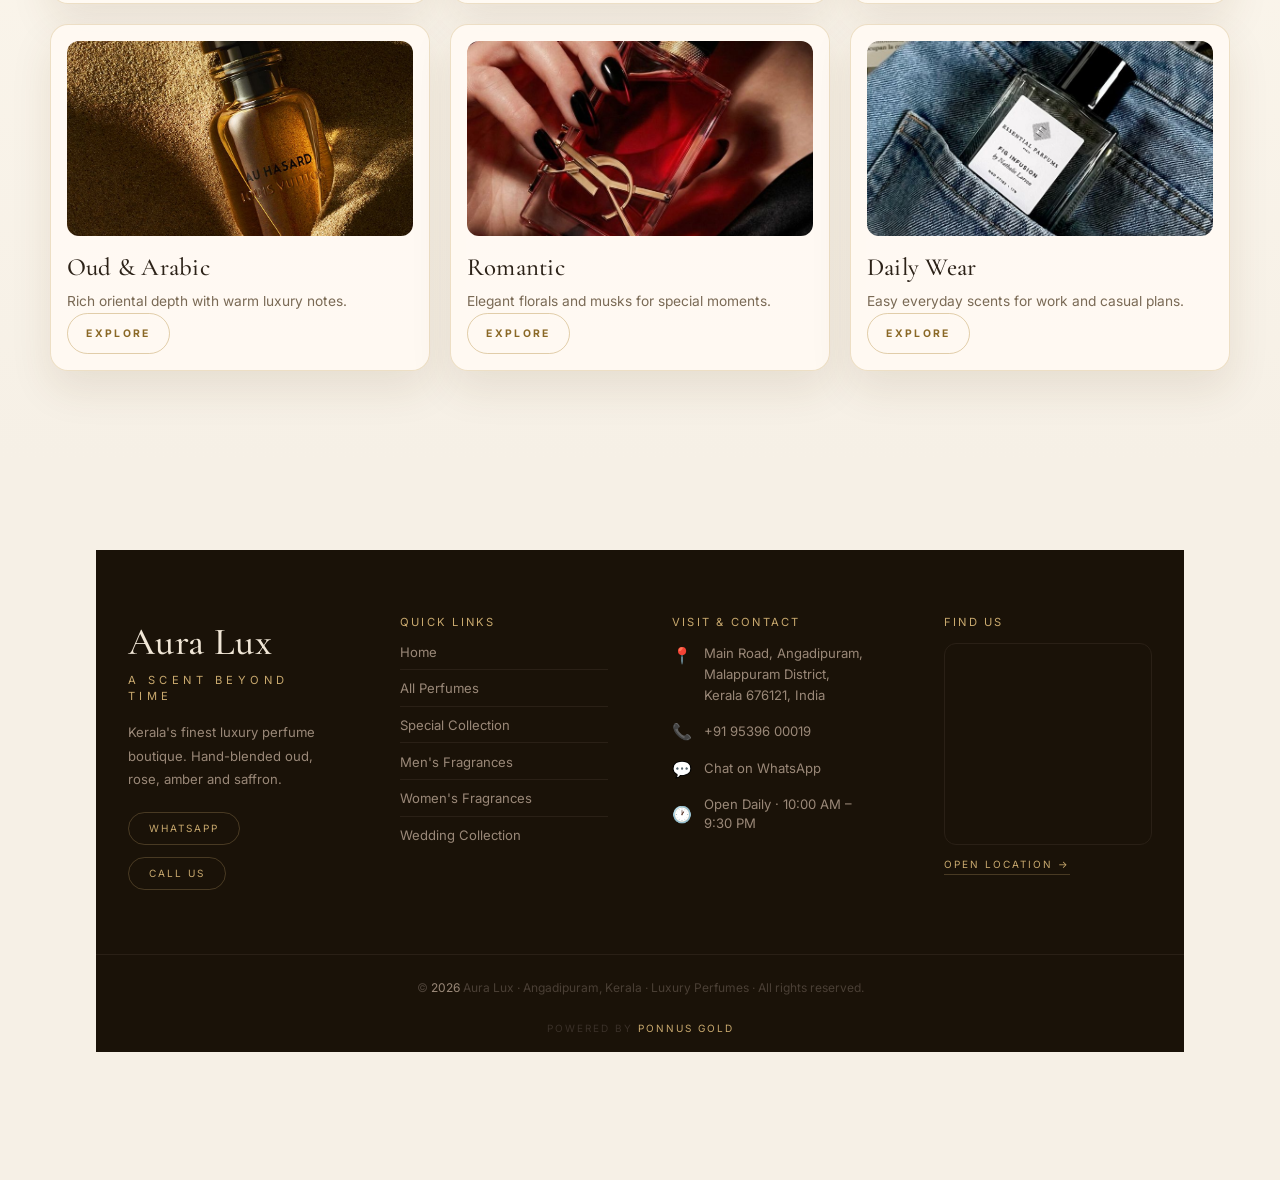
==== commit 2ce62dc4: "Aura Lux redesign update" ====
--- a/index.html
+++ b/index.html
@@ -1,4 +1,4 @@
-﻿<!doctype html>
+<!doctype html>
 <html lang="en">
 <head>
 <meta charset="utf-8">
@@ -125,111 +125,69 @@
       <a class="cat" href="store.html?cat=Romantic"><div class="cat-circle"><div><img src="assets/romanticcategory.jpg" alt="Romantic" loading="lazy"></div></div><span>Romantic</span></a>
       <a class="cat" href="store.html?cat=Others"><div class="cat-circle"><div><img src="assets/otherscategory.jpg" alt="Others" loading="lazy"></div></div><span>Others</span></a>
     </div>
-    <div class="botanical-strip">
-  <div class="botanical-inner">
-    <div class="botanical-left">
-      <svg viewBox="0 0 200 60" fill="none" xmlns="http://www.w3.org/2000/svg">
-        <path d="M0 30 Q50 10 100 30 Q150 50 200 30" stroke="#c9a96e" stroke-width="1" fill="none" opacity="0.6"/>
-        <path d="M20 30 Q40 15 55 22" stroke="#c9a96e" stroke-width="0.8" fill="none" opacity="0.5"/>
-        <path d="M60 28 Q75 12 88 20" stroke="#c9a96e" stroke-width="0.8" fill="none" opacity="0.5"/>
-        <path d="M110 32 Q125 48 138 40" stroke="#c9a96e" stroke-width="0.8" fill="none" opacity="0.5"/>
-        <path d="M145 30 Q160 14 175 22" stroke="#c9a96e" stroke-width="0.8" fill="none" opacity="0.5"/>
-        <circle cx="55" cy="22" r="2" fill="#c9a96e" opacity="0.4"/>
-        <circle cx="88" cy="20" r="1.5" fill="#c9a96e" opacity="0.4"/>
-        <circle cx="138" cy="40" r="2" fill="#c9a96e" opacity="0.4"/>
-        <circle cx="175" cy="22" r="1.5" fill="#c9a96e" opacity="0.4"/>
-        <circle cx="100" cy="30" r="3" fill="#c9a96e" opacity="0.6"/>
-      </svg>
-    </div>
-    <div class="botanical-text">
-      <p class="botanical-tag">Est. 2024 · Angadipuram, Kerala</p>
-      <p class="botanical-quote">Where every scent tells a story</p>
-    </div>
-    <div class="botanical-right">
-      <svg viewBox="0 0 200 60" fill="none" xmlns="http://www.w3.org/2000/svg">
-        <path d="M200 30 Q150 10 100 30 Q50 50 0 30" stroke="#c9a96e" stroke-width="1" fill="none" opacity="0.6"/>
-        <path d="M180 30 Q160 15 145 22" stroke="#c9a96e" stroke-width="0.8" fill="none" opacity="0.5"/>
-        <path d="M140 28 Q125 12 112 20" stroke="#c9a96e" stroke-width="0.8" fill="none" opacity="0.5"/>
-        <path d="M90 32 Q75 48 62 40" stroke="#c9a96e" stroke-width="0.8" fill="none" opacity="0.5"/>
-        <path d="M55 30 Q40 14 25 22" stroke="#c9a96e" stroke-width="0.8" fill="none" opacity="0.5"/>
-        <circle cx="145" cy="22" r="2" fill="#c9a96e" opacity="0.4"/>
-        <circle cx="112" cy="20" r="1.5" fill="#c9a96e" opacity="0.4"/>
-        <circle cx="62" cy="40" r="2" fill="#c9a96e" opacity="0.4"/>
-        <circle cx="25" cy="22" r="1.5" fill="#c9a96e" opacity="0.4"/>
-        <circle cx="100" cy="30" r="3" fill="#c9a96e" opacity="0.6"/>
-      </svg>
-    </div>
-  </div>
-</div>
   </section>
 
-  <section style="background:#fdf8f0;padding:5rem 1.25rem;">
-  <div style="max-width:1100px;margin:0 auto;">
+  <section class="aura-offer-section" aria-label="Limited time Aura Lux perfume offer">
+    <div class="aura-offer-card">
+      <div class="aura-offer-image aura-offer-image-left">
+        <img src="assets/menspray.jpg" alt="Aura Lux perfume lifestyle offer" loading="lazy">
+      </div>
+      <div class="aura-offer-image aura-offer-image-right">
+        <img src="assets/goldenmirage.png" alt="Aura Lux premium perfume bottle" loading="lazy">
+      </div>
+      <div class="aura-offer-overlay"></div>
+      <div class="aura-offer-content">
+        <p class="aura-offer-kicker">LIMITED TIME OFFER</p>
+        <h2>Luxury Scents, Special Prices</h2>
+        <p class="aura-offer-copy">Discover Aura Lux premium perfumes and exclusive combo deals with limited-time offers.</p>
+        <p class="aura-offer-discount">UP TO 20% OFF</p>
+        <a class="aura-offer-cta" href="store.html">SHOP OFFERS</a>
+      </div>
+    </div>
+  </section>
+
+  <section class="signature-featured-section">
+  <div class="signature-featured-inner">
     
-    <div style="text-align:center;margin-bottom:3.5rem;">
-      <p style="font-size:9px;letter-spacing:5px;text-transform:uppercase;color:#c9a96e;margin-bottom:.5rem">Featured Collection</p>
-      <h2 style="font-family:'Cormorant Garamond',serif;font-size:3rem;font-weight:400;color:#2c2218;letter-spacing:.05em">SIGNATURE PERFUMES</h2>
-      <p style="font-size:.85rem;color:#7a6a55;margin-top:.75rem">Three masterpieces. Hand-blended in Kerala. Each one a world of its own.</p>
-    </div>
-
-    <!-- Block 1: Image Left, Text Right -->
-    <div class="sig-block" style="display:grid;grid-template-columns:1fr 1fr;border:1px solid #dcc9a8;margin-bottom:2rem;background:#fff;overflow:hidden;">
-      <div style="position:relative;min-height:420px;overflow:hidden;">
-        <img src="assets/auranoir.png" alt="Aura Noir" style="width:100%;height:100%;object-fit:cover;display:block;">
-      </div>
-      <div style="padding:3rem 2.5rem;display:flex;flex-direction:column;justify-content:center;gap:1rem;border-left:1px solid #dcc9a8;">
-        <span style="font-size:9px;letter-spacing:4px;text-transform:uppercase;color:#c9a96e">Men's Perfume</span>
-        <h2 style="font-family:'Cormorant Garamond',serif;font-size:3rem;font-weight:400;color:#2c2218;line-height:1;margin:0">Aura Noir</h2>
-        <p style="font-size:.9rem;color:#7a6a55;font-style:italic;margin:0">Crafted for those who leave an impression.</p>
-        <p style="font-size:.85rem;color:#7a6a55;line-height:1.8;margin:0">Deep woody notes blended with warm amber and refined spice. A statement of quiet power and timeless sophistication. Wear it and let the room remember you.</p>
-        <a href="https://wa.me/919539600019?text=Hi%2C%20I%20want%20to%20buy%20Aura%20Noir" target="_blank" style="display:inline-block;width:fit-content;padding:.85rem 2rem;background:#2c2218;color:#fff;font-size:10px;letter-spacing:3px;text-transform:uppercase;text-decoration:none;margin-top:.5rem">Order on WhatsApp →</a>
-      </div>
-    </div>
-
-    <!-- Block 2: Text Left, Image Right -->
-    <div class="sig-block" style="display:grid;grid-template-columns:1fr 1fr;border:1px solid #dcc9a8;margin-bottom:2rem;background:#fff;overflow:hidden;">
-      <div style="padding:3rem 2.5rem;display:flex;flex-direction:column;justify-content:center;gap:1rem;border-right:1px solid #dcc9a8;">
-        <span style="font-size:9px;letter-spacing:4px;text-transform:uppercase;color:#c9a96e">Women's Perfume</span>
-        <h2 style="font-family:'Cormorant Garamond',serif;font-size:3rem;font-weight:400;color:#2c2218;line-height:1;margin:0">Golden Mirage</h2>
-        <p style="font-size:.9rem;color:#7a6a55;font-style:italic;margin:0">Soft elegance wrapped in mystery.</p>
-        <p style="font-size:.85rem;color:#7a6a55;line-height:1.8;margin:0">Floral sweetness layered with sensual vanilla and musk. An intimate fragrance distilled in a luminous, modern silhouette. For the woman who commands attention without a word.</p>
-        <a href="https://wa.me/919539600019?text=Hi%2C%20I%20want%20to%20buy%20Golden%20Mirage" target="_blank" style="display:inline-block;width:fit-content;padding:.85rem 2rem;background:#2c2218;color:#fff;font-size:10px;letter-spacing:3px;text-transform:uppercase;text-decoration:none;margin-top:.5rem">Order on WhatsApp →</a>
-      </div>
-      <div style="position:relative;min-height:420px;overflow:hidden;">
-        <img src="assets/goldenmirage.png" alt="Golden Mirage" style="width:100%;height:100%;object-fit:cover;display:block;">
-      </div>
-    </div>
-
-    <!-- Block 3: Image Left, Text Right -->
-    <div class="sig-block" style="display:grid;grid-template-columns:1fr 1fr;border:1px solid #dcc9a8;background:#fff;overflow:hidden;">
-      <div style="position:relative;min-height:420px;overflow:hidden;">
-        <img src="assets/royalamber.png" alt="Royal Amber" style="width:100%;height:100%;object-fit:cover;display:block;">
-      </div>
-      <div style="padding:3rem 2.5rem;display:flex;flex-direction:column;justify-content:center;gap:1rem;border-left:1px solid #dcc9a8;">
-        <span style="font-size:9px;letter-spacing:4px;text-transform:uppercase;color:#c9a96e">Arabian Perfume</span>
-        <h2 style="font-family:'Cormorant Garamond',serif;font-size:3rem;font-weight:400;color:#2c2218;line-height:1;margin:0">Royal Amber</h2>
-        <p style="font-size:.9rem;color:#7a6a55;font-style:italic;margin:0">Born from the richness of Arabian nights.</p>
-        <p style="font-size:.85rem;color:#7a6a55;line-height:1.8;margin:0">Smoky oud, golden saffron and luxurious oriental depths. A majestic fragrance for the one who commands attention — in every room, in every season, at every hour.</p>
-        <a href="https://wa.me/919539600019?text=Hi%2C%20I%20want%20to%20buy%20Royal%20Amber" target="_blank" style="display:inline-block;width:fit-content;padding:.85rem 2rem;background:#2c2218;color:#fff;font-size:10px;letter-spacing:3px;text-transform:uppercase;text-decoration:none;margin-top:.5rem">Order on WhatsApp →</a>
-      </div>
-    </div>
-
-  </div>
-
-  </section>
-  <div class="editorial-banner">
-  <img src="assets/add.png" alt="The Ritual">
-  <div class="editorial-overlay"></div>
-  <div class="editorial-text">
-    <p class="editorial-tag">The Ritual</p>
-    <h2 class="editorial-title">A quiet <em>ritual</em> of scent,<br>softness, and presence.</h2>
-    <div class="editorial-links">
-      <a href="store.html">Shop Fragrances ↗</a>
-      <a href="#about">Our Story ↗</a>
-    </div>
-  </div>
-</div>
-
+    <div class="signature-featured-head">
+      <h2>SIGNATURE PERFUMES</h2>
+      <p>The three special fragrances created by Aura Lux.</p>
+    </div>
+
+    <div class="signature-featured-grid">
+      <a class="signature-featured-card reveal" href="https://wa.me/919539600019?text=Hi%2C%20I%20want%20to%20buy%20Aura%20Noir" target="_blank" rel="noreferrer">
+        <img src="assets/auranoir.png" alt="Aura Noir perfume" loading="lazy">
+        <span class="signature-badge">Dark Signature</span>
+        <div class="signature-card-copy">
+          <h3>Aura Noir</h3>
+          <p>Deep oud, amber and smoky spice.</p>
+          <span class="signature-card-button">Buy Now</span>
+        </div>
+      </a>
+
+      <a class="signature-featured-card reveal" href="https://wa.me/919539600019?text=Hi%2C%20I%20want%20to%20buy%20Golden%20Mirage" target="_blank" rel="noreferrer">
+        <img src="assets/goldenmirage.png" alt="Golden Mirage perfume" loading="lazy">
+        <span class="signature-badge">Golden Signature</span>
+        <div class="signature-card-copy">
+          <h3>Golden Mirage</h3>
+          <p>Soft florals, vanilla and warm musk.</p>
+          <span class="signature-card-button">Buy Now</span>
+        </div>
+      </a>
+
+      <a class="signature-featured-card reveal" href="https://wa.me/919539600019?text=Hi%2C%20I%20want%20to%20buy%20Royal%20Amber" target="_blank" rel="noreferrer">
+        <img src="assets/royalamber.png" alt="Royal Amber perfume" loading="lazy">
+        <span class="signature-badge">Amber Signature</span>
+        <div class="signature-card-copy">
+          <h3>Royal Amber</h3>
+          <p>Rich amber, saffron and Arabian warmth.</p>
+          <span class="signature-card-button">Buy Now</span>
+        </div>
+      </a>
+
+
+  </div>
+  </div>
 </section>
 
   <section class="section">
@@ -243,7 +201,7 @@
     <div id="comboScroll" class="hscroll combo-scroll"></div>
     
     
-    \<section class="luxury-info-grid">
+    <section class="luxury-info-grid">
   
       <section class="fragrance-editorial">
   <p class="editorial-small">Product Standard Qualities</p>
@@ -270,6 +228,7 @@
 </div>
 
 </section>
+    </section>
 
 <div class="lux-divider">
   <span></span>
@@ -281,24 +240,11 @@
       <a class="see-more" href="store.html">See All →</a>
     </div>
     <div id="setsScroll1" class="hscroll"></div>
-  </section>
-  <div class="editorial-banner">
-  <img src="assets/hero2.jpg" alt="The Craft">
-  <div class="editorial-overlay"></div>
-  <div class="editorial-text">
-    <p class="editorial-tag">The Craftsmanship</p>
-    <h2 class="editorial-title">Bottled from the<br><em>rarest</em> essences on earth.</h2>
-    <div class="editorial-links">
-      <a href="store.html">Explore Collection ↗</a>
-    </div>
-  </div>
-</div>
 
   <section class="section why-us">
   <div class="section-head">
     <div>
-      <p class="eyebrow">Why Choose Us</p>
-      <h3>The Aura Lux Promise</h3>
+      <h3>Why Choose Us</h3>
     </div>
   </div>
   <div class="why-grid">
@@ -320,92 +266,84 @@
     </div>
   </div>
 </section>
-<div class="editorial-banner">
-  <img src="assets/menspray.jpg" alt="Our Community">
-  <div class="editorial-overlay"></div>
-  <div class="editorial-text">
-    <p class="editorial-tag">Our Community</p>
-    <h2 class="editorial-title">Worn by thousands.<br><em>Remembered</em> by all.</h2>
-    <div class="editorial-links">
-      <a href="https://wa.me/919539600019">Talk to Us on WhatsApp ↗</a>
-    </div>
-  </div>
-</div>
-
-<section class="about-slider-section" id="about">
-
-  <p class="about-main-tag">About Us</p>
-
-  <div class="about-slider-box">
-
-    <div class="about-slider-text">
-
-      <p id="aboutTag">Our Journey</p>
-
-      <h2 id="aboutTitle">
-        Luxury Begins With Emotion
-      </h2>
-
-      <p id="aboutDesc">
-        Aura Lux was born from a passion for timeless fragrances crafted to leave unforgettable impressions.
-      </p>
-
-    </div>
-
-    <div class="about-slider-image">
-      <img id="aboutImage" src="assets/here1.jpeg" alt="">
-    </div>
-
-  </div>
-
+
+<section class="fragrance-finder-section" id="about">
+  <div class="fragrance-finder-inner">
+    <div class="fragrance-finder-head">
+      <p class="fragrance-finder-kicker">Fragrance Finder</p>
+      <h2>Find Your Perfect Scent</h2>
+      <p>Choose your mood and discover fragrances made for you.</p>
+    </div>
+
+    <div class="fragrance-finder-grid">
+      <a class="fragrance-finder-card" href="store.html?cat=Daily%20Wear">
+        <img src="assets/dailywearcategory.jpg" alt="Fresh and Clean fragrance category" loading="lazy">
+        <h3>Fresh &amp; Clean</h3>
+        <p>Light, crisp scents for effortless freshness.</p>
+        <span>Explore</span>
+      </a>
+
+      <a class="fragrance-finder-card" href="store.html?cat=Kids%20%2F%20Sweet%20%26%20Soft">
+        <img src="assets/kidscategory.jpg" alt="Sweet and Soft fragrance category" loading="lazy">
+        <h3>Sweet &amp; Soft</h3>
+        <p>Gentle sweetness with a soft comforting trail.</p>
+        <span>Explore</span>
+      </a>
+
+      <a class="fragrance-finder-card" href="store.html?cat=Party%20Wear">
+        <img src="assets/partywearcategory.jpg" alt="Bold and Long Lasting fragrance category" loading="lazy">
+        <h3>Bold &amp; Long Lasting</h3>
+        <p>Confident blends made to leave an impression.</p>
+        <span>Explore</span>
+      </a>
+
+      <a class="fragrance-finder-card" href="store.html?cat=Oud">
+        <img src="assets/oudcategory.jpg" alt="Oud and Arabic fragrance category" loading="lazy">
+        <h3>Oud &amp; Arabic</h3>
+        <p>Rich oriental depth with warm luxury notes.</p>
+        <span>Explore</span>
+      </a>
+
+      <a class="fragrance-finder-card" href="store.html?cat=Romantic">
+        <img src="assets/romanticcategory.jpg" alt="Romantic fragrance category" loading="lazy">
+        <h3>Romantic</h3>
+        <p>Elegant florals and musks for special moments.</p>
+        <span>Explore</span>
+      </a>
+
+      <a class="fragrance-finder-card" href="store.html?cat=Daily%20Wear">
+        <img src="assets/dailywearcategory.jpg" alt="Daily Wear fragrance category" loading="lazy">
+        <h3>Daily Wear</h3>
+        <p>Easy everyday scents for work and casual plans.</p>
+        <span>Explore</span>
+      </a>
+    </div>
+  </div>
 </section>
 
 <script>
-
-const aboutSlides = [
-
-{
-  image:"assets/here1.jpeg",
-  tag:"Our Journey",
-  title:"Luxury Begins With Emotion",
-  desc:"Aura Lux was born from a passion for timeless fragrances crafted to leave unforgettable impressions."
-},
-
-{
-  image:"assets/here2.jpeg",
-  tag:"Craftsmanship",
-  title:"Every Bottle Tells A Story",
-  desc:"Every fragrance is carefully selected and blended to create elegance, confidence, and unforgettable memories."
-},
-
-{
-  image:"assets/here3.jpeg",
-  tag:"Premium Experience",
-  title:"Inspired By Rare Essences",
-  desc:"From oud to amber and floral notes, Aura Lux brings luxury perfume experiences to Kerala."
-}
-
-];
-
-let currentAbout = 0;
-
-function changeAboutSlide(){
-
-  currentAbout++;
-
-  if(currentAbout >= aboutSlides.length){
-    currentAbout = 0;
-  }
-
-  document.getElementById("aboutImage").src = aboutSlides[currentAbout].image;
-  document.getElementById("aboutTitle").textContent = aboutSlides[currentAbout].title;
-  document.getElementById("aboutDesc").textContent = aboutSlides[currentAbout].desc;
-  document.getElementById("aboutTag").textContent = aboutSlides[currentAbout].tag;
-
-}
-
-setInterval(changeAboutSlide, 4000);
-
+  (function () {
+    const offerSection = document.querySelector(".aura-offer-section");
+    if (!offerSection) return;
+
+    const revealOffer = () => offerSection.classList.add("is-visible");
+
+    if (!("IntersectionObserver" in window)) {
+      revealOffer();
+      return;
+    }
+
+    const offerObserver = new IntersectionObserver((entries, observer) => {
+      entries.forEach((entry) => {
+        if (entry.isIntersecting) {
+          revealOffer();
+          observer.unobserve(entry.target);
+        }
+      });
+    }, { threshold: 0.28 });
+
+    offerObserver.observe(offerSection);
+  })();
 </script>
 
 </body>
@@ -497,4 +435,4 @@
       try { if (window.AURA && typeof AURA.renderHome === 'function') AURA.renderHome(); } catch(e) { console.error('Home render failed', e); }
     }, 50);
   }
-</script>+</script>
--- a/styles.css
+++ b/styles.css
@@ -364,7 +364,7 @@
 }
 .lux-divider{
   width:100%;
-  padding:4rem 0 2rem;
+  padding:1.75rem 0 1rem;
   display:flex;
   justify-content:center;
   align-items:center;
@@ -396,6 +396,10 @@
   background:#f5efe6;
   padding:0 1rem;
   letter-spacing:.2em;
+}
+
+.lux-divider + .section{
+  padding-top:1.25rem;
 }
 
 
@@ -457,6 +461,406 @@
 .cat span { font-size: .65rem; letter-spacing: .2em; text-transform: uppercase; color: var(--muted-fg); }
 .cat:hover span { color: var(--fg); }
 
+/* Limited offer campaign */
+.aura-offer-section {
+  width: 100vw;
+  margin-left: calc(50% - 50vw);
+  margin-right: calc(50% - 50vw);
+  padding: 4.5rem 1.25rem 5rem;
+  background: #f6f0e6;
+  overflow: hidden;
+}
+
+.aura-offer-card {
+  position: relative;
+  min-height: 560px;
+  max-width: 1180px;
+  margin: 0 auto;
+  border-radius: 28px;
+  overflow: hidden;
+  background: #3b0508;
+  border: 1px solid rgba(201, 169, 110, .42);
+  box-shadow: 0 36px 90px rgba(59, 5, 8, .22);
+  isolation: isolate;
+}
+
+.aura-offer-card::before {
+  content: "";
+  position: absolute;
+  inset: 1.1rem;
+  border: 1px solid rgba(201, 169, 110, .28);
+  border-radius: 22px;
+  z-index: 4;
+  pointer-events: none;
+}
+
+.aura-offer-image {
+  position: absolute;
+  top: 0;
+  bottom: 0;
+  width: 56%;
+  opacity: 0;
+  transition: transform 1.05s cubic-bezier(.2,.72,.2,1), opacity 1.05s ease;
+  will-change: transform, opacity;
+}
+
+.aura-offer-image img {
+  width: 100%;
+  height: 100%;
+  object-fit: cover;
+  filter: saturate(.9) contrast(1.05);
+}
+
+.aura-offer-image-left {
+  left: 0;
+  transform: translateX(-22%);
+}
+
+.aura-offer-image-left img {
+  object-position: center;
+}
+
+.aura-offer-image-right {
+  right: 0;
+  transform: translateX(22%);
+  transition-delay: .16s;
+}
+
+.aura-offer-image-right img {
+  object-position: center;
+}
+
+.aura-offer-overlay {
+  position: absolute;
+  inset: 0;
+  z-index: 2;
+  opacity: 0;
+  background:
+    radial-gradient(circle at 48% 44%, rgba(201, 169, 110, .22), transparent 32%),
+    linear-gradient(90deg, rgba(12, 5, 5, .42), rgba(59, 5, 8, .72) 45%, rgba(6, 4, 4, .82)),
+    rgba(0, 0, 0, .24);
+  transition: opacity .9s ease .46s;
+}
+
+.aura-offer-content {
+  position: absolute;
+  inset: 0;
+  z-index: 5;
+  display: flex;
+  flex-direction: column;
+  align-items: center;
+  justify-content: center;
+  max-width: 760px;
+  margin: 0 auto;
+  padding: 3rem 2rem;
+  text-align: center;
+  color: #fffaf0;
+  opacity: 0;
+  transform: translateY(26px);
+  transition: transform .85s ease .72s, opacity .85s ease .72s;
+}
+
+.aura-offer-kicker {
+  margin-bottom: .9rem;
+  color: #c9a96e;
+  font-size: .68rem;
+  font-weight: 600;
+  letter-spacing: .42em;
+  text-transform: uppercase;
+}
+
+.aura-offer-content h2 {
+  max-width: 720px;
+  color: #fffaf0;
+  font-size: clamp(2.7rem, 6vw, 5.8rem);
+  font-weight: 300;
+  line-height: .95;
+}
+
+.aura-offer-copy {
+  max-width: 560px;
+  margin-top: 1.2rem;
+  color: rgba(255, 250, 240, .84);
+  font-size: .98rem;
+  line-height: 1.9;
+}
+
+.aura-offer-discount {
+  margin-top: 1.6rem;
+  color: #c9a96e;
+  font-family: 'Cormorant Garamond', serif;
+  font-size: clamp(1.7rem, 3.8vw, 3rem);
+  line-height: 1;
+  letter-spacing: .12em;
+  text-transform: uppercase;
+}
+
+.aura-offer-cta {
+  display: inline-flex;
+  align-items: center;
+  justify-content: center;
+  min-height: 46px;
+  margin-top: 1.8rem;
+  padding: .95rem 2rem;
+  border: 1px solid rgba(201, 169, 110, .75);
+  background: rgba(255, 250, 240, .08);
+  color: #fffaf0;
+  font-size: .68rem;
+  font-weight: 600;
+  letter-spacing: .28em;
+  text-transform: uppercase;
+  transition: background .25s ease, color .25s ease, transform .25s ease;
+}
+
+.aura-offer-cta:hover {
+  background: #c9a96e;
+  color: #1b0808;
+  transform: translateY(-2px);
+}
+
+.aura-offer-section.is-visible .aura-offer-image {
+  opacity: 1;
+  transform: translateX(0);
+}
+
+.aura-offer-section.is-visible .aura-offer-overlay,
+.aura-offer-section.is-visible .aura-offer-content {
+  opacity: 1;
+}
+
+.aura-offer-section.is-visible .aura-offer-content {
+  transform: translateY(0);
+}
+
+/* Signature perfume feature tiles */
+.signature-featured-section {
+  width: 100%;
+  padding: clamp(3.5rem, 7vw, 5.5rem) 1.25rem;
+  background: #fdf8f0;
+}
+
+.signature-featured-inner {
+  max-width: 1180px;
+  margin: 0 auto;
+}
+
+.signature-featured-head {
+  max-width: 720px;
+  margin: 0 auto 2.25rem;
+  text-align: center;
+}
+
+.signature-featured-head h2 {
+  color: #2c2218;
+  font-size: clamp(2.4rem, 5vw, 4rem);
+  font-weight: 400;
+  line-height: 1;
+  letter-spacing: .08em;
+}
+
+.signature-featured-head p {
+  margin-top: .85rem;
+  color: #7a6a55;
+  font-size: .92rem;
+  line-height: 1.7;
+}
+
+.signature-featured-grid {
+  display: grid;
+  grid-template-columns: repeat(3, minmax(0, 1fr));
+  gap: 1.25rem;
+}
+
+.signature-featured-card {
+  position: relative;
+  min-height: 470px;
+  overflow: hidden;
+  border-radius: 22px;
+  border: 1px solid rgba(201, 169, 110, .28);
+  background: #23140f;
+  box-shadow: 0 22px 55px rgba(66, 39, 16, .14);
+  opacity: 0;
+  transform: translateY(22px);
+  transition: opacity .65s ease, transform .65s ease, box-shadow .3s ease;
+}
+
+.signature-featured-card.visible {
+  opacity: 1;
+  transform: translateY(0);
+}
+
+.signature-featured-card:nth-child(2) {
+  transition-delay: .08s;
+}
+
+.signature-featured-card:nth-child(3) {
+  transition-delay: .16s;
+}
+
+.signature-featured-card img {
+  width: 100%;
+  height: 100%;
+  min-height: 470px;
+  object-fit: cover;
+  object-position: center;
+  transition: transform .55s ease;
+}
+
+.signature-featured-card::after {
+  content: "";
+  position: absolute;
+  inset: 0;
+  background: linear-gradient(180deg, rgba(0,0,0,.05) 20%, rgba(18, 9, 7, .32) 52%, rgba(18, 9, 7, .88) 100%);
+  pointer-events: none;
+}
+
+.signature-featured-card:hover {
+  box-shadow: 0 28px 70px rgba(66, 39, 16, .2);
+}
+
+.signature-featured-card:hover img {
+  transform: scale(1.045);
+}
+
+.signature-badge {
+  position: absolute;
+  top: 1rem;
+  left: 1rem;
+  z-index: 2;
+  padding: .48rem .72rem;
+  border: 1px solid rgba(201, 169, 110, .34);
+  border-radius: 999px;
+  background: rgba(20, 12, 10, .78);
+  color: #fffaf0;
+  font-size: .62rem;
+  font-weight: 600;
+  letter-spacing: .18em;
+  text-transform: uppercase;
+}
+
+.signature-card-copy {
+  position: absolute;
+  left: 0;
+  right: 0;
+  bottom: 0;
+  z-index: 2;
+  padding: 1.35rem;
+}
+
+.signature-card-copy h3 {
+  color: #fffaf0;
+  font-size: 2.15rem;
+  line-height: 1;
+}
+
+.signature-card-copy p {
+  margin-top: .55rem;
+  color: rgba(255, 250, 240, .82);
+  font-size: .88rem;
+  line-height: 1.6;
+}
+
+.signature-card-button {
+  display: inline-flex;
+  align-items: center;
+  justify-content: center;
+  width: fit-content;
+  margin-top: 1rem;
+  padding: .68rem 1rem;
+  border: 1px solid rgba(201, 169, 110, .72);
+  border-radius: 999px;
+  color: #fffaf0;
+  font-size: .64rem;
+  font-weight: 700;
+  letter-spacing: .22em;
+  text-transform: uppercase;
+}
+
+.signature-featured-card:hover .signature-card-button {
+  background: #c9a96e;
+  color: #1d0f0d;
+}
+
+@media (max-width: 768px) {
+  .signature-featured-grid {
+    grid-template-columns: 1fr;
+  }
+
+  .signature-featured-card,
+  .signature-featured-card img {
+    min-height: 390px;
+  }
+}
+
+@media (prefers-reduced-motion: reduce) {
+  .aura-offer-image,
+  .aura-offer-overlay,
+  .aura-offer-content,
+  .signature-featured-card,
+  .signature-featured-card img {
+    transition: none;
+  }
+}
+
+@media (max-width: 768px) {
+  .aura-offer-section {
+    padding: 3rem 1rem 3.5rem;
+  }
+
+  .aura-offer-card {
+    min-height: 620px;
+    border-radius: 22px;
+  }
+
+  .aura-offer-card::before {
+    inset: .75rem;
+    border-radius: 17px;
+  }
+
+  .aura-offer-image {
+    width: 100%;
+    height: 56%;
+  }
+
+  .aura-offer-image-left {
+    top: 0;
+    bottom: auto;
+    transform: translateX(-28%);
+  }
+
+  .aura-offer-image-right {
+    top: auto;
+    bottom: 0;
+    transform: translateX(28%);
+  }
+
+  .aura-offer-overlay {
+    background:
+      linear-gradient(180deg, rgba(59, 5, 8, .54), rgba(8, 5, 5, .82) 48%, rgba(59, 5, 8, .64)),
+      rgba(0, 0, 0, .22);
+  }
+
+  .aura-offer-content {
+    padding: 2.4rem 1.4rem;
+  }
+
+  .aura-offer-kicker {
+    font-size: .58rem;
+    letter-spacing: .32em;
+  }
+
+  .aura-offer-copy {
+    font-size: .9rem;
+    line-height: 1.75;
+  }
+
+  .aura-offer-cta {
+    width: min(100%, 250px);
+    padding-left: 1.25rem;
+    padding-right: 1.25rem;
+  }
+}
+
 /* ── Horizontal scroll (mobile) ── */
 .hscroll { display: flex; gap: 1rem; overflow-x: auto; padding: 0 0 1rem; scroll-snap-type: x mandatory; -webkit-overflow-scrolling: touch; }
 .hscroll::-webkit-scrollbar { display: none; }
@@ -568,11 +972,31 @@
   align-items: center;
   justify-content: center;
   font-size: 1rem;
+  color: #8a6826;
 }
 
 .btn-heart.liked {
   background: #fff0f0;
   border-color: #e88;
+  color: #9f1f2d;
+}
+
+.btn-heart .heart-icon {
+  width: 17px;
+  height: 17px;
+  display: block;
+}
+
+.btn-heart .heart-icon path {
+  fill: none;
+  stroke: currentColor;
+  stroke-width: 1.9;
+  stroke-linecap: round;
+  stroke-linejoin: round;
+}
+
+.btn-heart.liked .heart-icon path {
+  fill: currentColor;
 }
 
 /* ── Combo Card ── */
@@ -632,12 +1056,45 @@
 .editorial-banner .editorial-links a:hover { color: #c9a96e; }
 
 /* ── Why Us ── */
-.why-grid { display: grid; grid-template-columns: 1fr; gap: 1.25rem; margin-top: 1.5rem; }
-.why-card { background: linear-gradient(var(--card),var(--card)) padding-box, var(--gradient-gold) border-box; border: 1px solid transparent; border-radius: var(--radius); padding: 2rem 1.5rem; text-align: center; box-shadow: var(--shadow-card); transition: transform .3s; }
-.why-card:hover { transform: translateY(-5px); }
-.why-icon { font-size: 2.5rem; margin-bottom: 1rem; }
-.why-card h4 { font-size: 1.2rem; margin-bottom: .75rem; background: var(--gradient-gold); -webkit-background-clip: text; background-clip: text; -webkit-text-fill-color: transparent; }
-.why-card p { font-size: .85rem; color: var(--muted-fg); line-height: 1.7; }
+.why-us{
+  background:#ffffff !important;
+  margin-top:3rem !important;
+  padding:4rem 1.25rem 5rem !important;
+  border-radius:40px 40px 0 0;
+}
+
+.why-us::before,
+.why-us::after{
+  display:none !important;
+}
+
+.why-us .section-head{
+  max-width:1100px;
+  margin:0 auto 2rem !important;
+}
+
+.why-grid{
+  max-width:1100px;
+  margin:0 auto !important;
+  display:grid !important;
+  grid-template-columns:repeat(3,1fr);
+  gap:1.5rem;
+}
+
+.why-card{
+  background:#fffaf3 !important;
+  border:1px solid #c9a96e !important;
+  border-radius:18px !important;
+  padding:2.5rem 2rem !important;
+  text-align:center !important;
+  box-shadow:0 14px 35px rgba(80,45,10,.08) !important;
+}
+
+@media(max-width:768px){
+  .why-grid{
+    grid-template-columns:1fr !important;
+  }
+}
 
 /* ── Wishlist ── */
 .wishlist-overlay { display: none; position: fixed; inset: 0; background: rgba(0,0,0,.35); z-index: 190; }
@@ -1056,86 +1513,143 @@
   box-shadow: 0 14px 30px rgba(138,104,38,.35) !important;
 }
 
-/* ABOUT SLIDER SECTION */
-
-.about-slider-section{
-  max-width:1500px;
-  margin:7rem auto;
-  padding:0 2rem;
-}
-
-.about-main-tag{
-  text-align:center;
-  color:#b88a35;
-  letter-spacing:.45em;
-  text-transform:uppercase;
-  margin-bottom:3rem;
-  font-size:22px;
-  font-weight:600;
-}
-
-.about-slider-box{
-  display:grid;
-  grid-template-columns:.9fr 1.1fr;
-  background:#fffaf3;
-  border:1px solid #dcc9a8;
-  border-radius:30px;
-  overflow:hidden;
-}
-
-.about-slider-text{
-  padding:5rem;
-  display:flex;
-  flex-direction:column;
-  justify-content:center;
-}
-
-.about-slider-text p:first-child{
-  color:#b88a35;
-  letter-spacing:.25em;
-  text-transform:uppercase;
-  font-size:.75rem;
-}
-
-.about-slider-text h2{
-  font-family:'Cormorant Garamond',serif;
-  font-size:4rem;
-  line-height:1.05;
-  margin:1rem 0;
-  color:#2c2218;
-}
-
-.about-slider-text p:last-child{
-  color:#7a6a55;
-  line-height:1.9;
-  font-size:1rem;
-}
-
-.about-slider-image img{
-  width:100%;
-  height:700px;
-  object-fit:cover;
-  display:block;
-}
-
-@media(max-width:900px){
-
-  .about-slider-box{
-    grid-template-columns:1fr;
-  }
-
-  .about-slider-text{
-    padding:2rem;
-  }
-
-  .about-slider-text h2{
-    font-size:2.5rem;
-  }
-
-  .about-slider-image img{
-    height:420px;
-  }
-
+/* Fragrance Finder */
+
+.fragrance-finder-section {
+  width: 100vw;
+  margin: clamp(4rem, 7vw, 7rem) calc(50% - 50vw);
+  padding: clamp(4rem, 7vw, 7rem) 1.25rem;
+  background:
+    radial-gradient(circle at 50% 0%, rgba(201, 169, 110, .13), transparent 34%),
+    linear-gradient(180deg, #fffaf0 0%, #f6f0e6 100%);
+}
+
+.fragrance-finder-inner {
+  max-width: 1180px;
+  margin: 0 auto;
+}
+
+.fragrance-finder-head {
+  max-width: 720px;
+  margin: 0 auto 2.75rem;
+  text-align: center;
+}
+
+.fragrance-finder-kicker {
+  margin-bottom: .75rem;
+  color: #b88a35;
+  font-size: .68rem;
+  font-weight: 600;
+  letter-spacing: .42em;
+  text-transform: uppercase;
+}
+
+.fragrance-finder-head h2 {
+  color: #2c2218;
+  font-size: clamp(2.6rem, 6vw, 5rem);
+  font-weight: 300;
+  line-height: 1;
+}
+
+.fragrance-finder-head > p:last-child {
+  margin-top: 1rem;
+  color: #7a6a55;
+  font-size: .98rem;
+  line-height: 1.8;
+}
+
+.fragrance-finder-grid {
+  display: grid;
+  grid-template-columns: repeat(3, minmax(0, 1fr));
+  gap: 1.25rem;
+}
+
+.fragrance-finder-card {
+  display: flex;
+  flex-direction: column;
+  min-height: 285px;
+  padding: 1rem;
+  background: rgba(255, 250, 243, .92);
+  border: 1px solid rgba(201, 169, 110, .34);
+  border-radius: 18px;
+  box-shadow: 0 18px 42px rgba(84, 55, 24, .1);
+  transition: transform .3s ease, box-shadow .3s ease, border-color .3s ease;
+}
+
+.fragrance-finder-card:hover {
+  transform: translateY(-6px);
+  border-color: rgba(201, 169, 110, .68);
+  box-shadow: 0 24px 60px rgba(84, 55, 24, .16);
+}
+
+.fragrance-finder-card img {
+  width: 100%;
+  aspect-ratio: 16 / 9;
+  object-fit: cover;
+  border-radius: 12px;
+  margin-bottom: 1.1rem;
+}
+
+.fragrance-finder-card h3 {
+  color: #2c2218;
+  font-size: 1.55rem;
+  line-height: 1.1;
+}
+
+.fragrance-finder-card p {
+  margin-top: .55rem;
+  color: #7a6a55;
+  font-size: .86rem;
+  line-height: 1.7;
+}
+
+.fragrance-finder-card span {
+  display: inline-flex;
+  align-items: center;
+  justify-content: center;
+  width: fit-content;
+  margin-top: auto;
+  padding: .72rem 1.15rem;
+  border: 1px solid rgba(201, 169, 110, .55);
+  border-radius: 999px;
+  color: #8a6826;
+  font-size: .65rem;
+  font-weight: 700;
+  letter-spacing: .22em;
+  text-transform: uppercase;
+}
+
+.fragrance-finder-card:hover span {
+  background: #c9a96e;
+  color: #fffaf0;
+}
+
+@media(max-width:900px) {
+  .fragrance-finder-grid {
+    grid-template-columns: repeat(2, minmax(0, 1fr));
+  }
+}
+
+@media(max-width:640px) {
+  .fragrance-finder-section {
+    margin-top: 3.5rem;
+    margin-bottom: 3.5rem;
+    padding: 3.5rem 1rem;
+  }
+
+  .fragrance-finder-head {
+    margin-bottom: 2rem;
+  }
+
+  .fragrance-finder-grid {
+    grid-template-columns: 1fr;
+    gap: 1rem;
+  }
+
+  .fragrance-finder-card {
+    min-height: 0;
+    border-radius: 16px;
+  }
 }
 
 .luxury-info-grid {
@@ -1573,4 +2087,599 @@
   font-size:55px;
   vertical-align:middle;
   margin-left:10px;
-}+}
+/* ===== TRUE FULL SCREEN MOBILE LAYOUT ===== */
+
+@media (max-width:768px){
+
+  html,
+  body{
+    width:100%;
+    overflow-x:hidden;
+  }
+
+  main,
+  section,
+  div{
+    max-width:100% !important;
+  }
+
+  /* remove boxed layout */
+  .luxury-showcase,
+  .fragrance-editorial,
+  .luxury-info-grid,
+  .featured-strip,
+  .memory-text-section,
+  .editorial-banner,
+  .hero-split,
+  .section{
+    width:100vw !important;
+    max-width:100vw !important;
+    margin-left:calc(50% - 50vw) !important;
+    margin-right:calc(50% - 50vw) !important;
+    border-radius:0 !important;
+  }
+
+  /* remove side gaps */
+  .fragrance-editorial,
+  .luxury-info-grid,
+  .featured-strip,
+  .memory-text-section,
+  .section{
+    padding-left:16px !important;
+    padding-right:16px !important;
+  }
+
+  /* images full width */
+  img{
+    max-width:100%;
+  }
+
+  .hero-split-img,
+  .hero-slider,
+  .hero-slide{
+    width:100vw !important;
+  }
+
+}
+
+/* ===== PHONE FIX: PRODUCT STANDARD QUALITIES ===== */
+@media (max-width:768px){
+
+  .fragrance-editorial{
+    padding:45px 20px !important;
+    overflow:hidden !important;
+  }
+
+  .fragrance-editorial h2{
+    font-size:38px !important;
+    line-height:1.05 !important;
+    margin-bottom:35px !important;
+  }
+
+  .fragrance-layout{
+    display:flex !important;
+    flex-direction:column !important;
+    gap:28px !important;
+  }
+
+  .top-copy,
+  .middle-copy,
+  .bottom-copy{
+    max-width:100% !important;
+    width:100% !important;
+    text-align:left !important;
+    margin:0 !important;
+  }
+
+  .fragrance-copy h4{
+    font-size:30px !important;
+    line-height:1.05 !important;
+  }
+
+  .fragrance-copy p{
+    font-size:15px !important;
+    line-height:1.7 !important;
+  }
+
+  .fragrance-img{
+    width:100% !important;
+    height:auto !important;
+    max-height:none !important;
+    object-fit:cover !important;
+    border-radius:22px !important;
+  }
+
+  .img-one,
+  .img-two{
+    width:100% !important;
+    height:auto !important;
+  }
+
+  .middle-copy::before{
+    display:none !important;
+  }
+
+  .lux-divider{
+    padding:1rem 0 .6rem !important;
+  }
+
+  .lux-divider + .section{
+    padding-top:.75rem !important;
+  }
+}
+
+/* Ecommerce product cards */
+.product-card.card {
+  position: relative;
+  background: transparent !important;
+  border: 0 !important;
+  box-shadow: none !important;
+  overflow: visible;
+}
+
+.product-card .product-card-link {
+  display: block;
+}
+
+.product-card .img-wrap {
+  position: relative;
+  aspect-ratio: 1 / 1 !important;
+  padding: 0 !important;
+  overflow: hidden;
+  border-radius: 14px !important;
+  background: #f3eadb !important;
+  border: 1px solid rgba(201, 169, 110, .18);
+  box-shadow: 0 14px 35px rgba(80, 45, 10, .08);
+}
+
+.product-card .img-wrap img {
+  width: 100% !important;
+  height: 100% !important;
+  object-fit: contain !important;
+  padding: .65rem;
+  transition: transform .35s ease !important;
+}
+
+.product-card:hover .img-wrap img {
+  transform: scale(1.04) !important;
+  filter: none !important;
+}
+
+.product-card .body {
+  padding: .75rem .1rem 0 !important;
+  gap: .25rem !important;
+}
+
+.product-card h4 {
+  color: #2c2218 !important;
+  font-size: .92rem !important;
+  font-family: 'Inter', sans-serif !important;
+  font-weight: 600 !important;
+  line-height: 1.3 !important;
+  margin: 0 !important;
+}
+
+.product-card .cat-label {
+  color: #9a8878 !important;
+  font-size: .58rem !important;
+  letter-spacing: .18em !important;
+  text-transform: uppercase;
+}
+
+.product-card .price {
+  margin-top: .1rem;
+  font-size: .98rem !important;
+  font-weight: 600 !important;
+}
+
+.product-card .btn-heart {
+  top: .55rem;
+  right: .55rem;
+  background: rgba(255, 250, 240, .94);
+  z-index: 5;
+}
+
+.product-card .size-selector,
+.product-card .btn-buy {
+  display: none !important;
+}
+
+/* Product detail page */
+.product-page {
+  background: #f6f0e6;
+}
+
+.product-main {
+  max-width: 1280px;
+  margin: 0 auto;
+  padding: 7rem 1.25rem 4rem;
+}
+
+.product-detail,
+.product-detail-loading,
+.product-not-found,
+.product-detail-skeleton {
+  background: #fffaf3;
+  border: 1px solid rgba(201, 169, 110, .28);
+  border-radius: 22px;
+  box-shadow: 0 24px 70px rgba(80, 45, 10, .12);
+}
+
+.product-detail {
+  display: grid;
+  grid-template-columns: minmax(0, 1fr) minmax(360px, .9fr);
+  gap: clamp(2rem, 5vw, 4rem);
+  padding: clamp(1rem, 3vw, 2rem);
+  animation: productContentIn .45s ease both;
+}
+
+@keyframes productContentIn {
+  from {
+    opacity: 0;
+    transform: translateY(10px);
+  }
+  to {
+    opacity: 1;
+    transform: translateY(0);
+  }
+}
+
+.product-detail-skeleton {
+  display: grid;
+  grid-template-columns: minmax(0, 1fr) minmax(360px, .9fr);
+  gap: clamp(2rem, 5vw, 4rem);
+  padding: clamp(1rem, 3vw, 2rem);
+}
+
+.skeleton-shimmer {
+  position: relative;
+  overflow: hidden;
+  background: linear-gradient(90deg, #eee5d7 0%, #f8f1e7 45%, #e6dac8 100%);
+  background-size: 220% 100%;
+  animation: productSkeletonShimmer 1.45s ease-in-out infinite;
+}
+
+@keyframes productSkeletonShimmer {
+  0% {
+    background-position: 220% 0;
+  }
+  100% {
+    background-position: -220% 0;
+  }
+}
+
+.product-skeleton-image {
+  min-height: 560px;
+  border-radius: 18px;
+}
+
+.product-skeleton-info {
+  padding: clamp(1rem, 3vw, 2rem) .5rem;
+}
+
+.product-skeleton-kicker {
+  width: 34%;
+  height: 12px;
+  border-radius: 999px;
+  margin-bottom: 1.35rem;
+}
+
+.product-skeleton-title {
+  width: 82%;
+  height: clamp(56px, 6vw, 86px);
+  border-radius: 12px;
+}
+
+.product-skeleton-price {
+  width: 32%;
+  height: 38px;
+  border-radius: 999px;
+  margin-top: 1.2rem;
+}
+
+.product-skeleton-sizes {
+  display: grid;
+  grid-template-columns: repeat(4, 1fr);
+  gap: .65rem;
+  margin-top: 1.8rem;
+}
+
+.product-skeleton-sizes span {
+  height: 46px;
+  border-radius: 999px;
+}
+
+.product-skeleton-line {
+  width: 78%;
+  height: 14px;
+  border-radius: 999px;
+  margin-top: 1rem;
+}
+
+.product-skeleton-line.long {
+  width: 92%;
+  margin-top: 2rem;
+}
+
+.product-skeleton-line.short {
+  width: 54%;
+}
+
+.product-skeleton-button {
+  width: 48%;
+  height: 52px;
+  border-radius: 999px;
+  margin-top: 2rem;
+}
+
+.product-detail-image {
+  display: flex;
+  align-items: center;
+  justify-content: center;
+  min-height: 560px;
+  border-radius: 18px;
+  background: linear-gradient(145deg, #f3eadb, #fffaf3);
+  padding: 0;
+  overflow: hidden;
+}
+
+.product-detail-image img {
+  width: 100%;
+  height: 100%;
+  max-height: 560px;
+  object-fit: contain;
+  object-position: center;
+  padding: 0;
+  transform: scale(1.22);
+  transform-origin: center;
+}
+
+.product-detail-info {
+  padding: clamp(1rem, 3vw, 2rem) .5rem;
+}
+
+.product-back-link,
+.product-detail-category,
+.product-option-group > p,
+.product-quantity > p,
+.product-description span {
+  color: #b88a35;
+  font-size: .68rem;
+  font-weight: 700;
+  letter-spacing: .26em;
+  text-transform: uppercase;
+}
+
+.product-back-link {
+  display: inline-block;
+  margin-bottom: 1.5rem;
+}
+
+.product-detail-info h1 {
+  margin-top: .65rem;
+  color: #2c2218;
+  font-size: clamp(2.8rem, 6vw, 5rem);
+  font-weight: 300;
+  line-height: .95;
+}
+
+.product-detail-price {
+  margin-top: 1rem;
+  color: #8a6826;
+  font-family: 'Cormorant Garamond', serif;
+  font-size: 2.35rem;
+}
+
+.product-option-group,
+.product-description,
+.product-quantity,
+.product-actions {
+  margin-top: 1.6rem;
+}
+
+.product-size-options {
+  display: grid;
+  grid-template-columns: repeat(4, 1fr);
+  gap: .65rem;
+  margin-top: .7rem;
+}
+
+.product-size-btn {
+  min-height: 46px;
+  border: 1px solid rgba(201, 169, 110, .42);
+  border-radius: 999px;
+  color: #6f604f;
+  background: transparent;
+  font-size: .72rem;
+  font-weight: 700;
+  letter-spacing: .12em;
+}
+
+.product-size-btn.active {
+  background: #2c2218;
+  border-color: #2c2218;
+  color: #fffaf0;
+}
+
+.product-size-btn:disabled {
+  opacity: .35;
+  cursor: not-allowed;
+}
+
+.product-description {
+  color: #6f604f;
+  line-height: 1.85;
+  max-width: 540px;
+}
+
+.product-description div {
+  margin-top: 1rem;
+}
+
+.qty-control {
+  display: inline-grid;
+  grid-template-columns: 44px 64px 44px;
+  min-height: 44px;
+  margin-top: .7rem;
+  overflow: hidden;
+  border: 1px solid rgba(201, 169, 110, .42);
+  border-radius: 999px;
+  background: #fff;
+}
+
+.qty-control button,
+.qty-control input {
+  text-align: center;
+  border: 0;
+  color: #2c2218;
+  background: transparent;
+}
+
+.qty-control input {
+  width: 64px;
+  font-weight: 700;
+}
+
+.product-actions {
+  display: flex;
+  gap: .8rem;
+  flex-wrap: wrap;
+}
+
+.product-wa-btn,
+.product-wishlist-btn,
+.product-sticky-buy button,
+.product-not-found a {
+  display: inline-flex;
+  align-items: center;
+  justify-content: center;
+  min-height: 50px;
+  padding: .95rem 1.45rem;
+  border-radius: 999px;
+  font-size: .72rem;
+  font-weight: 700;
+  letter-spacing: .18em;
+  text-transform: uppercase;
+}
+
+.product-wa-btn,
+.product-sticky-buy button {
+  background: linear-gradient(135deg, #d4a64f, #8a6826);
+  color: #fffaf0;
+}
+
+.product-wishlist-btn,
+.product-not-found a {
+  border: 1px solid rgba(201, 169, 110, .54);
+  color: #8a6826;
+  background: transparent;
+}
+
+.product-wishlist-btn.liked {
+  background: #2c2218;
+  color: #fffaf0;
+  border-color: #2c2218;
+}
+
+.product-detail-loading,
+.product-not-found {
+  min-height: 360px;
+  display: flex;
+  flex-direction: column;
+  align-items: center;
+  justify-content: center;
+  gap: 1rem;
+  text-align: center;
+}
+
+.product-not-found h1 {
+  font-size: 3rem;
+  color: #2c2218;
+}
+
+.product-sticky-buy {
+  display: none;
+}
+
+@media (max-width: 840px) {
+  .product-main {
+    padding: 5.5rem 1rem 6rem;
+  }
+
+  .product-detail {
+    grid-template-columns: 1fr;
+    padding: .8rem;
+  }
+
+  .product-detail-skeleton {
+    grid-template-columns: 1fr;
+    padding: .8rem;
+  }
+
+  .product-detail-image {
+    min-height: 330px;
+  }
+
+  .product-skeleton-image {
+    min-height: 330px;
+  }
+
+  .product-skeleton-info {
+    padding: 1rem .4rem 1.25rem;
+  }
+
+  .product-skeleton-title {
+    width: 92%;
+    height: 58px;
+  }
+
+  .product-skeleton-price {
+    width: 44%;
+  }
+
+  .product-skeleton-sizes {
+    grid-template-columns: repeat(2, 1fr);
+  }
+
+  .product-skeleton-button {
+    width: 100%;
+  }
+
+  .product-detail-image img {
+    width: 100%;
+    height: 100%;
+    max-height: 330px;
+    padding: 0;
+    transform: scale(1.12);
+  }
+
+  .product-detail-info {
+    padding: 1rem .4rem 1.25rem;
+  }
+
+  .product-size-options {
+    grid-template-columns: repeat(2, 1fr);
+  }
+
+  .product-wa-btn {
+    display: none;
+  }
+
+  .product-sticky-buy {
+    position: fixed;
+    left: 0;
+    right: 0;
+    bottom: 0;
+    z-index: 60;
+    display: block;
+    padding: .8rem 1rem;
+    background: rgba(255, 250, 243, .94);
+    border-top: 1px solid rgba(201, 169, 110, .32);
+    backdrop-filter: blur(14px);
+  }
+
+  .product-sticky-buy button {
+    width: 100%;
+  }
+}
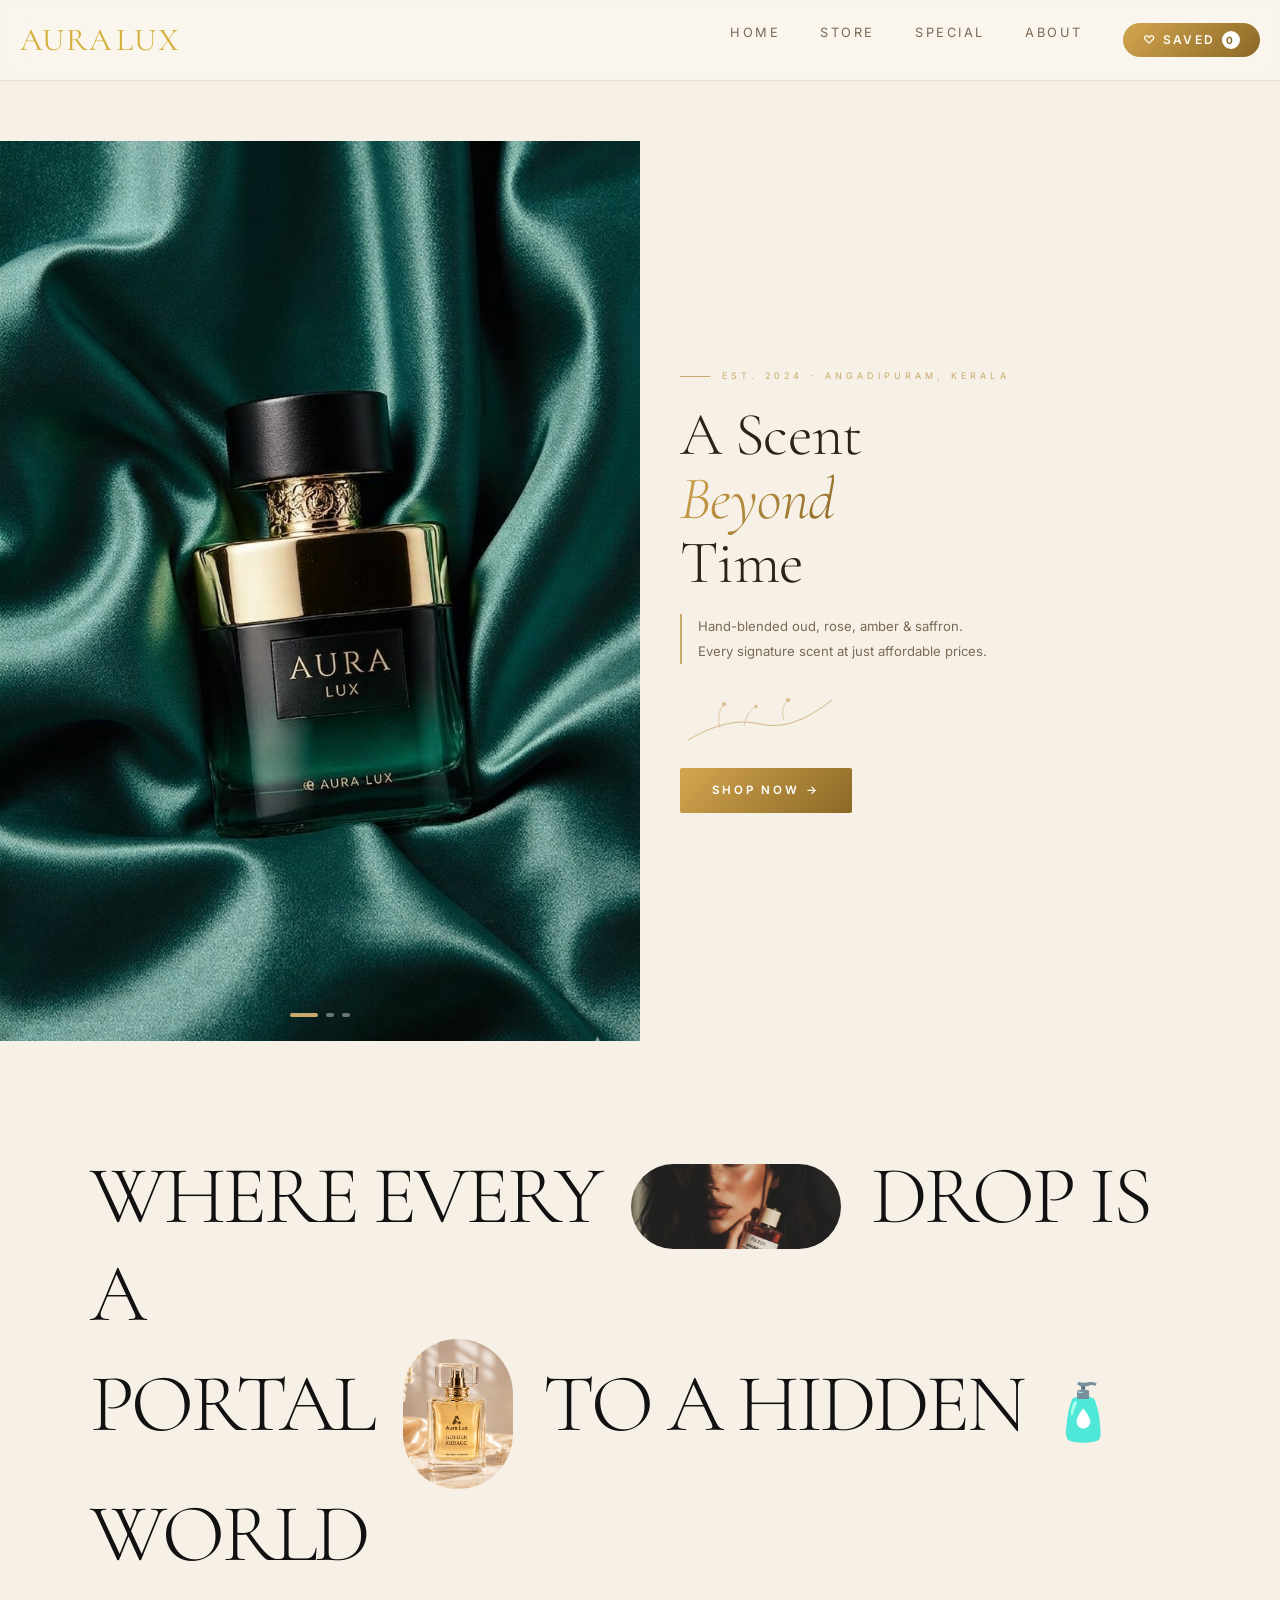
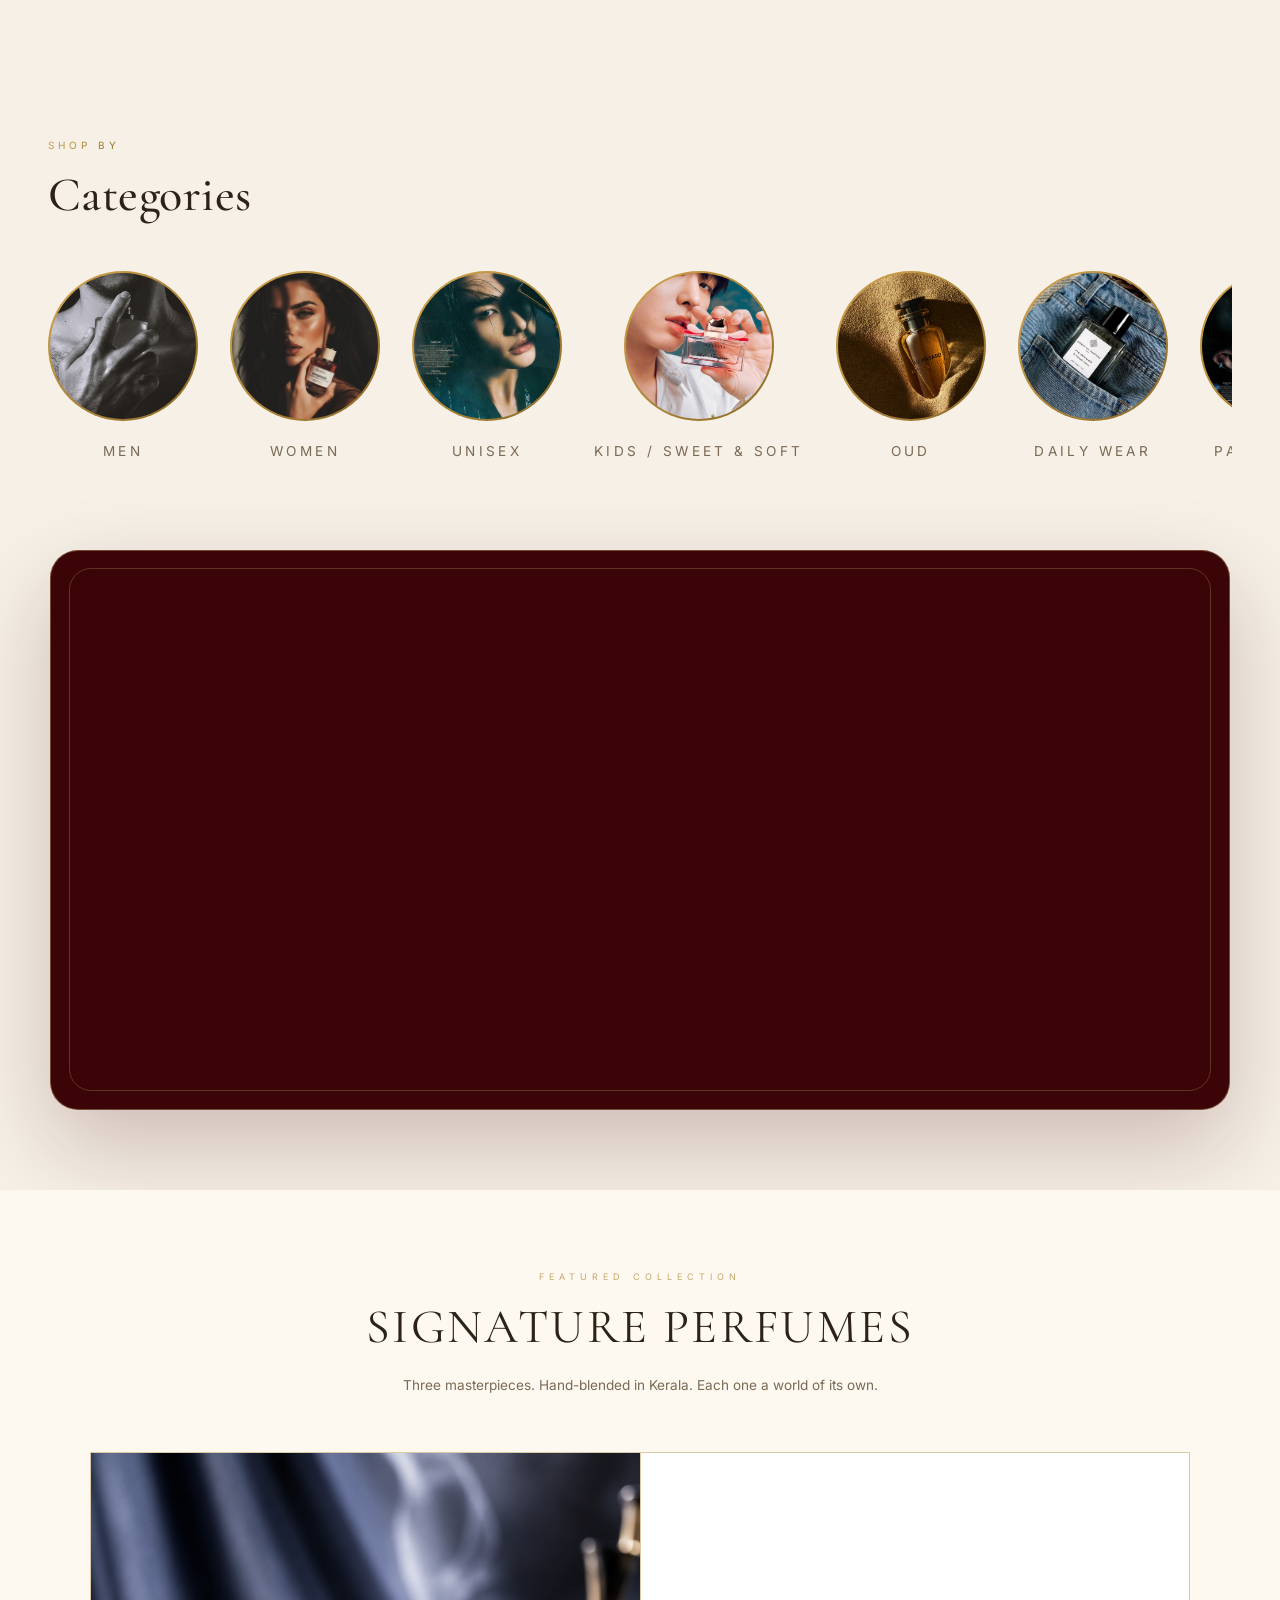
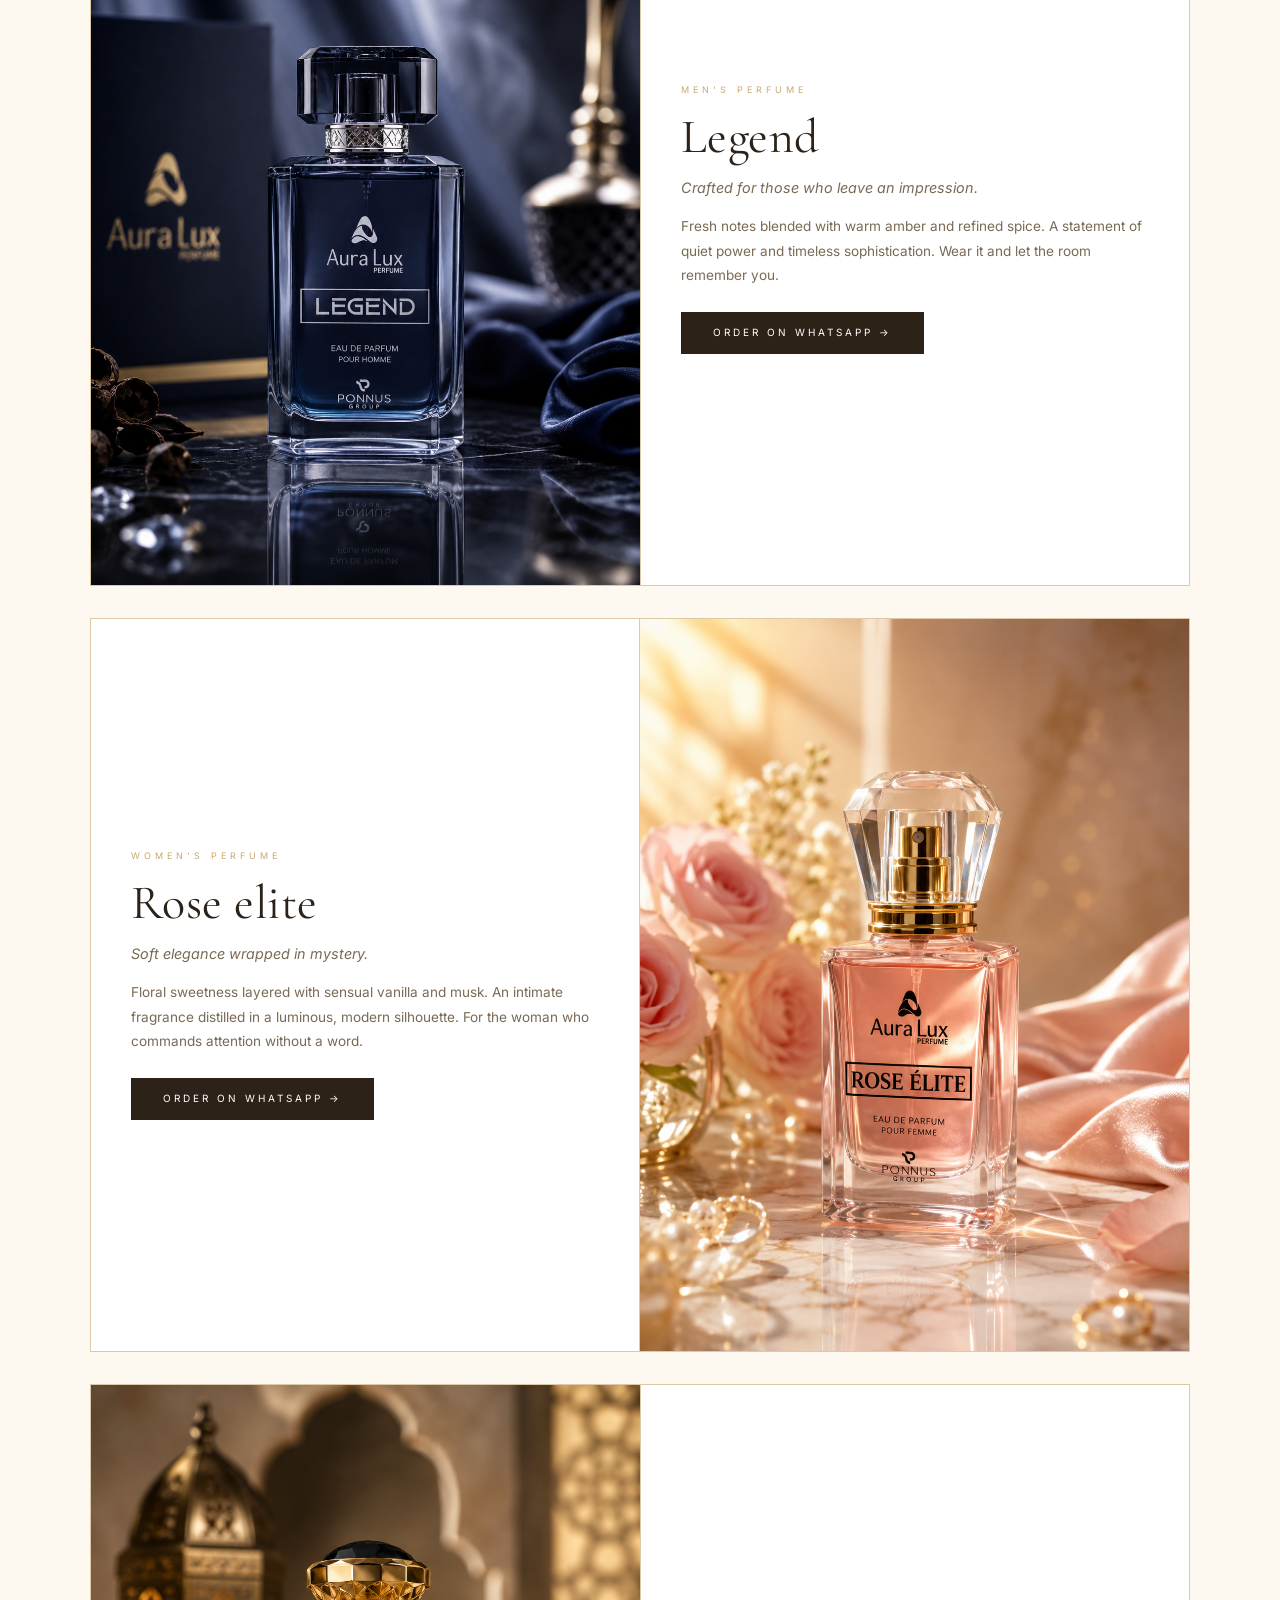
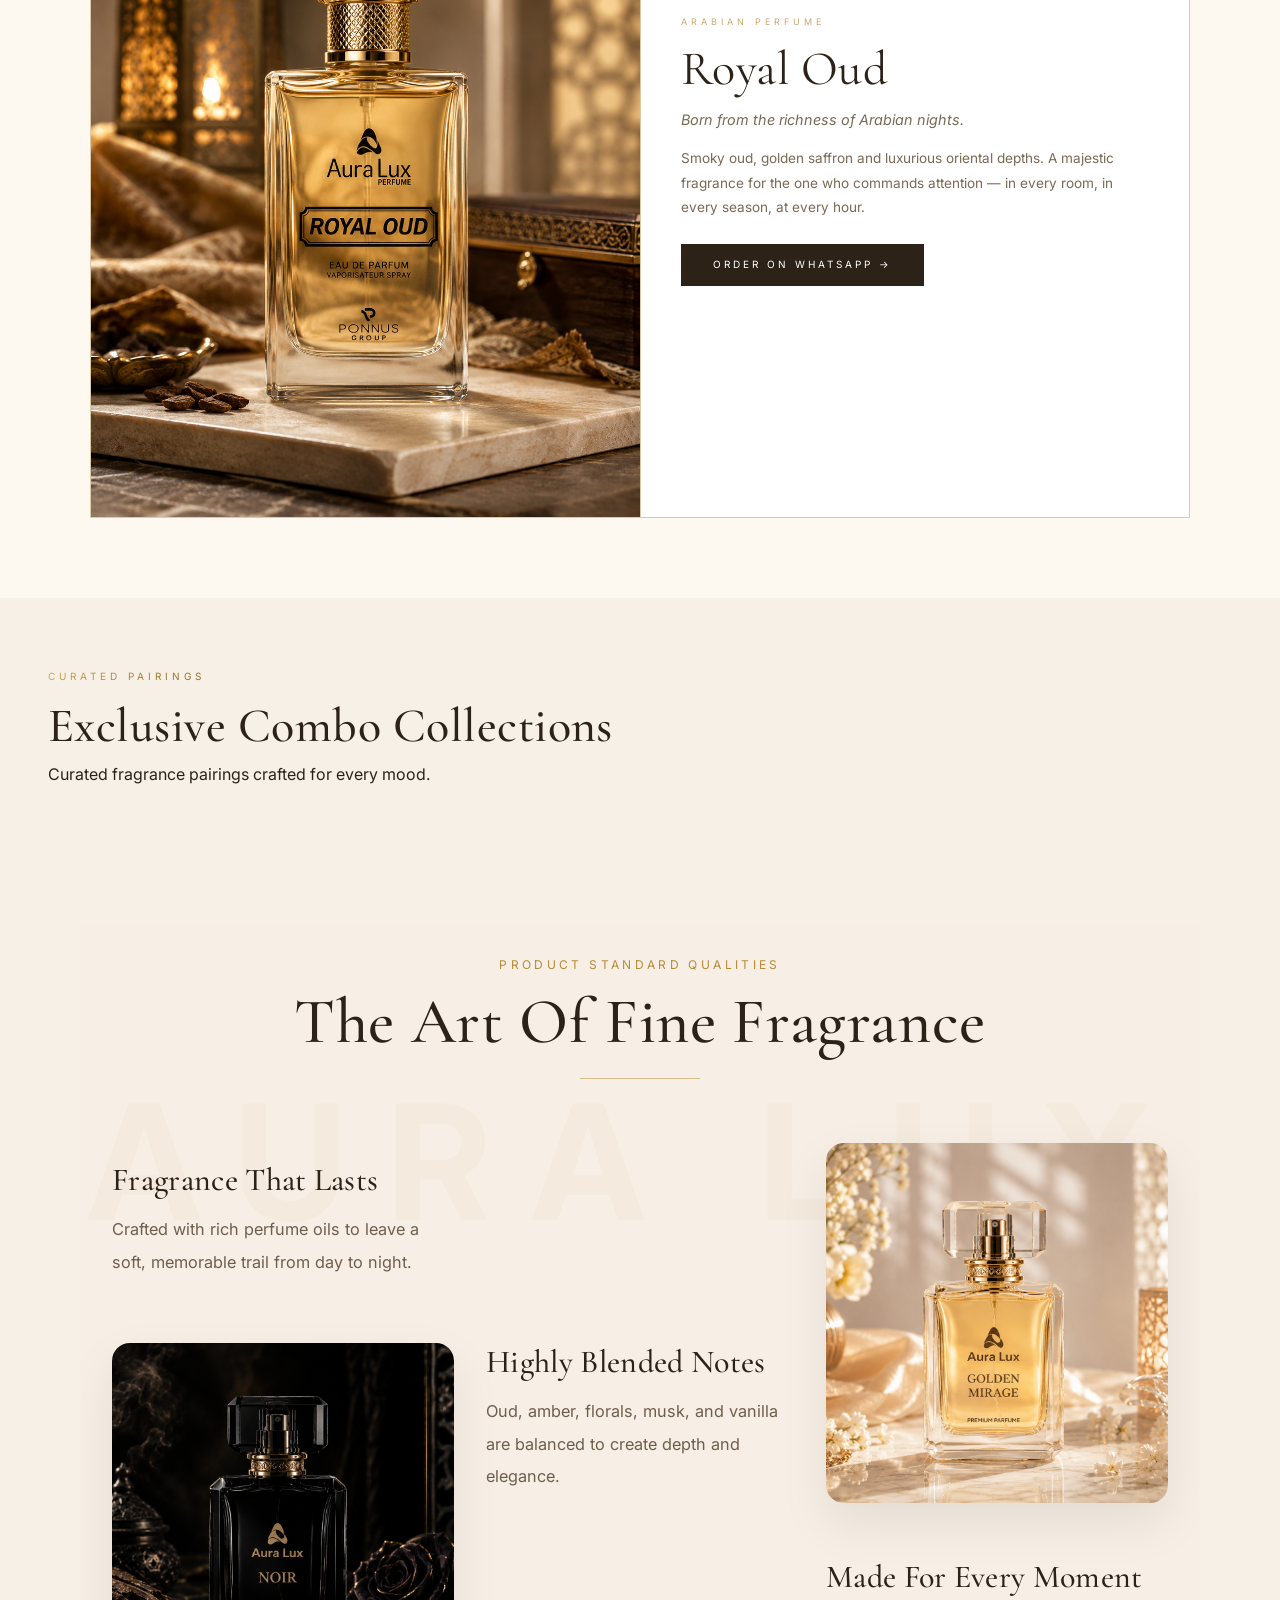
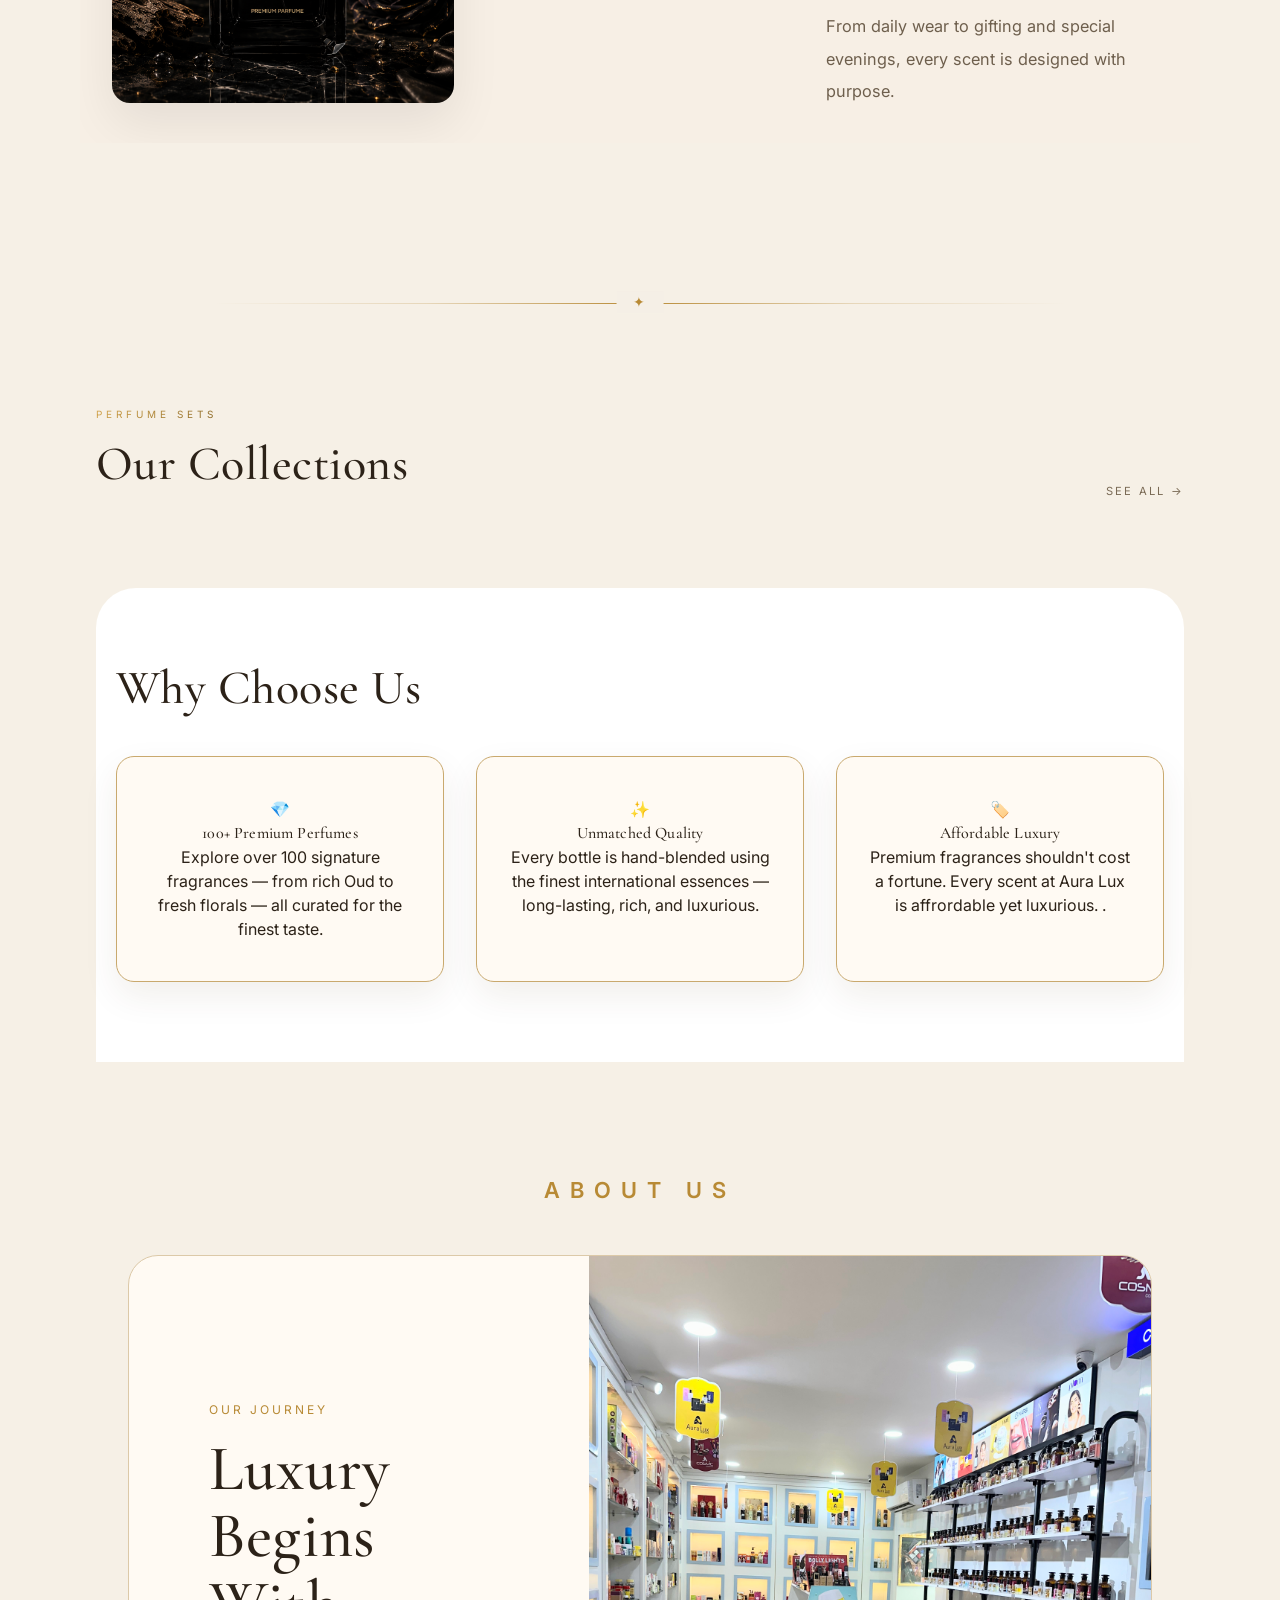
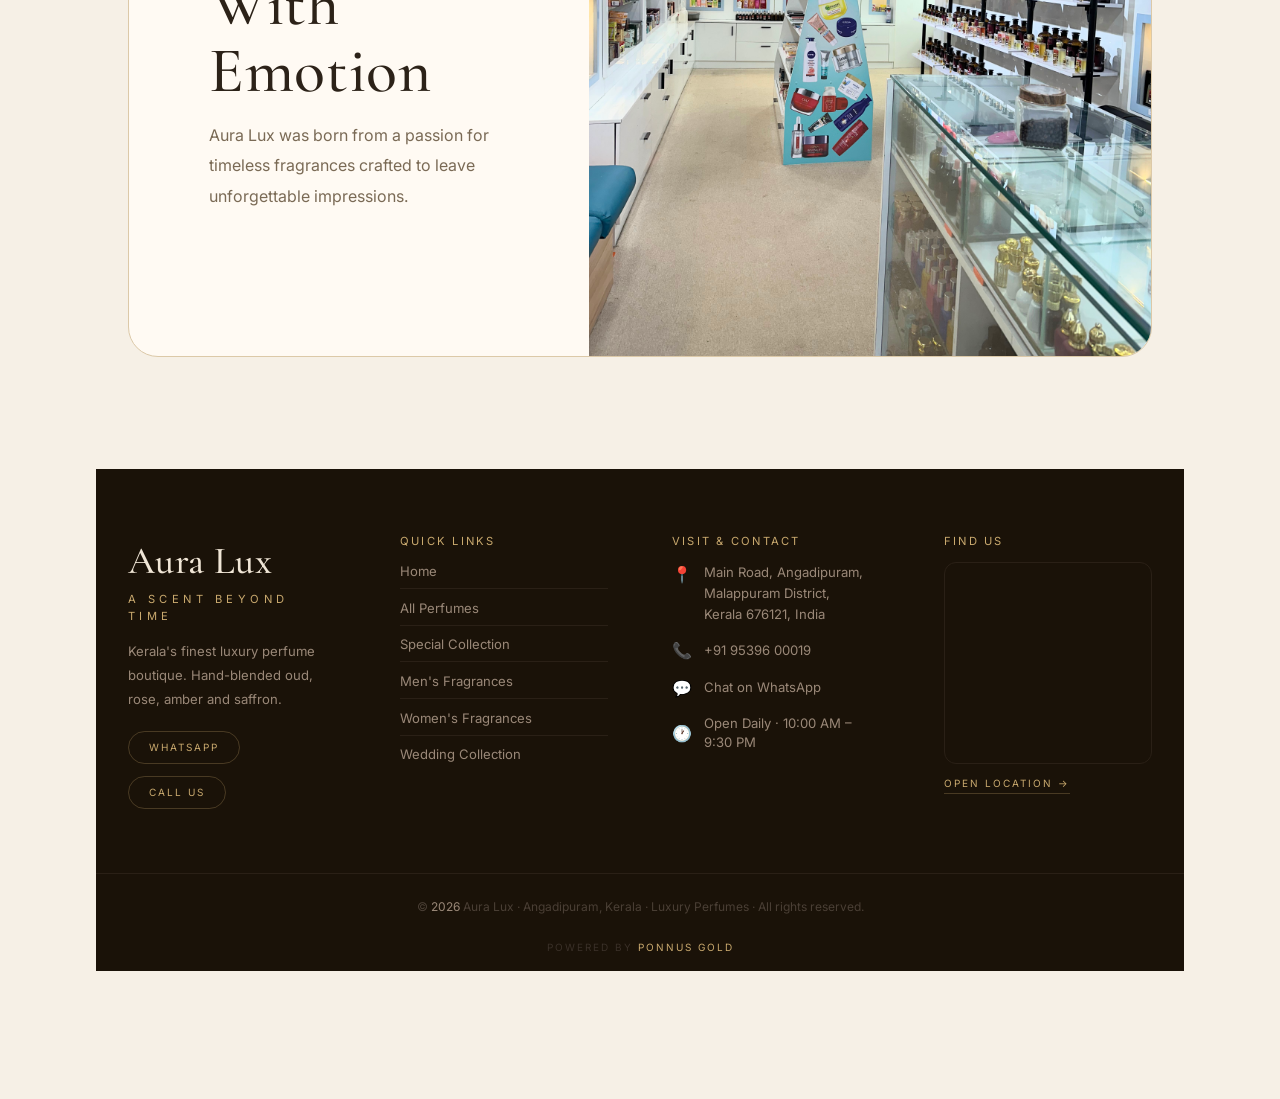
==== commit ced2344e: "Update Aura Lux website" ====
--- a/index.html
+++ b/index.html
@@ -146,47 +146,57 @@
     </div>
   </section>
 
-  <section class="signature-featured-section">
-  <div class="signature-featured-inner">
+  <section style="background:#fdf8f0;padding:5rem 1.25rem;">
+  <div style="max-width:1100px;margin:0 auto;">
     
-    <div class="signature-featured-head">
-      <h2>SIGNATURE PERFUMES</h2>
-      <p>The three special fragrances created by Aura Lux.</p>
-    </div>
-
-    <div class="signature-featured-grid">
-      <a class="signature-featured-card reveal" href="https://wa.me/919539600019?text=Hi%2C%20I%20want%20to%20buy%20Aura%20Noir" target="_blank" rel="noreferrer">
-        <img src="assets/auranoir.png" alt="Aura Noir perfume" loading="lazy">
-        <span class="signature-badge">Dark Signature</span>
-        <div class="signature-card-copy">
-          <h3>Aura Noir</h3>
-          <p>Deep oud, amber and smoky spice.</p>
-          <span class="signature-card-button">Buy Now</span>
-        </div>
-      </a>
-
-      <a class="signature-featured-card reveal" href="https://wa.me/919539600019?text=Hi%2C%20I%20want%20to%20buy%20Golden%20Mirage" target="_blank" rel="noreferrer">
-        <img src="assets/goldenmirage.png" alt="Golden Mirage perfume" loading="lazy">
-        <span class="signature-badge">Golden Signature</span>
-        <div class="signature-card-copy">
-          <h3>Golden Mirage</h3>
-          <p>Soft florals, vanilla and warm musk.</p>
-          <span class="signature-card-button">Buy Now</span>
-        </div>
-      </a>
-
-      <a class="signature-featured-card reveal" href="https://wa.me/919539600019?text=Hi%2C%20I%20want%20to%20buy%20Royal%20Amber" target="_blank" rel="noreferrer">
-        <img src="assets/royalamber.png" alt="Royal Amber perfume" loading="lazy">
-        <span class="signature-badge">Amber Signature</span>
-        <div class="signature-card-copy">
-          <h3>Royal Amber</h3>
-          <p>Rich amber, saffron and Arabian warmth.</p>
-          <span class="signature-card-button">Buy Now</span>
-        </div>
-      </a>
-
-
-  </div>
+    <div style="text-align:center;margin-bottom:3.5rem;">
+      <p style="font-size:9px;letter-spacing:5px;text-transform:uppercase;color:#c9a96e;margin-bottom:.5rem">Featured Collection</p>
+      <h2 style="font-family:'Cormorant Garamond',serif;font-size:3rem;font-weight:400;color:#2c2218;letter-spacing:.05em">SIGNATURE PERFUMES</h2>
+      <p style="font-size:.85rem;color:#7a6a55;margin-top:.75rem">Three masterpieces. Hand-blended in Kerala. Each one a world of its own.</p>
+    </div>
+
+    <!-- Block 1: Image Left, Text Right -->
+    <div class="sig-block" style="display:grid;grid-template-columns:1fr 1fr;border:1px solid #dcc9a8;margin-bottom:2rem;background:#fff;overflow:hidden;">
+      <div style="position:relative;min-height:420px;overflow:hidden;">
+        <img src="assets/legend.png" alt="Aura Noir" style="width:100%;height:100%;object-fit:cover;display:block;">
+      </div>
+      <div style="padding:3rem 2.5rem;display:flex;flex-direction:column;justify-content:center;gap:1rem;border-left:1px solid #dcc9a8;">
+        <span style="font-size:9px;letter-spacing:4px;text-transform:uppercase;color:#c9a96e">Men's Perfume</span>
+        <h2 style="font-family:'Cormorant Garamond',serif;font-size:3rem;font-weight:400;color:#2c2218;line-height:1;margin:0">Legend</h2>
+        <p style="font-size:.9rem;color:#7a6a55;font-style:italic;margin:0">Crafted for those who leave an impression.</p>
+        <p style="font-size:.85rem;color:#7a6a55;line-height:1.8;margin:0">Fresh notes blended with warm amber and refined spice. A statement of quiet power and timeless sophistication. Wear it and let the room remember you.</p>
+        <a href="https://wa.me/919539600019?text=Hi%2C%20I%20want%20to%20buy%20Aura%20Noir" target="_blank" style="display:inline-block;width:fit-content;padding:.85rem 2rem;background:#2c2218;color:#fff;font-size:10px;letter-spacing:3px;text-transform:uppercase;text-decoration:none;margin-top:.5rem">Order on WhatsApp →</a>
+      </div>
+    </div>
+
+    <!-- Block 2: Text Left, Image Right -->
+    <div class="sig-block" style="display:grid;grid-template-columns:1fr 1fr;border:1px solid #dcc9a8;margin-bottom:2rem;background:#fff;overflow:hidden;">
+      <div style="padding:3rem 2.5rem;display:flex;flex-direction:column;justify-content:center;gap:1rem;border-right:1px solid #dcc9a8;">
+        <span style="font-size:9px;letter-spacing:4px;text-transform:uppercase;color:#c9a96e">Women's Perfume</span>
+        <h2 style="font-family:'Cormorant Garamond',serif;font-size:3rem;font-weight:400;color:#2c2218;line-height:1;margin:0">Rose elite</h2>
+        <p style="font-size:.9rem;color:#7a6a55;font-style:italic;margin:0">Soft elegance wrapped in mystery.</p>
+        <p style="font-size:.85rem;color:#7a6a55;line-height:1.8;margin:0">Floral sweetness layered with sensual vanilla and musk. An intimate fragrance distilled in a luminous, modern silhouette. For the woman who commands attention without a word.</p>
+        <a href="https://wa.me/919539600019?text=Hi%2C%20I%20want%20to%20buy%20Golden%20Mirage" target="_blank" style="display:inline-block;width:fit-content;padding:.85rem 2rem;background:#2c2218;color:#fff;font-size:10px;letter-spacing:3px;text-transform:uppercase;text-decoration:none;margin-top:.5rem">Order on WhatsApp →</a>
+      </div>
+      <div style="position:relative;min-height:420px;overflow:hidden;">
+        <img src="assets/roseelite.png" alt="Golden Mirage" style="width:100%;height:100%;object-fit:cover;display:block;">
+      </div>
+    </div>
+
+    <!-- Block 3: Image Left, Text Right -->
+    <div class="sig-block" style="display:grid;grid-template-columns:1fr 1fr;border:1px solid #dcc9a8;background:#fff;overflow:hidden;">
+      <div style="position:relative;min-height:420px;overflow:hidden;">
+        <img src="assets/royaloud.png" alt="Royal Amber" style="width:100%;height:100%;object-fit:cover;display:block;">
+      </div>
+      <div style="padding:3rem 2.5rem;display:flex;flex-direction:column;justify-content:center;gap:1rem;border-left:1px solid #dcc9a8;">
+        <span style="font-size:9px;letter-spacing:4px;text-transform:uppercase;color:#c9a96e">Arabian Perfume</span>
+        <h2 style="font-family:'Cormorant Garamond',serif;font-size:3rem;font-weight:400;color:#2c2218;line-height:1;margin:0">Royal Oud</h2>
+        <p style="font-size:.9rem;color:#7a6a55;font-style:italic;margin:0">Born from the richness of Arabian nights.</p>
+        <p style="font-size:.85rem;color:#7a6a55;line-height:1.8;margin:0">Smoky oud, golden saffron and luxurious oriental depths. A majestic fragrance for the one who commands attention — in every room, in every season, at every hour.</p>
+        <a href="https://wa.me/919539600019?text=Hi%2C%20I%20want%20to%20buy%20Royal%20Amber" target="_blank" style="display:inline-block;width:fit-content;padding:.85rem 2rem;background:#2c2218;color:#fff;font-size:10px;letter-spacing:3px;text-transform:uppercase;text-decoration:none;margin-top:.5rem">Order on WhatsApp →</a>
+      </div>
+    </div>
+
   </div>
 </section>
 
@@ -267,59 +277,81 @@
   </div>
 </section>
 
-<section class="fragrance-finder-section" id="about">
-  <div class="fragrance-finder-inner">
-    <div class="fragrance-finder-head">
-      <p class="fragrance-finder-kicker">Fragrance Finder</p>
-      <h2>Find Your Perfect Scent</h2>
-      <p>Choose your mood and discover fragrances made for you.</p>
-    </div>
-
-    <div class="fragrance-finder-grid">
-      <a class="fragrance-finder-card" href="store.html?cat=Daily%20Wear">
-        <img src="assets/dailywearcategory.jpg" alt="Fresh and Clean fragrance category" loading="lazy">
-        <h3>Fresh &amp; Clean</h3>
-        <p>Light, crisp scents for effortless freshness.</p>
-        <span>Explore</span>
-      </a>
-
-      <a class="fragrance-finder-card" href="store.html?cat=Kids%20%2F%20Sweet%20%26%20Soft">
-        <img src="assets/kidscategory.jpg" alt="Sweet and Soft fragrance category" loading="lazy">
-        <h3>Sweet &amp; Soft</h3>
-        <p>Gentle sweetness with a soft comforting trail.</p>
-        <span>Explore</span>
-      </a>
-
-      <a class="fragrance-finder-card" href="store.html?cat=Party%20Wear">
-        <img src="assets/partywearcategory.jpg" alt="Bold and Long Lasting fragrance category" loading="lazy">
-        <h3>Bold &amp; Long Lasting</h3>
-        <p>Confident blends made to leave an impression.</p>
-        <span>Explore</span>
-      </a>
-
-      <a class="fragrance-finder-card" href="store.html?cat=Oud">
-        <img src="assets/oudcategory.jpg" alt="Oud and Arabic fragrance category" loading="lazy">
-        <h3>Oud &amp; Arabic</h3>
-        <p>Rich oriental depth with warm luxury notes.</p>
-        <span>Explore</span>
-      </a>
-
-      <a class="fragrance-finder-card" href="store.html?cat=Romantic">
-        <img src="assets/romanticcategory.jpg" alt="Romantic fragrance category" loading="lazy">
-        <h3>Romantic</h3>
-        <p>Elegant florals and musks for special moments.</p>
-        <span>Explore</span>
-      </a>
-
-      <a class="fragrance-finder-card" href="store.html?cat=Daily%20Wear">
-        <img src="assets/dailywearcategory.jpg" alt="Daily Wear fragrance category" loading="lazy">
-        <h3>Daily Wear</h3>
-        <p>Easy everyday scents for work and casual plans.</p>
-        <span>Explore</span>
-      </a>
-    </div>
-  </div>
-</section>
+<section class="about-slider-section" id="about">
+
+  <p class="about-main-tag">About Us</p>
+
+  <div class="about-slider-box">
+
+    <div class="about-slider-text">
+
+      <p id="aboutTag">Our Journey</p>
+
+      <h2 id="aboutTitle">
+        Luxury Begins With Emotion
+      </h2>
+
+      <p id="aboutDesc">
+        Aura Lux was born from a passion for timeless fragrances crafted to leave unforgettable impressions.
+      </p>
+
+    </div>
+
+    <div class="about-slider-image">
+      <img id="aboutImage" src="assets/here1.jpeg" alt="">
+    </div>
+
+  </div>
+
+</section>
+
+<script>
+
+const aboutSlides = [
+
+{
+  image:"assets/here1.jpeg",
+  tag:"Our Journey",
+  title:"Luxury Begins With Emotion",
+  desc:"Aura Lux was born from a passion for timeless fragrances crafted to leave unforgettable impressions."
+},
+
+{
+  image:"assets/here2.jpeg",
+  tag:"Craftsmanship",
+  title:"Every Bottle Tells A Story",
+  desc:"Every fragrance is carefully selected and blended to create elegance, confidence, and unforgettable memories."
+},
+
+{
+  image:"assets/here3.jpeg",
+  tag:"Premium Experience",
+  title:"Inspired By Rare Essences",
+  desc:"From oud to amber and floral notes, Aura Lux brings luxury perfume experiences to Kerala."
+}
+
+];
+
+let currentAbout = 0;
+
+function changeAboutSlide(){
+
+  currentAbout++;
+
+  if(currentAbout >= aboutSlides.length){
+    currentAbout = 0;
+  }
+
+  document.getElementById("aboutImage").src = aboutSlides[currentAbout].image;
+  document.getElementById("aboutTitle").textContent = aboutSlides[currentAbout].title;
+  document.getElementById("aboutDesc").textContent = aboutSlides[currentAbout].desc;
+  document.getElementById("aboutTag").textContent = aboutSlides[currentAbout].tag;
+
+}
+
+setInterval(changeAboutSlide, 4000);
+
+</script>
 
 <script>
   (function () {
--- a/styles.css
+++ b/styles.css
@@ -364,7 +364,7 @@
 }
 .lux-divider{
   width:100%;
-  padding:1.75rem 0 1rem;
+  padding:4rem 0 2rem;
   display:flex;
   justify-content:center;
   align-items:center;
@@ -396,10 +396,6 @@
   background:#f5efe6;
   padding:0 1rem;
   letter-spacing:.2em;
-}
-
-.lux-divider + .section{
-  padding-top:1.25rem;
 }
 
 
@@ -632,172 +628,10 @@
   transform: translateY(0);
 }
 
-/* Signature perfume feature tiles */
-.signature-featured-section {
-  width: 100%;
-  padding: clamp(3.5rem, 7vw, 5.5rem) 1.25rem;
-  background: #fdf8f0;
-}
-
-.signature-featured-inner {
-  max-width: 1180px;
-  margin: 0 auto;
-}
-
-.signature-featured-head {
-  max-width: 720px;
-  margin: 0 auto 2.25rem;
-  text-align: center;
-}
-
-.signature-featured-head h2 {
-  color: #2c2218;
-  font-size: clamp(2.4rem, 5vw, 4rem);
-  font-weight: 400;
-  line-height: 1;
-  letter-spacing: .08em;
-}
-
-.signature-featured-head p {
-  margin-top: .85rem;
-  color: #7a6a55;
-  font-size: .92rem;
-  line-height: 1.7;
-}
-
-.signature-featured-grid {
-  display: grid;
-  grid-template-columns: repeat(3, minmax(0, 1fr));
-  gap: 1.25rem;
-}
-
-.signature-featured-card {
-  position: relative;
-  min-height: 470px;
-  overflow: hidden;
-  border-radius: 22px;
-  border: 1px solid rgba(201, 169, 110, .28);
-  background: #23140f;
-  box-shadow: 0 22px 55px rgba(66, 39, 16, .14);
-  opacity: 0;
-  transform: translateY(22px);
-  transition: opacity .65s ease, transform .65s ease, box-shadow .3s ease;
-}
-
-.signature-featured-card.visible {
-  opacity: 1;
-  transform: translateY(0);
-}
-
-.signature-featured-card:nth-child(2) {
-  transition-delay: .08s;
-}
-
-.signature-featured-card:nth-child(3) {
-  transition-delay: .16s;
-}
-
-.signature-featured-card img {
-  width: 100%;
-  height: 100%;
-  min-height: 470px;
-  object-fit: cover;
-  object-position: center;
-  transition: transform .55s ease;
-}
-
-.signature-featured-card::after {
-  content: "";
-  position: absolute;
-  inset: 0;
-  background: linear-gradient(180deg, rgba(0,0,0,.05) 20%, rgba(18, 9, 7, .32) 52%, rgba(18, 9, 7, .88) 100%);
-  pointer-events: none;
-}
-
-.signature-featured-card:hover {
-  box-shadow: 0 28px 70px rgba(66, 39, 16, .2);
-}
-
-.signature-featured-card:hover img {
-  transform: scale(1.045);
-}
-
-.signature-badge {
-  position: absolute;
-  top: 1rem;
-  left: 1rem;
-  z-index: 2;
-  padding: .48rem .72rem;
-  border: 1px solid rgba(201, 169, 110, .34);
-  border-radius: 999px;
-  background: rgba(20, 12, 10, .78);
-  color: #fffaf0;
-  font-size: .62rem;
-  font-weight: 600;
-  letter-spacing: .18em;
-  text-transform: uppercase;
-}
-
-.signature-card-copy {
-  position: absolute;
-  left: 0;
-  right: 0;
-  bottom: 0;
-  z-index: 2;
-  padding: 1.35rem;
-}
-
-.signature-card-copy h3 {
-  color: #fffaf0;
-  font-size: 2.15rem;
-  line-height: 1;
-}
-
-.signature-card-copy p {
-  margin-top: .55rem;
-  color: rgba(255, 250, 240, .82);
-  font-size: .88rem;
-  line-height: 1.6;
-}
-
-.signature-card-button {
-  display: inline-flex;
-  align-items: center;
-  justify-content: center;
-  width: fit-content;
-  margin-top: 1rem;
-  padding: .68rem 1rem;
-  border: 1px solid rgba(201, 169, 110, .72);
-  border-radius: 999px;
-  color: #fffaf0;
-  font-size: .64rem;
-  font-weight: 700;
-  letter-spacing: .22em;
-  text-transform: uppercase;
-}
-
-.signature-featured-card:hover .signature-card-button {
-  background: #c9a96e;
-  color: #1d0f0d;
-}
-
-@media (max-width: 768px) {
-  .signature-featured-grid {
-    grid-template-columns: 1fr;
-  }
-
-  .signature-featured-card,
-  .signature-featured-card img {
-    min-height: 390px;
-  }
-}
-
 @media (prefers-reduced-motion: reduce) {
   .aura-offer-image,
   .aura-offer-overlay,
-  .aura-offer-content,
-  .signature-featured-card,
-  .signature-featured-card img {
+  .aura-offer-content {
     transition: none;
   }
 }
@@ -858,6 +692,20 @@
     width: min(100%, 250px);
     padding-left: 1.25rem;
     padding-right: 1.25rem;
+  }
+}
+
+@media (max-width: 600px) {
+  .aura-offer-section {
+    padding: 2.75rem 1rem 3rem;
+  }
+
+  .aura-offer-card {
+    width: min(86vw, 390px) !important;
+    max-width: 390px !important;
+    min-height: 540px !important;
+    margin-left: auto !important;
+    margin-right: auto !important;
   }
 }
 
@@ -972,31 +820,11 @@
   align-items: center;
   justify-content: center;
   font-size: 1rem;
-  color: #8a6826;
 }
 
 .btn-heart.liked {
   background: #fff0f0;
   border-color: #e88;
-  color: #9f1f2d;
-}
-
-.btn-heart .heart-icon {
-  width: 17px;
-  height: 17px;
-  display: block;
-}
-
-.btn-heart .heart-icon path {
-  fill: none;
-  stroke: currentColor;
-  stroke-width: 1.9;
-  stroke-linecap: round;
-  stroke-linejoin: round;
-}
-
-.btn-heart.liked .heart-icon path {
-  fill: currentColor;
 }
 
 /* ── Combo Card ── */
@@ -1513,143 +1341,86 @@
   box-shadow: 0 14px 30px rgba(138,104,38,.35) !important;
 }
 
-/* Fragrance Finder */
-
-.fragrance-finder-section {
-  width: 100vw;
-  margin: clamp(4rem, 7vw, 7rem) calc(50% - 50vw);
-  padding: clamp(4rem, 7vw, 7rem) 1.25rem;
-  background:
-    radial-gradient(circle at 50% 0%, rgba(201, 169, 110, .13), transparent 34%),
-    linear-gradient(180deg, #fffaf0 0%, #f6f0e6 100%);
-}
-
-.fragrance-finder-inner {
-  max-width: 1180px;
-  margin: 0 auto;
-}
-
-.fragrance-finder-head {
-  max-width: 720px;
-  margin: 0 auto 2.75rem;
-  text-align: center;
-}
-
-.fragrance-finder-kicker {
-  margin-bottom: .75rem;
-  color: #b88a35;
-  font-size: .68rem;
-  font-weight: 600;
-  letter-spacing: .42em;
-  text-transform: uppercase;
-}
-
-.fragrance-finder-head h2 {
-  color: #2c2218;
-  font-size: clamp(2.6rem, 6vw, 5rem);
-  font-weight: 300;
-  line-height: 1;
-}
-
-.fragrance-finder-head > p:last-child {
-  margin-top: 1rem;
-  color: #7a6a55;
-  font-size: .98rem;
-  line-height: 1.8;
-}
-
-.fragrance-finder-grid {
-  display: grid;
-  grid-template-columns: repeat(3, minmax(0, 1fr));
-  gap: 1.25rem;
-}
-
-.fragrance-finder-card {
-  display: flex;
-  flex-direction: column;
-  min-height: 285px;
-  padding: 1rem;
-  background: rgba(255, 250, 243, .92);
-  border: 1px solid rgba(201, 169, 110, .34);
-  border-radius: 18px;
-  box-shadow: 0 18px 42px rgba(84, 55, 24, .1);
-  transition: transform .3s ease, box-shadow .3s ease, border-color .3s ease;
-}
-
-.fragrance-finder-card:hover {
-  transform: translateY(-6px);
-  border-color: rgba(201, 169, 110, .68);
-  box-shadow: 0 24px 60px rgba(84, 55, 24, .16);
-}
-
-.fragrance-finder-card img {
-  width: 100%;
-  aspect-ratio: 16 / 9;
-  object-fit: cover;
-  border-radius: 12px;
-  margin-bottom: 1.1rem;
-}
-
-.fragrance-finder-card h3 {
-  color: #2c2218;
-  font-size: 1.55rem;
-  line-height: 1.1;
-}
-
-.fragrance-finder-card p {
-  margin-top: .55rem;
-  color: #7a6a55;
-  font-size: .86rem;
-  line-height: 1.7;
-}
-
-.fragrance-finder-card span {
-  display: inline-flex;
-  align-items: center;
-  justify-content: center;
-  width: fit-content;
-  margin-top: auto;
-  padding: .72rem 1.15rem;
-  border: 1px solid rgba(201, 169, 110, .55);
-  border-radius: 999px;
-  color: #8a6826;
-  font-size: .65rem;
-  font-weight: 700;
-  letter-spacing: .22em;
-  text-transform: uppercase;
-}
-
-.fragrance-finder-card:hover span {
-  background: #c9a96e;
-  color: #fffaf0;
-}
-
-@media(max-width:900px) {
-  .fragrance-finder-grid {
-    grid-template-columns: repeat(2, minmax(0, 1fr));
-  }
-}
-
-@media(max-width:640px) {
-  .fragrance-finder-section {
-    margin-top: 3.5rem;
-    margin-bottom: 3.5rem;
-    padding: 3.5rem 1rem;
-  }
-
-  .fragrance-finder-head {
-    margin-bottom: 2rem;
-  }
-
-  .fragrance-finder-grid {
-    grid-template-columns: 1fr;
-    gap: 1rem;
-  }
-
-  .fragrance-finder-card {
-    min-height: 0;
-    border-radius: 16px;
-  }
+/* ABOUT SLIDER SECTION */
+
+.about-slider-section{
+  max-width:1500px;
+  margin:7rem auto;
+  padding:0 2rem;
+}
+
+.about-main-tag{
+  text-align:center;
+  color:#b88a35;
+  letter-spacing:.45em;
+  text-transform:uppercase;
+  margin-bottom:3rem;
+  font-size:22px;
+  font-weight:600;
+}
+
+.about-slider-box{
+  display:grid;
+  grid-template-columns:.9fr 1.1fr;
+  background:#fffaf3;
+  border:1px solid #dcc9a8;
+  border-radius:30px;
+  overflow:hidden;
+}
+
+.about-slider-text{
+  padding:5rem;
+  display:flex;
+  flex-direction:column;
+  justify-content:center;
+}
+
+.about-slider-text p:first-child{
+  color:#b88a35;
+  letter-spacing:.25em;
+  text-transform:uppercase;
+  font-size:.75rem;
+}
+
+.about-slider-text h2{
+  font-family:'Cormorant Garamond',serif;
+  font-size:4rem;
+  line-height:1.05;
+  margin:1rem 0;
+  color:#2c2218;
+}
+
+.about-slider-text p:last-child{
+  color:#7a6a55;
+  line-height:1.9;
+  font-size:1rem;
+}
+
+.about-slider-image img{
+  width:100%;
+  height:700px;
+  object-fit:cover;
+  display:block;
+}
+
+@media(max-width:900px){
+
+  .about-slider-box{
+    grid-template-columns:1fr;
+  }
+
+  .about-slider-text{
+    padding:2rem;
+  }
+
+  .about-slider-text h2{
+    font-size:2.5rem;
+  }
+
+  .about-slider-image img{
+    height:420px;
+  }
+
 }
 
 .luxury-info-grid {
@@ -2108,6 +1879,7 @@
   .luxury-showcase,
   .fragrance-editorial,
   .luxury-info-grid,
+  .about-slider-section,
   .featured-strip,
   .memory-text-section,
   .editorial-banner,
@@ -2123,6 +1895,7 @@
   /* remove side gaps */
   .fragrance-editorial,
   .luxury-info-grid,
+  .about-slider-section,
   .featured-strip,
   .memory-text-section,
   .section{
@@ -2147,539 +1920,117 @@
 @media (max-width:768px){
 
   .fragrance-editorial{
-    padding:45px 20px !important;
+    padding:42px 14px !important;
     overflow:hidden !important;
   }
 
   .fragrance-editorial h2{
-    font-size:38px !important;
+    font-size:34px !important;
     line-height:1.05 !important;
-    margin-bottom:35px !important;
+    margin-bottom:28px !important;
   }
 
   .fragrance-layout{
-    display:flex !important;
-    flex-direction:column !important;
-    gap:28px !important;
+    display:grid !important;
+    grid-template-columns:minmax(0, 1fr) clamp(12px, 4vw, 22px) minmax(0, 1fr) !important;
+    gap:12px !important;
+    align-items:center !important;
   }
 
   .top-copy,
-  .middle-copy,
   .bottom-copy{
-    max-width:100% !important;
+    max-width:160px !important;
     width:100% !important;
     text-align:left !important;
     margin:0 !important;
   }
 
+  .top-copy{
+    grid-column:1 / 2 !important;
+    grid-row:1 !important;
+    align-self:end !important;
+  }
+
+  .middle-copy{
+    display:none !important;
+  }
+
+  .bottom-copy{
+    grid-column:3 / 4 !important;
+    grid-row:3 !important;
+    align-self:start !important;
+  }
+
   .fragrance-copy h4{
-    font-size:30px !important;
-    line-height:1.05 !important;
+    font-size:20px !important;
+    line-height:1.08 !important;
+    margin-bottom:.45rem !important;
   }
 
   .fragrance-copy p{
-    font-size:15px !important;
-    line-height:1.7 !important;
+    font-size:11px !important;
+    line-height:1.55 !important;
   }
 
   .fragrance-img{
     width:100% !important;
-    height:auto !important;
-    max-height:none !important;
+    height:clamp(150px, 44vw, 190px) !important;
+    max-height:190px !important;
     object-fit:cover !important;
-    border-radius:22px !important;
-  }
-
-  .img-one,
+    border-radius:16px !important;
+  }
+
+  .img-one{
+    grid-column:1 / 2 !important;
+    grid-row:2 / 4 !important;
+  }
+
   .img-two{
-    width:100% !important;
-    height:auto !important;
+    grid-column:3 / 4 !important;
+    grid-row:1 / 3 !important;
   }
 
   .middle-copy::before{
     display:none !important;
   }
-
-  .lux-divider{
-    padding:1rem 0 .6rem !important;
-  }
-
-  .lux-divider + .section{
-    padding-top:.75rem !important;
-  }
-}
-
-/* Ecommerce product cards */
-.product-card.card {
-  position: relative;
-  background: transparent !important;
-  border: 0 !important;
-  box-shadow: none !important;
-  overflow: visible;
-}
-
-.product-card .product-card-link {
-  display: block;
-}
-
-.product-card .img-wrap {
-  position: relative;
-  aspect-ratio: 1 / 1 !important;
-  padding: 0 !important;
-  overflow: hidden;
-  border-radius: 14px !important;
-  background: #f3eadb !important;
-  border: 1px solid rgba(201, 169, 110, .18);
-  box-shadow: 0 14px 35px rgba(80, 45, 10, .08);
-}
-
-.product-card .img-wrap img {
-  width: 100% !important;
-  height: 100% !important;
-  object-fit: contain !important;
-  padding: .65rem;
-  transition: transform .35s ease !important;
-}
-
-.product-card:hover .img-wrap img {
-  transform: scale(1.04) !important;
-  filter: none !important;
-}
-
-.product-card .body {
-  padding: .75rem .1rem 0 !important;
-  gap: .25rem !important;
-}
-
-.product-card h4 {
-  color: #2c2218 !important;
-  font-size: .92rem !important;
-  font-family: 'Inter', sans-serif !important;
-  font-weight: 600 !important;
-  line-height: 1.3 !important;
-  margin: 0 !important;
-}
-
-.product-card .cat-label {
-  color: #9a8878 !important;
-  font-size: .58rem !important;
-  letter-spacing: .18em !important;
-  text-transform: uppercase;
-}
-
-.product-card .price {
-  margin-top: .1rem;
-  font-size: .98rem !important;
-  font-weight: 600 !important;
-}
-
-.product-card .btn-heart {
-  top: .55rem;
-  right: .55rem;
-  background: rgba(255, 250, 240, .94);
-  z-index: 5;
-}
-
-.product-card .size-selector,
-.product-card .btn-buy {
-  display: none !important;
-}
-
-/* Product detail page */
-.product-page {
-  background: #f6f0e6;
-}
-
-.product-main {
-  max-width: 1280px;
-  margin: 0 auto;
-  padding: 7rem 1.25rem 4rem;
-}
-
-.product-detail,
-.product-detail-loading,
-.product-not-found,
-.product-detail-skeleton {
-  background: #fffaf3;
-  border: 1px solid rgba(201, 169, 110, .28);
-  border-radius: 22px;
-  box-shadow: 0 24px 70px rgba(80, 45, 10, .12);
-}
-
-.product-detail {
-  display: grid;
-  grid-template-columns: minmax(0, 1fr) minmax(360px, .9fr);
-  gap: clamp(2rem, 5vw, 4rem);
-  padding: clamp(1rem, 3vw, 2rem);
-  animation: productContentIn .45s ease both;
-}
-
-@keyframes productContentIn {
-  from {
-    opacity: 0;
-    transform: translateY(10px);
-  }
-  to {
-    opacity: 1;
-    transform: translateY(0);
-  }
-}
-
-.product-detail-skeleton {
-  display: grid;
-  grid-template-columns: minmax(0, 1fr) minmax(360px, .9fr);
-  gap: clamp(2rem, 5vw, 4rem);
-  padding: clamp(1rem, 3vw, 2rem);
-}
-
-.skeleton-shimmer {
-  position: relative;
-  overflow: hidden;
-  background: linear-gradient(90deg, #eee5d7 0%, #f8f1e7 45%, #e6dac8 100%);
-  background-size: 220% 100%;
-  animation: productSkeletonShimmer 1.45s ease-in-out infinite;
-}
-
-@keyframes productSkeletonShimmer {
-  0% {
-    background-position: 220% 0;
-  }
-  100% {
-    background-position: -220% 0;
-  }
-}
-
-.product-skeleton-image {
-  min-height: 560px;
-  border-radius: 18px;
-}
-
-.product-skeleton-info {
-  padding: clamp(1rem, 3vw, 2rem) .5rem;
-}
-
-.product-skeleton-kicker {
-  width: 34%;
-  height: 12px;
-  border-radius: 999px;
-  margin-bottom: 1.35rem;
-}
-
-.product-skeleton-title {
-  width: 82%;
-  height: clamp(56px, 6vw, 86px);
-  border-radius: 12px;
-}
-
-.product-skeleton-price {
-  width: 32%;
-  height: 38px;
-  border-radius: 999px;
-  margin-top: 1.2rem;
-}
-
-.product-skeleton-sizes {
-  display: grid;
-  grid-template-columns: repeat(4, 1fr);
-  gap: .65rem;
-  margin-top: 1.8rem;
-}
-
-.product-skeleton-sizes span {
-  height: 46px;
-  border-radius: 999px;
-}
-
-.product-skeleton-line {
-  width: 78%;
-  height: 14px;
-  border-radius: 999px;
-  margin-top: 1rem;
-}
-
-.product-skeleton-line.long {
-  width: 92%;
-  margin-top: 2rem;
-}
-
-.product-skeleton-line.short {
-  width: 54%;
-}
-
-.product-skeleton-button {
-  width: 48%;
-  height: 52px;
-  border-radius: 999px;
-  margin-top: 2rem;
-}
-
-.product-detail-image {
-  display: flex;
-  align-items: center;
-  justify-content: center;
-  min-height: 560px;
-  border-radius: 18px;
-  background: linear-gradient(145deg, #f3eadb, #fffaf3);
-  padding: 0;
-  overflow: hidden;
-}
-
-.product-detail-image img {
-  width: 100%;
-  height: 100%;
-  max-height: 560px;
-  object-fit: contain;
-  object-position: center;
-  padding: 0;
-  transform: scale(1.22);
-  transform-origin: center;
-}
-
-.product-detail-info {
-  padding: clamp(1rem, 3vw, 2rem) .5rem;
-}
-
-.product-back-link,
-.product-detail-category,
-.product-option-group > p,
-.product-quantity > p,
-.product-description span {
-  color: #b88a35;
-  font-size: .68rem;
-  font-weight: 700;
-  letter-spacing: .26em;
-  text-transform: uppercase;
-}
-
-.product-back-link {
-  display: inline-block;
-  margin-bottom: 1.5rem;
-}
-
-.product-detail-info h1 {
-  margin-top: .65rem;
-  color: #2c2218;
-  font-size: clamp(2.8rem, 6vw, 5rem);
-  font-weight: 300;
-  line-height: .95;
-}
-
-.product-detail-price {
-  margin-top: 1rem;
-  color: #8a6826;
-  font-family: 'Cormorant Garamond', serif;
-  font-size: 2.35rem;
-}
-
-.product-option-group,
-.product-description,
-.product-quantity,
-.product-actions {
-  margin-top: 1.6rem;
-}
-
-.product-size-options {
-  display: grid;
-  grid-template-columns: repeat(4, 1fr);
-  gap: .65rem;
-  margin-top: .7rem;
-}
-
-.product-size-btn {
-  min-height: 46px;
-  border: 1px solid rgba(201, 169, 110, .42);
-  border-radius: 999px;
-  color: #6f604f;
-  background: transparent;
-  font-size: .72rem;
-  font-weight: 700;
-  letter-spacing: .12em;
-}
-
-.product-size-btn.active {
-  background: #2c2218;
-  border-color: #2c2218;
-  color: #fffaf0;
-}
-
-.product-size-btn:disabled {
-  opacity: .35;
-  cursor: not-allowed;
-}
-
-.product-description {
-  color: #6f604f;
-  line-height: 1.85;
-  max-width: 540px;
-}
-
-.product-description div {
-  margin-top: 1rem;
-}
-
-.qty-control {
-  display: inline-grid;
-  grid-template-columns: 44px 64px 44px;
-  min-height: 44px;
-  margin-top: .7rem;
-  overflow: hidden;
-  border: 1px solid rgba(201, 169, 110, .42);
-  border-radius: 999px;
-  background: #fff;
-}
-
-.qty-control button,
-.qty-control input {
-  text-align: center;
-  border: 0;
-  color: #2c2218;
-  background: transparent;
-}
-
-.qty-control input {
-  width: 64px;
-  font-weight: 700;
-}
-
-.product-actions {
-  display: flex;
-  gap: .8rem;
-  flex-wrap: wrap;
-}
-
-.product-wa-btn,
-.product-wishlist-btn,
-.product-sticky-buy button,
-.product-not-found a {
-  display: inline-flex;
-  align-items: center;
-  justify-content: center;
-  min-height: 50px;
-  padding: .95rem 1.45rem;
-  border-radius: 999px;
-  font-size: .72rem;
-  font-weight: 700;
-  letter-spacing: .18em;
-  text-transform: uppercase;
-}
-
-.product-wa-btn,
-.product-sticky-buy button {
-  background: linear-gradient(135deg, #d4a64f, #8a6826);
-  color: #fffaf0;
-}
-
-.product-wishlist-btn,
-.product-not-found a {
-  border: 1px solid rgba(201, 169, 110, .54);
-  color: #8a6826;
-  background: transparent;
-}
-
-.product-wishlist-btn.liked {
-  background: #2c2218;
-  color: #fffaf0;
-  border-color: #2c2218;
-}
-
-.product-detail-loading,
-.product-not-found {
-  min-height: 360px;
-  display: flex;
-  flex-direction: column;
-  align-items: center;
-  justify-content: center;
-  gap: 1rem;
-  text-align: center;
-}
-
-.product-not-found h1 {
-  font-size: 3rem;
-  color: #2c2218;
-}
-
-.product-sticky-buy {
-  display: none;
-}
-
-@media (max-width: 840px) {
-  .product-main {
-    padding: 5.5rem 1rem 6rem;
-  }
-
-  .product-detail {
-    grid-template-columns: 1fr;
-    padding: .8rem;
-  }
-
-  .product-detail-skeleton {
-    grid-template-columns: 1fr;
-    padding: .8rem;
-  }
-
-  .product-detail-image {
-    min-height: 330px;
-  }
-
-  .product-skeleton-image {
-    min-height: 330px;
-  }
-
-  .product-skeleton-info {
-    padding: 1rem .4rem 1.25rem;
-  }
-
-  .product-skeleton-title {
-    width: 92%;
-    height: 58px;
-  }
-
-  .product-skeleton-price {
-    width: 44%;
-  }
-
-  .product-skeleton-sizes {
-    grid-template-columns: repeat(2, 1fr);
-  }
-
-  .product-skeleton-button {
-    width: 100%;
-  }
-
-  .product-detail-image img {
-    width: 100%;
-    height: 100%;
-    max-height: 330px;
-    padding: 0;
-    transform: scale(1.12);
-  }
-
-  .product-detail-info {
-    padding: 1rem .4rem 1.25rem;
-  }
-
-  .product-size-options {
-    grid-template-columns: repeat(2, 1fr);
-  }
-
-  .product-wa-btn {
-    display: none;
-  }
-
-  .product-sticky-buy {
-    position: fixed;
-    left: 0;
-    right: 0;
-    bottom: 0;
-    z-index: 60;
-    display: block;
-    padding: .8rem 1rem;
-    background: rgba(255, 250, 243, .94);
-    border-top: 1px solid rgba(201, 169, 110, .32);
-    backdrop-filter: blur(14px);
-  }
-
-  .product-sticky-buy button {
-    width: 100%;
-  }
-}
+}
+
+@media (max-width:600px){
+  .memory-text-section{
+    padding:42px 16px 28px !important;
+    margin-top:28px !important;
+    overflow:hidden !important;
+  }
+
+  .memory-text-container{
+    justify-content:center;
+    align-items:center;
+  }
+
+  .memory-text-container h2{
+    width:min(100%, 420px);
+    font-size:clamp(34px, 10.8vw, 46px) !important;
+    line-height:1.08 !important;
+    letter-spacing:-1.1px !important;
+    overflow-wrap:normal;
+    word-break:normal;
+  }
+
+  .memory-pill{
+    width:clamp(72px, 22vw, 92px) !important;
+    height:clamp(30px, 9vw, 38px) !important;
+    margin:0 6px !important;
+    border-radius:999px !important;
+  }
+
+  .memory-pill.vertical{
+    width:clamp(42px, 13vw, 54px) !important;
+    height:clamp(58px, 18vw, 74px) !important;
+    border-radius:999px !important;
+  }
+
+  .perfume-icon{
+    font-size:clamp(28px, 8.5vw, 36px);
+    margin-left:4px;
+  }
+}
